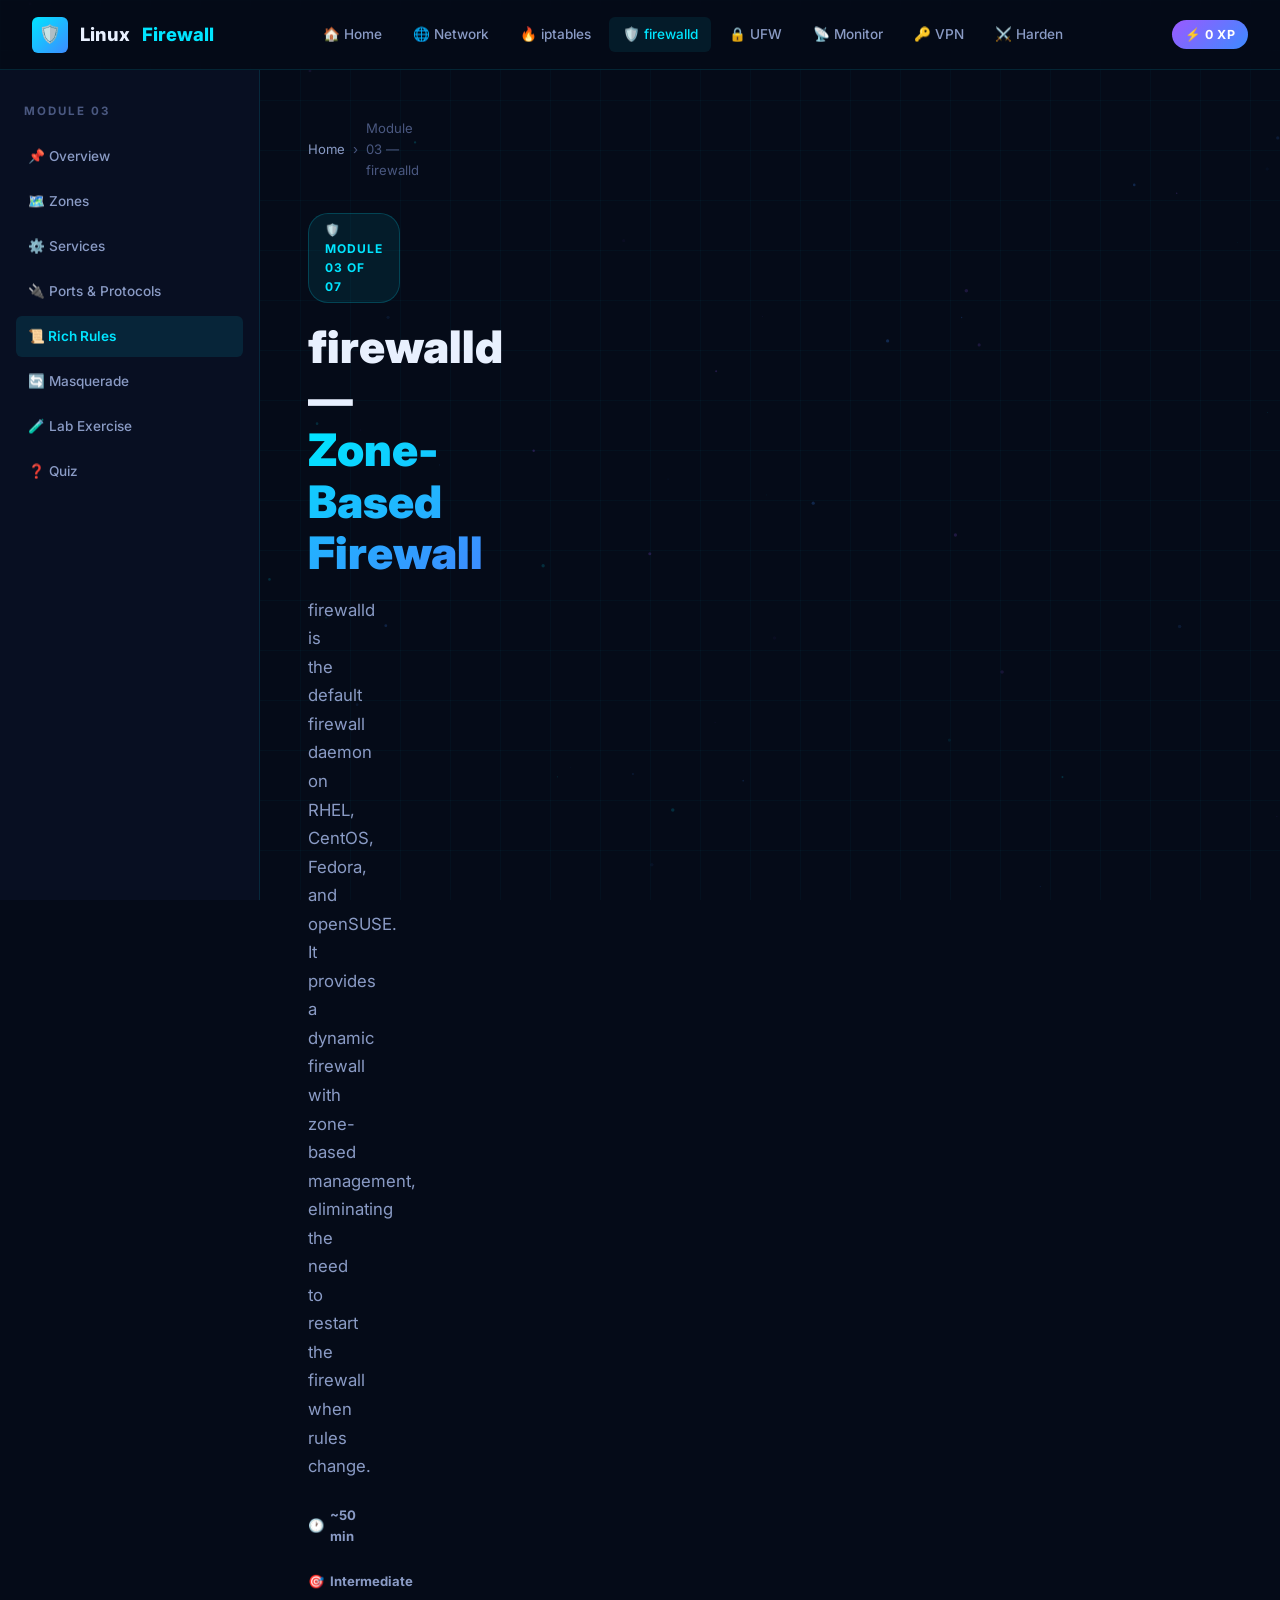
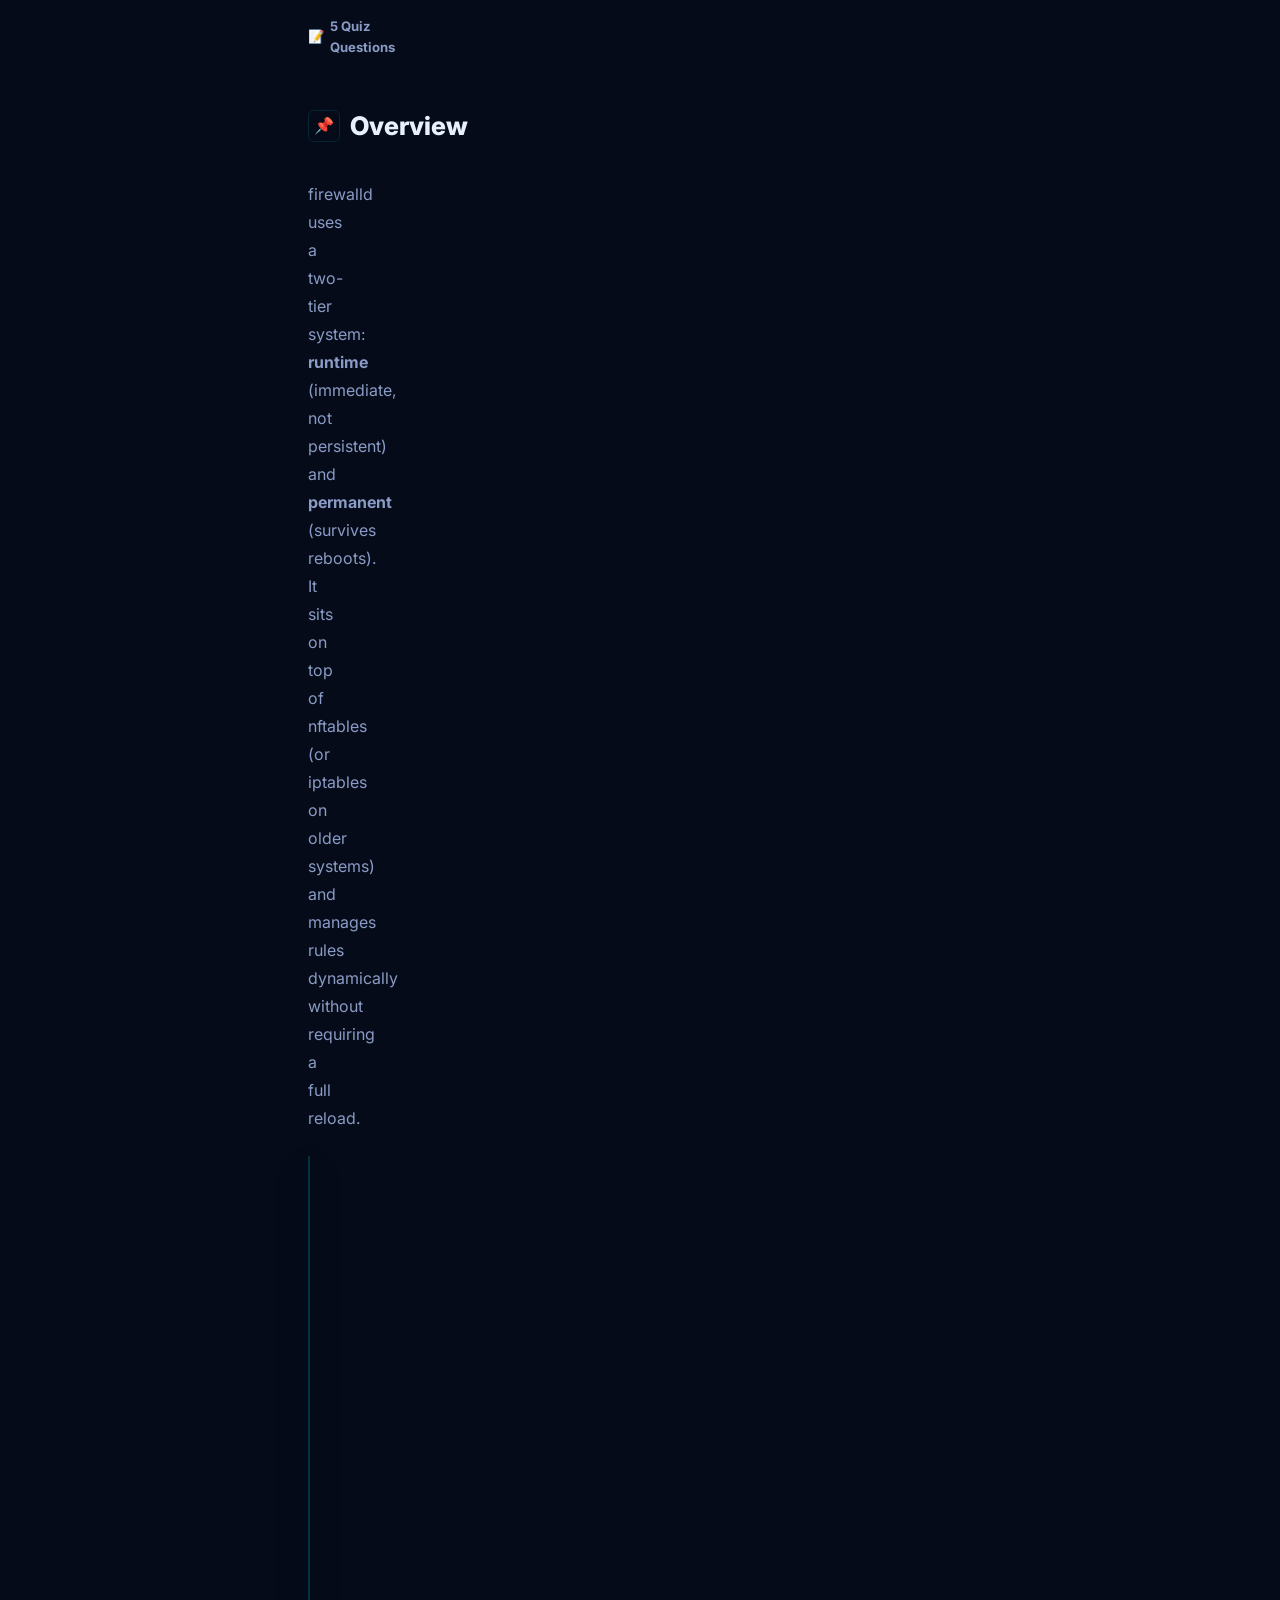
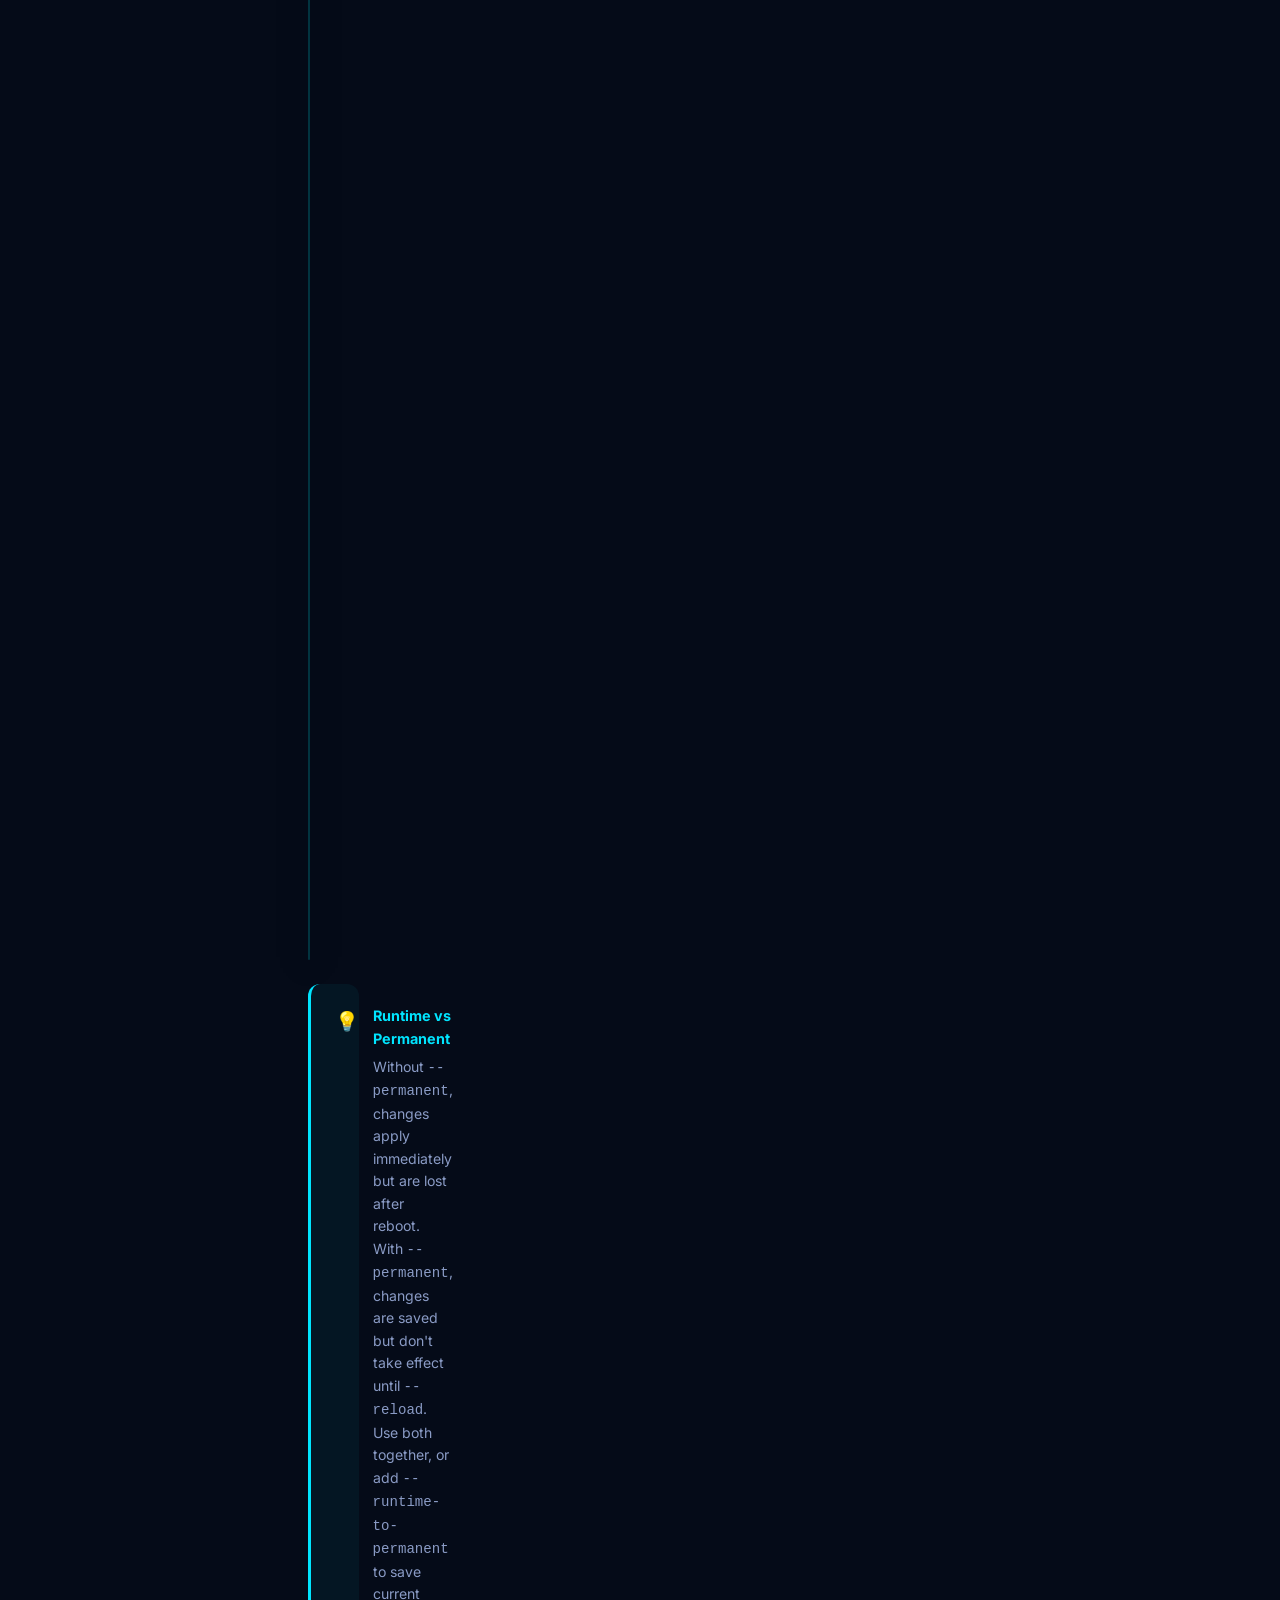
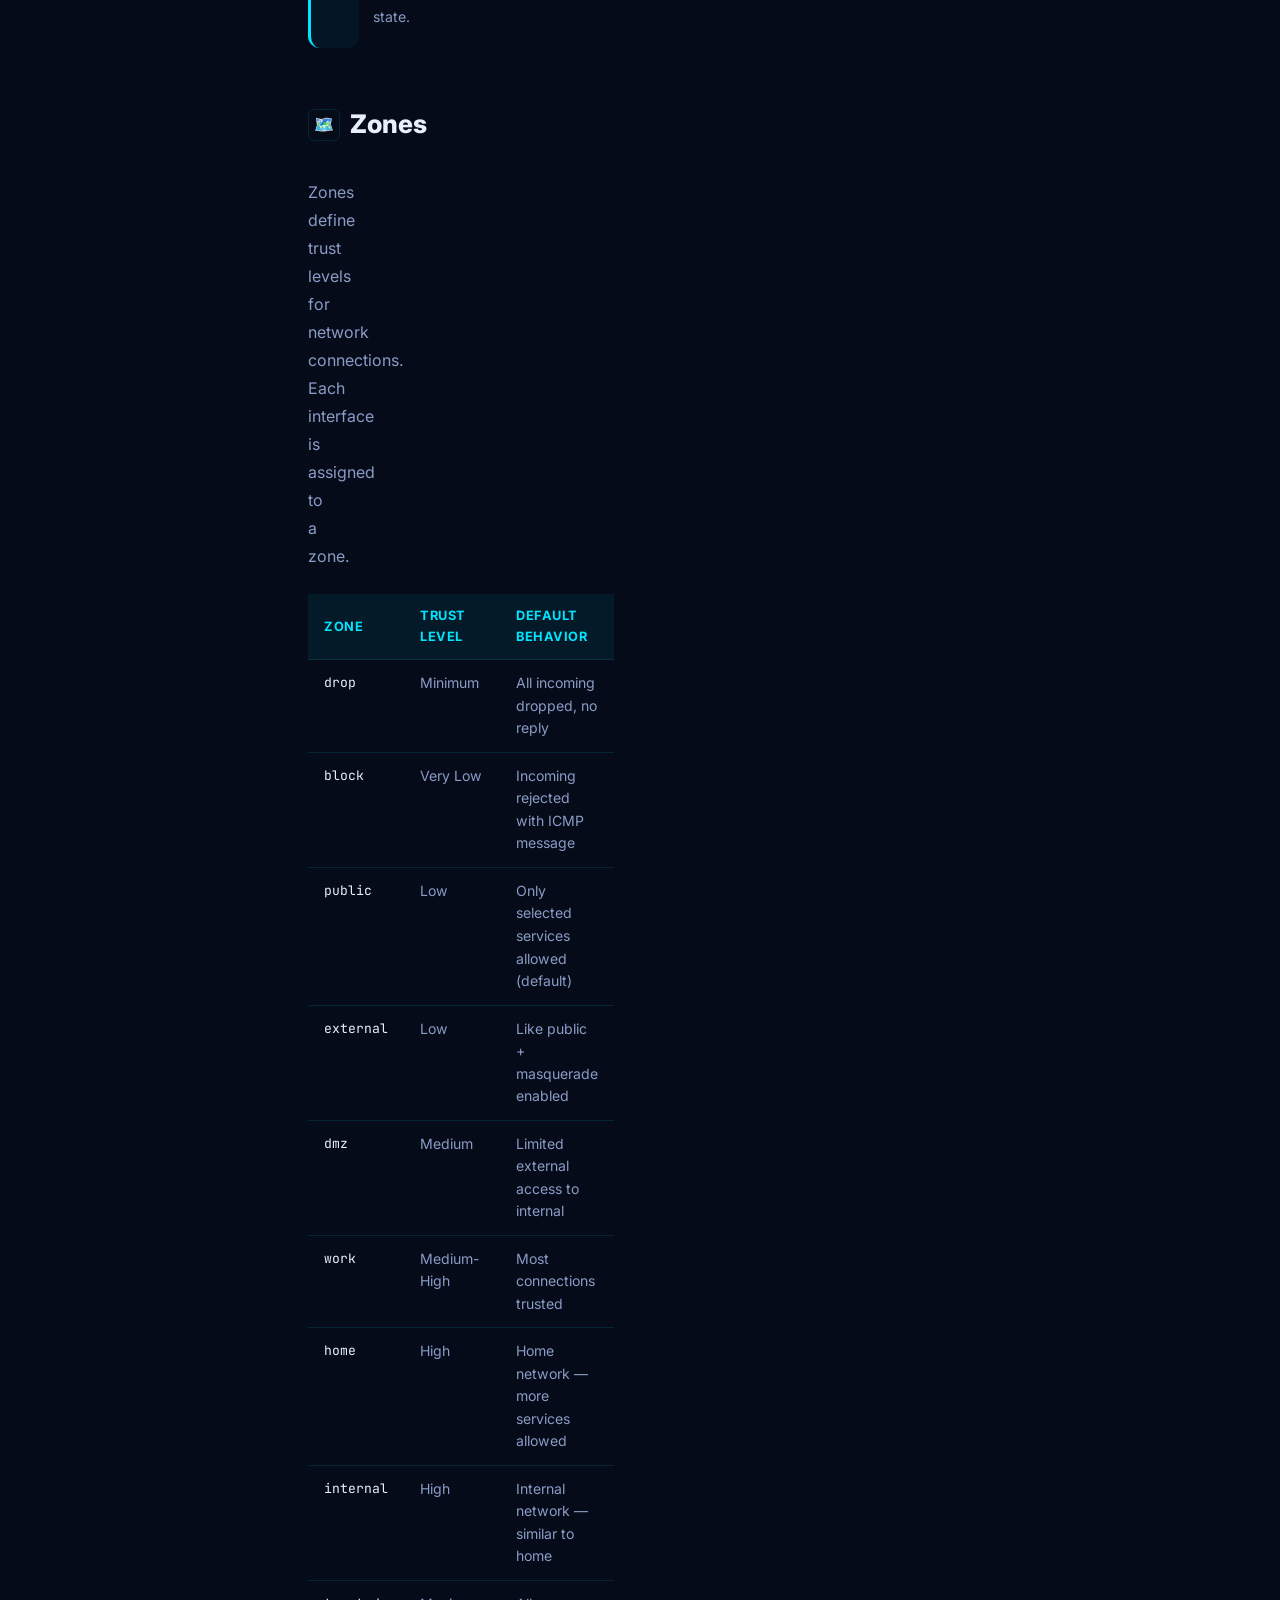
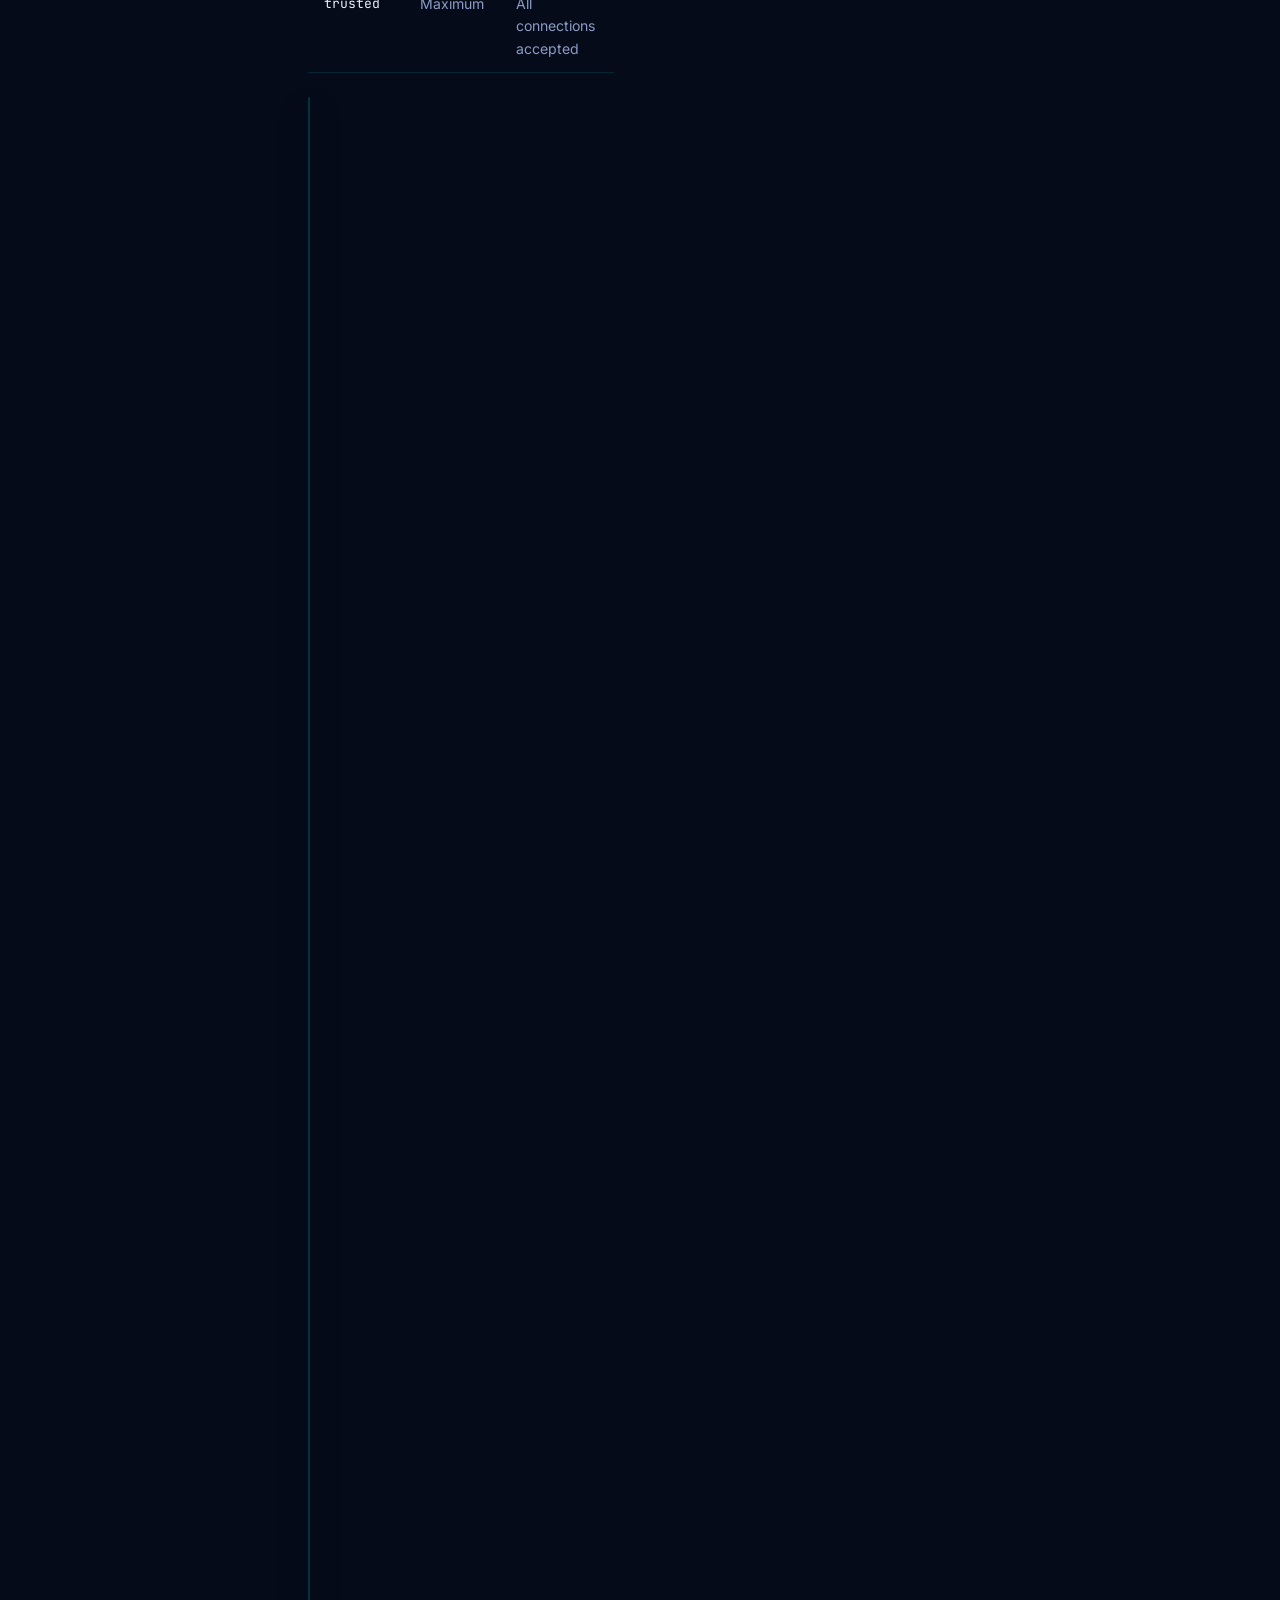
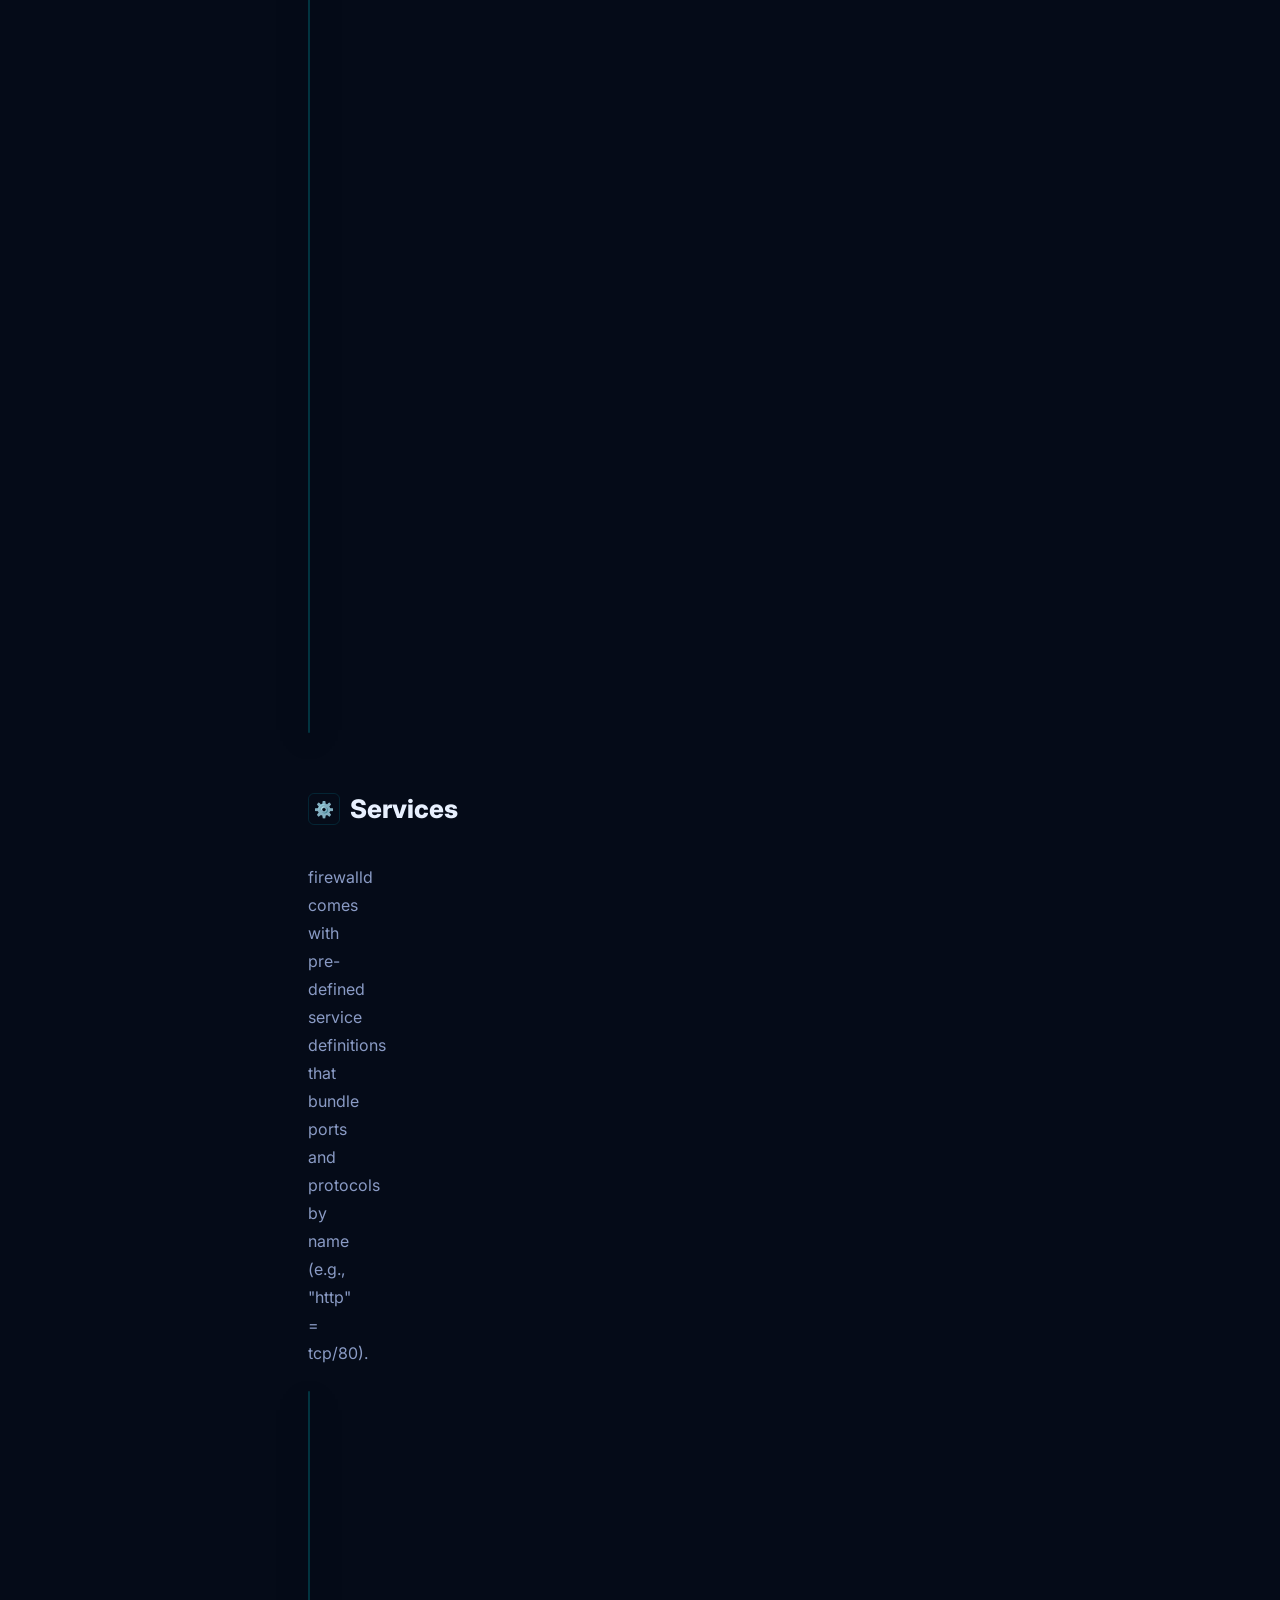
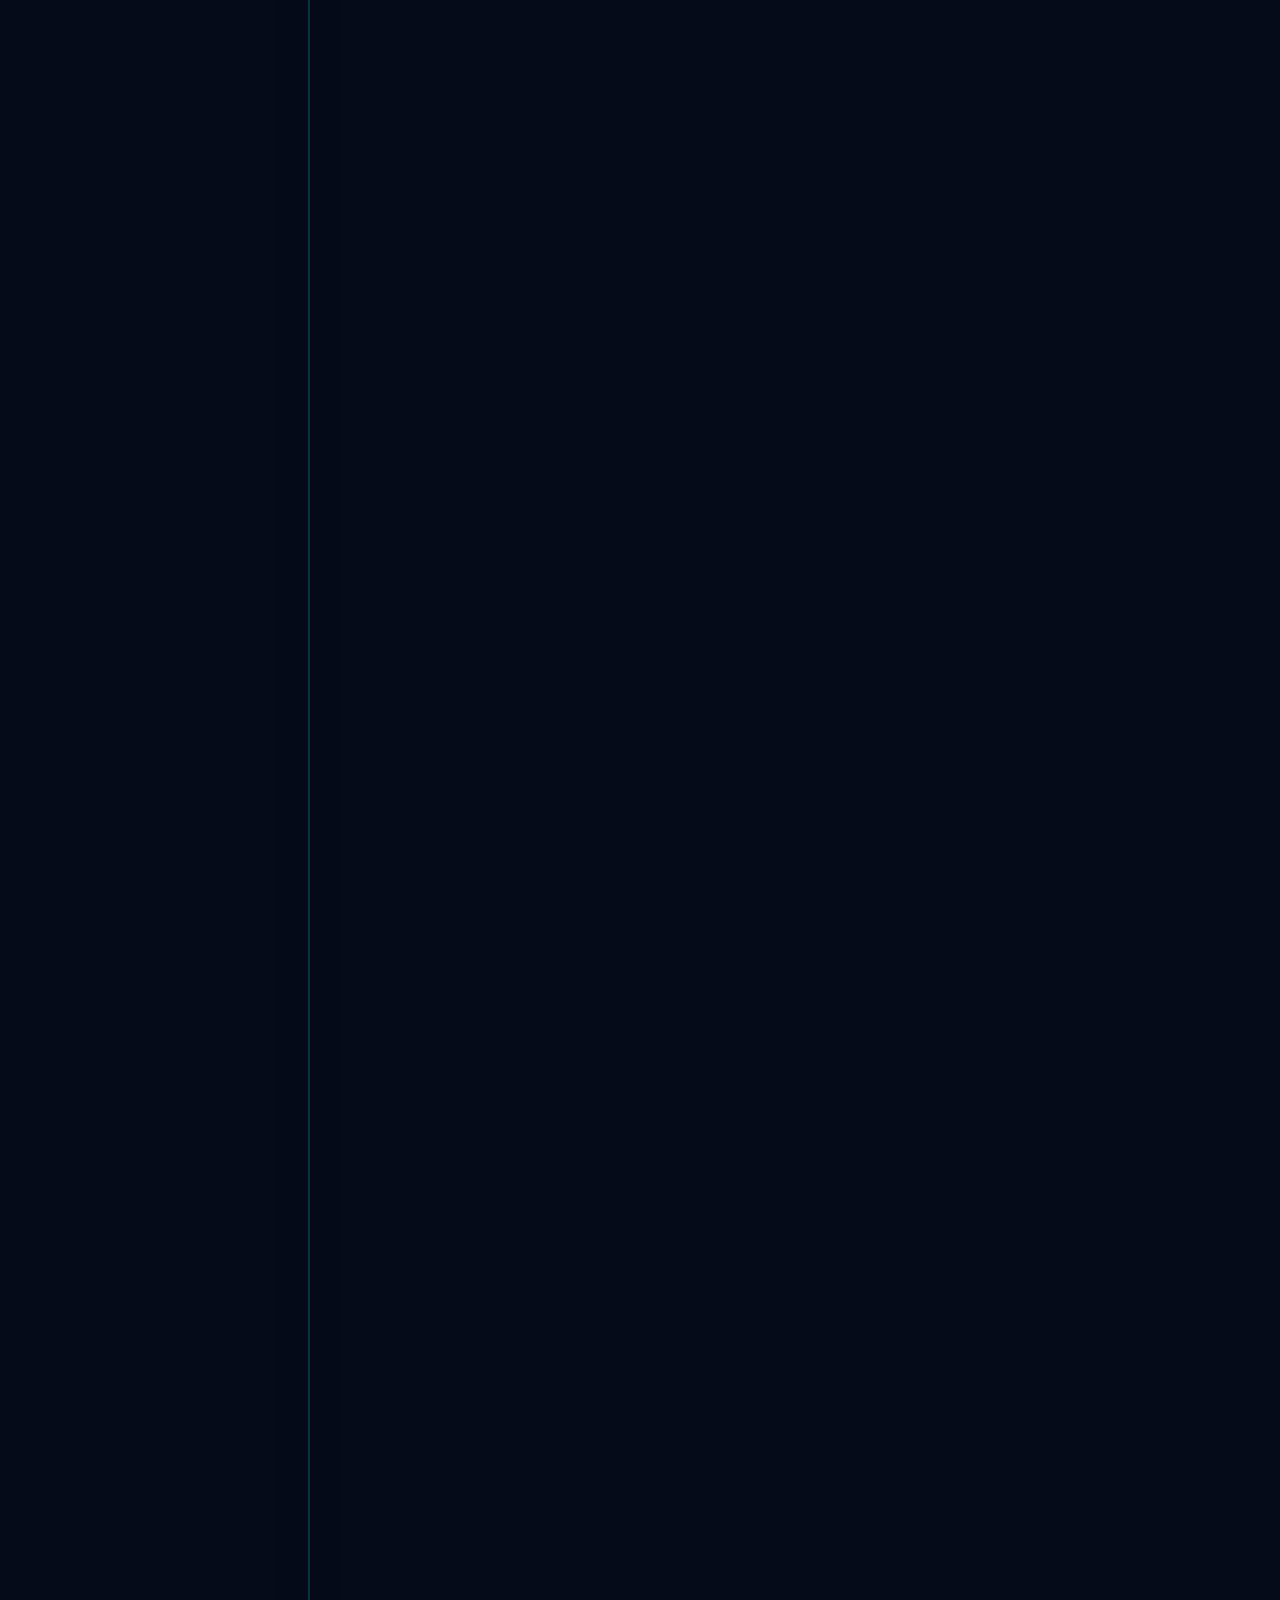
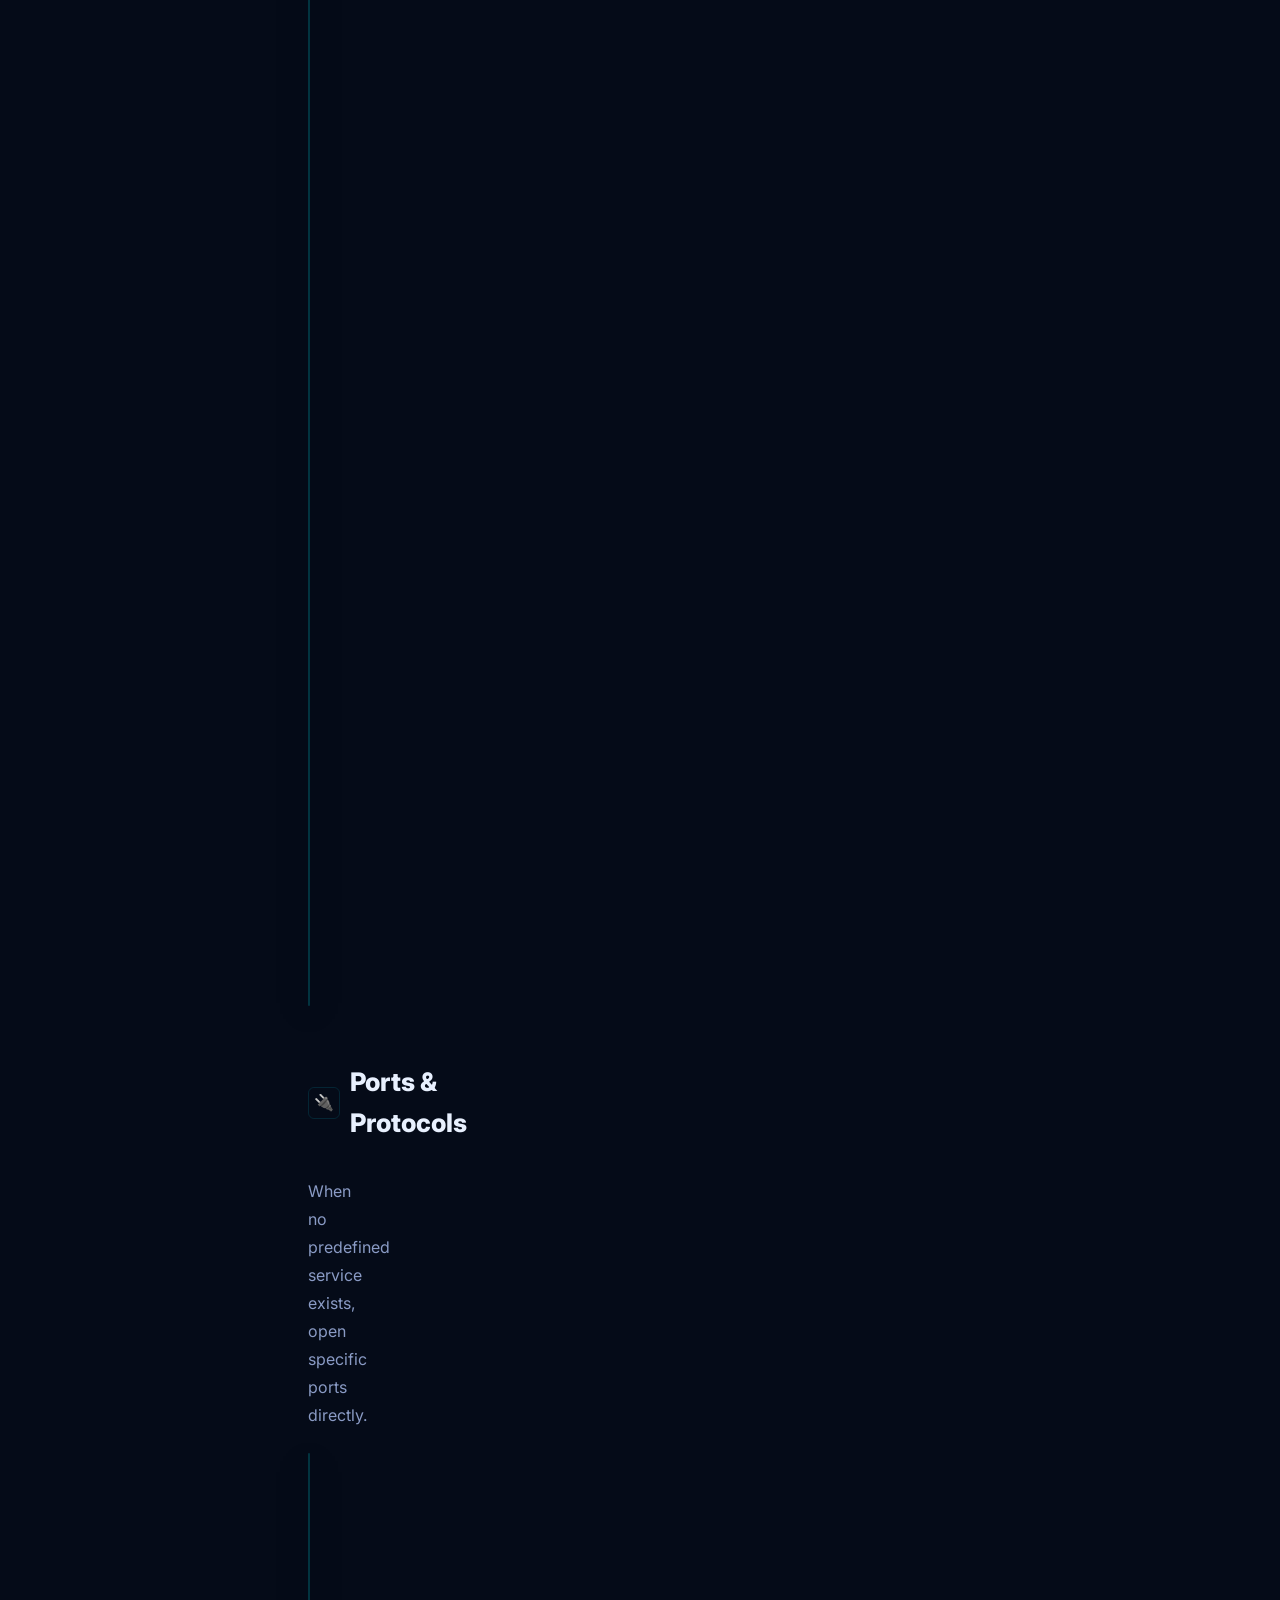
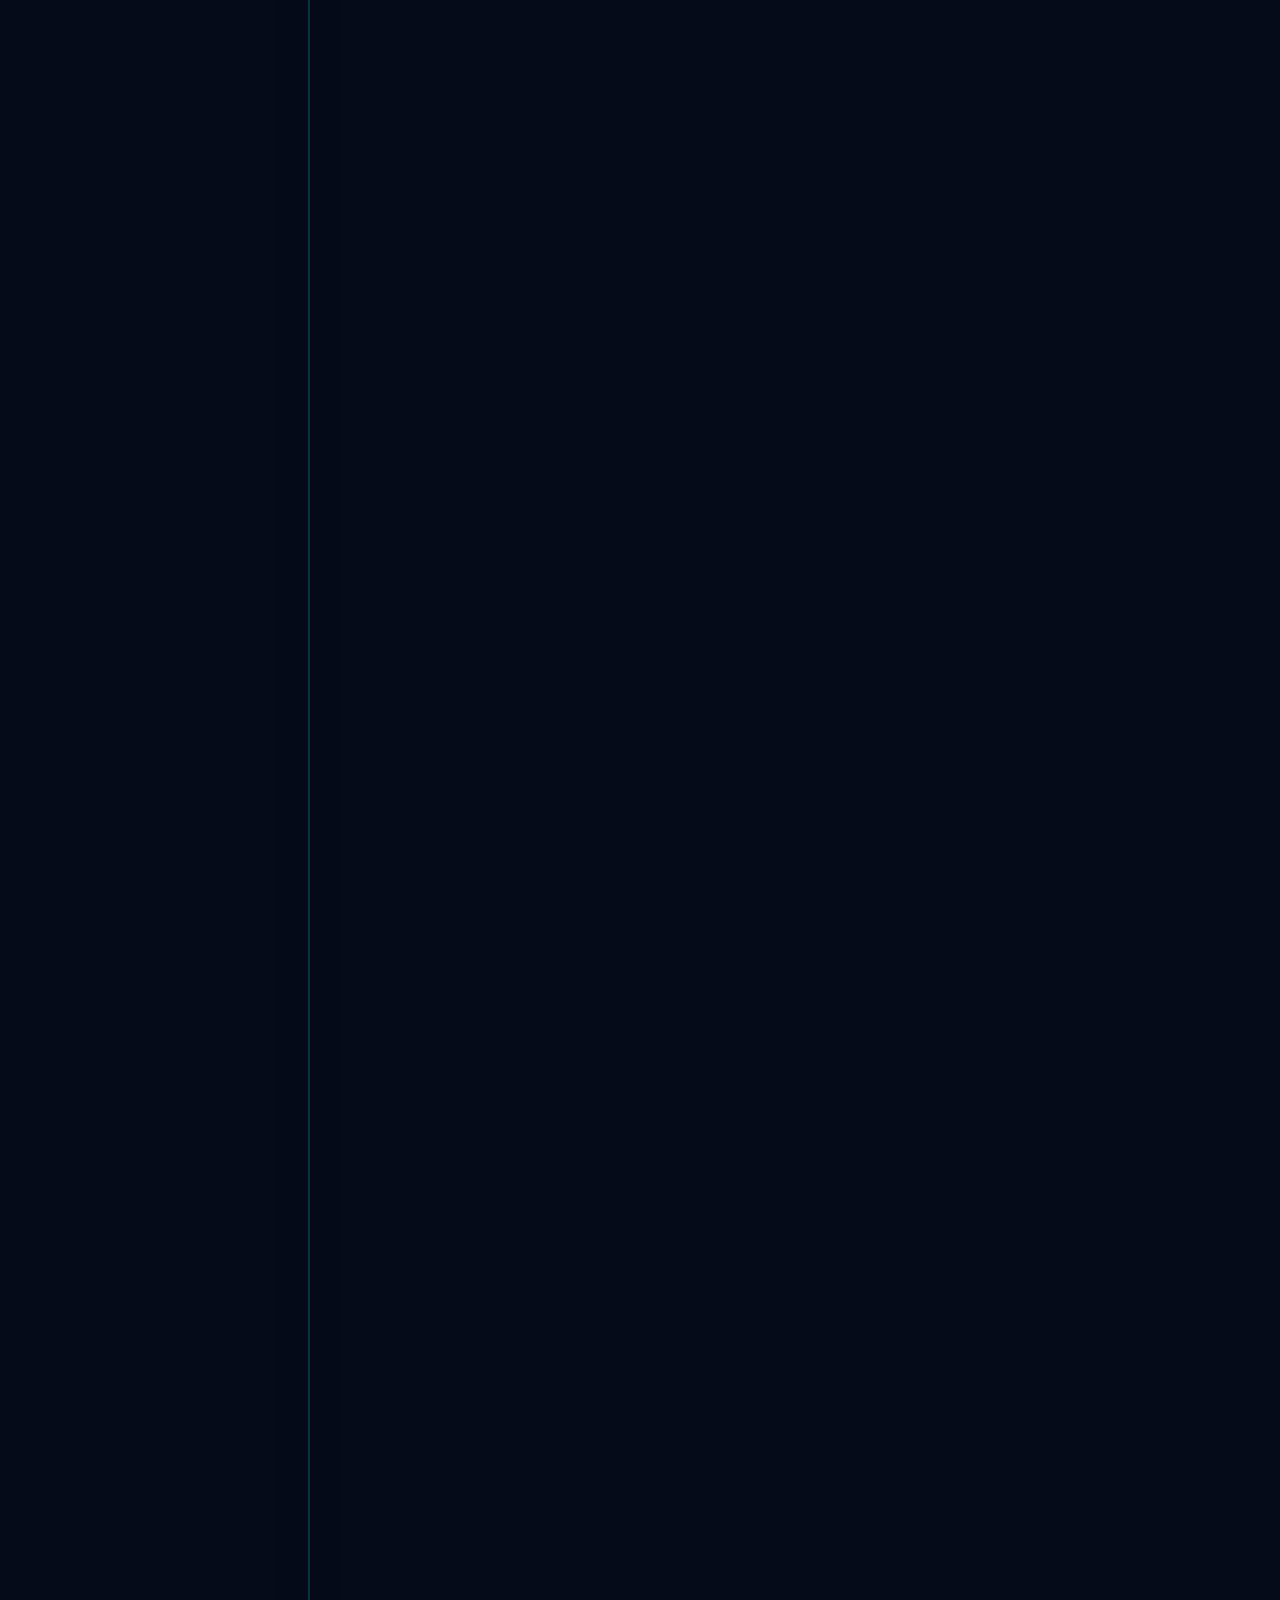
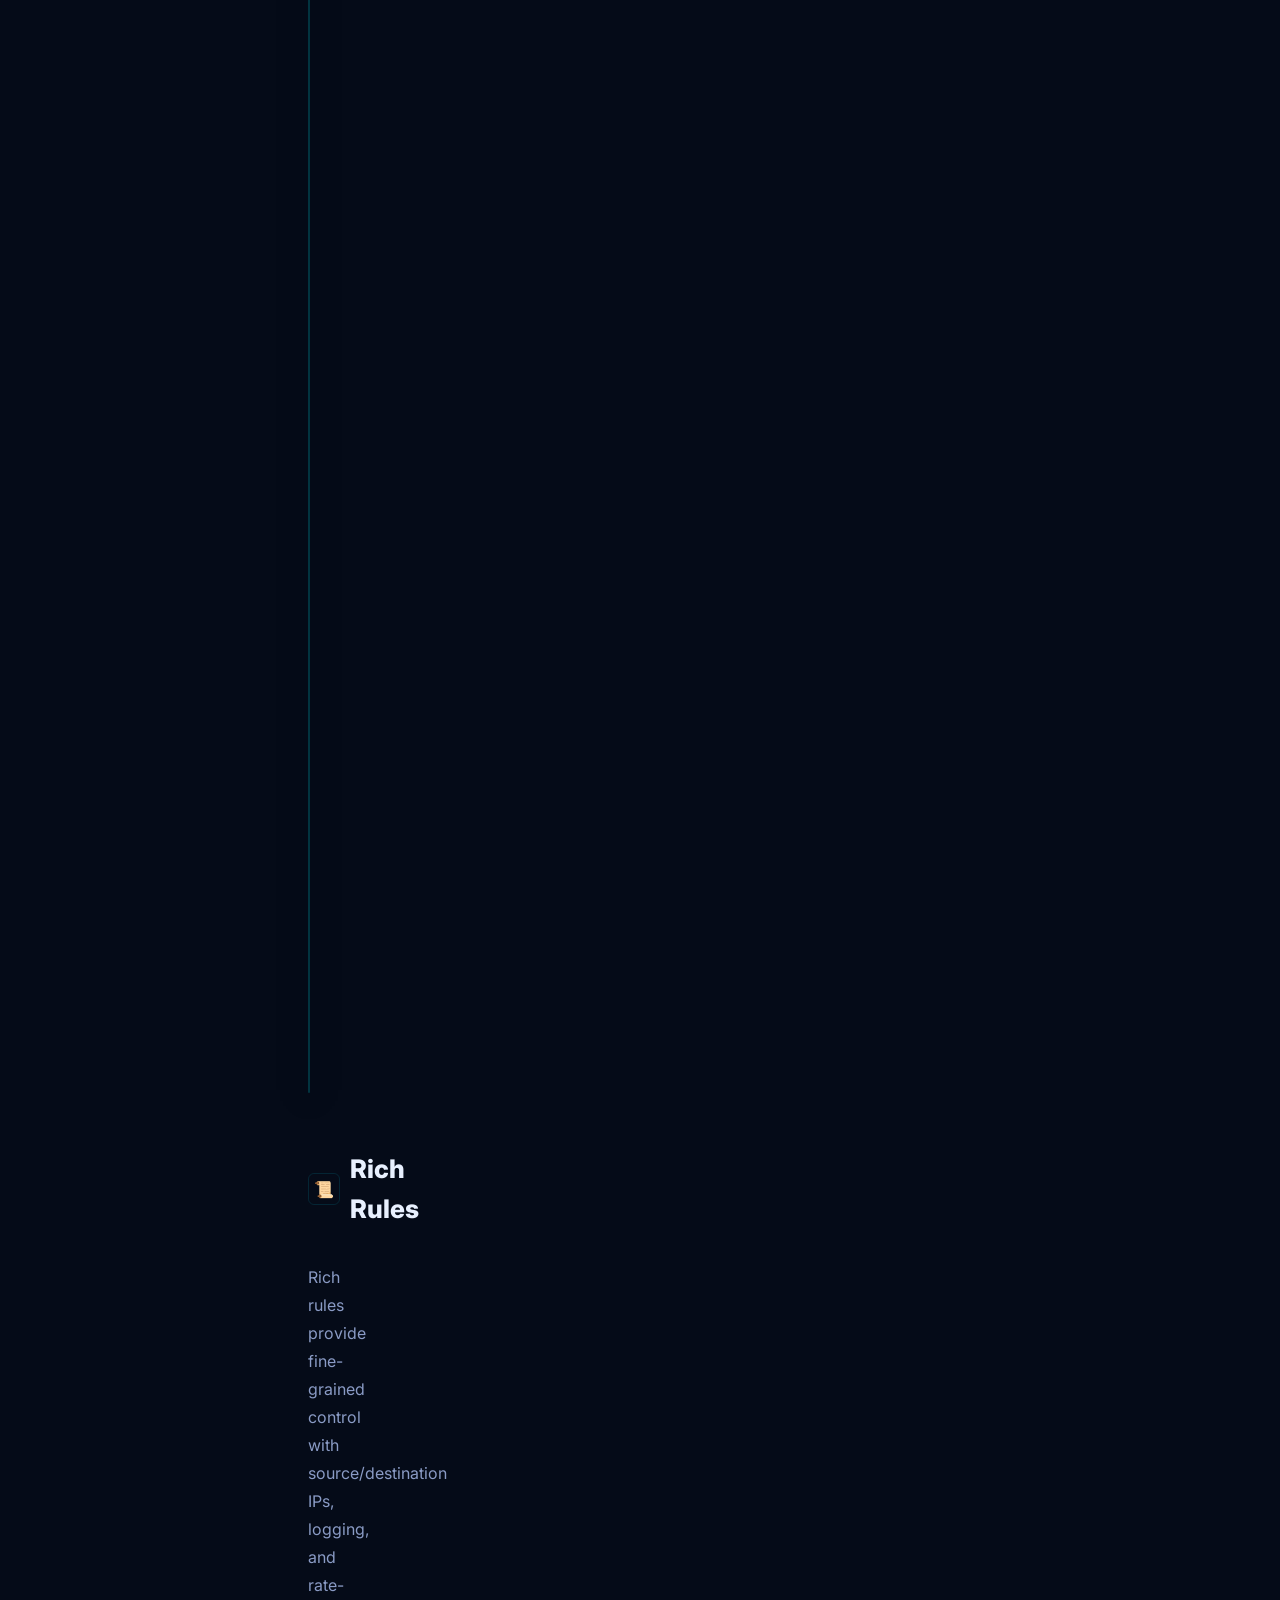
==== pages/firewalld.html @ 272c515b "Add files via upload" ====
<!DOCTYPE html>
<html lang="en">
<head>
  <meta charset="UTF-8" />
  <meta name="viewport" content="width=device-width, initial-scale=1.0" />
  <title>firewalld — LinuxFirewall</title>
  <meta name="description" content="Learn firewalld: zone-based firewall management on RHEL, CentOS, and Fedora with firewall-cmd." />
  <link rel="stylesheet" href="../styles/main.css" />
</head>
<body>
<canvas id="particle-canvas"></canvas>
<div class="wrapper">

  <nav>
    <a href="../index.html" class="nav-logo"><div class="nav-logo-icon">🛡️</div>Linux<span>Firewall</span></a>
    <ul class="nav-links">
      <li><a href="../index.html">🏠 Home</a></li>
      <li><a href="network-config.html">🌐 Network</a></li>
      <li><a href="iptables.html">🔥 iptables</a></li>
      <li><a href="firewalld.html" class="active">🛡️ firewalld</a></li>
      <li><a href="ufw.html">🔒 UFW</a></li>
      <li><a href="monitoring.html">📡 Monitor</a></li>
      <li><a href="vpn.html">🔑 VPN</a></li>
      <li><a href="hardening.html">⚔️ Harden</a></li>
    </ul>
    <div class="nav-progress"><span class="xp-badge">⚡ 0 XP</span></div>
    <div class="hamburger"><span></span><span></span><span></span></div>
  </nav>

  <div class="lesson-layout">
    <aside class="lesson-sidebar">
      <div class="sidebar-title">Module 03</div>
      <ul class="sidebar-nav">
        <li><a href="#overview" class="active">📌 Overview</a></li>
        <li><a href="#zones">🗺️ Zones</a></li>
        <li><a href="#services">⚙️ Services</a></li>
        <li><a href="#ports">🔌 Ports & Protocols</a></li>
        <li><a href="#rich-rules">📜 Rich Rules</a></li>
        <li><a href="#masquerade">🔄 Masquerade</a></li>
        <li><a href="#lab">🧪 Lab Exercise</a></li>
        <li><a href="#quiz">❓ Quiz</a></li>
      </ul>
    </aside>

    <main class="lesson-main">
      <div class="lesson-breadcrumb">
        <a href="../index.html">Home</a><span class="sep">›</span><span>Module 03 — firewalld</span>
      </div>

      <header class="lesson-header">
        <div class="lesson-module-badge">🛡️ Module 03 of 07</div>
        <h1 class="lesson-title">firewalld — <span>Zone-Based Firewall</span></h1>
        <p class="lesson-intro">firewalld is the default firewall daemon on RHEL, CentOS, Fedora, and openSUSE. It provides a dynamic firewall with zone-based management, eliminating the need to restart the firewall when rules change.</p>
        <div class="lesson-meta-row">
          <span class="meta-item">🕐 <strong>~50 min</strong></span>
          <span class="meta-item">🎯 <strong>Intermediate</strong></span>
          <span class="meta-item">📝 <strong>5 Quiz Questions</strong></span>
        </div>
      </header>

      <!-- OVERVIEW -->
      <section class="content-section" data-section="overview" id="overview">
        <h2 class="sect-title"><span class="sect-icon">📌</span> Overview</h2>
        <p class="body-text">firewalld uses a two-tier system: <strong>runtime</strong> (immediate, not persistent) and <strong>permanent</strong> (survives reboots). It sits on top of nftables (or iptables on older systems) and manages rules dynamically without requiring a full reload.</p>

        <div class="terminal">
          <div class="terminal-bar">
            <div class="terminal-dots"><span class="dot-r"></span><span class="dot-y"></span><span class="dot-g"></span></div>
            <span class="terminal-label">bash — firewalld management</span>
            <button class="terminal-copy">copy</button>
          </div>
          <div class="terminal-body">
<span class="comment"># Start and enable firewalld</span>
<span class="prompt">$ </span><span class="cmd">sudo systemctl</span> start firewalld
<span class="prompt">$ </span><span class="cmd">sudo systemctl</span> enable firewalld
<br>
<span class="comment"># Check status</span>
<span class="prompt">$ </span><span class="cmd">sudo firewall-cmd</span> --state
<span class="success-out">running</span>
<br>
<span class="comment"># Reload after permanent changes</span>
<span class="prompt">$ </span><span class="cmd">sudo firewall-cmd</span> --reload
<br>
<span class="comment"># Get all information</span>
<span class="prompt">$ </span><span class="cmd">sudo firewall-cmd</span> --list-all
          </div>
        </div>

        <div class="info-box tip">
          <div class="info-box-icon">💡</div>
          <div class="info-box-body">
            <div class="info-box-title">Runtime vs Permanent</div>
            <div class="info-box-text">Without <code>--permanent</code>, changes apply immediately but are lost after reboot. With <code>--permanent</code>, changes are saved but don't take effect until <code>--reload</code>. Use both together, or add <code>--runtime-to-permanent</code> to save current state.</div>
          </div>
        </div>
      </section>

      <!-- ZONES -->
      <section class="content-section" data-section="zones" id="zones">
        <h2 class="sect-title"><span class="sect-icon">🗺️</span> Zones</h2>
        <p class="body-text">Zones define trust levels for network connections. Each interface is assigned to a zone.</p>

        <table class="data-table">
          <thead><tr><th>Zone</th><th>Trust Level</th><th>Default Behavior</th></tr></thead>
          <tbody>
            <tr><td>drop</td><td>Minimum</td><td>All incoming dropped, no reply</td></tr>
            <tr><td>block</td><td>Very Low</td><td>Incoming rejected with ICMP message</td></tr>
            <tr><td>public</td><td>Low</td><td>Only selected services allowed (default)</td></tr>
            <tr><td>external</td><td>Low</td><td>Like public + masquerade enabled</td></tr>
            <tr><td>dmz</td><td>Medium</td><td>Limited external access to internal</td></tr>
            <tr><td>work</td><td>Medium-High</td><td>Most connections trusted</td></tr>
            <tr><td>home</td><td>High</td><td>Home network — more services allowed</td></tr>
            <tr><td>internal</td><td>High</td><td>Internal network — similar to home</td></tr>
            <tr><td>trusted</td><td>Maximum</td><td>All connections accepted</td></tr>
          </tbody>
        </table>

        <div class="terminal">
          <div class="terminal-bar">
            <div class="terminal-dots"><span class="dot-r"></span><span class="dot-y"></span><span class="dot-g"></span></div>
            <span class="terminal-label">bash — zone management</span>
            <button class="terminal-copy">copy</button>
          </div>
          <div class="terminal-body">
<span class="comment"># List all zones</span>
<span class="prompt">$ </span><span class="cmd">sudo firewall-cmd</span> --get-zones
<span class="output">block dmz drop external home internal public trusted work</span>
<br>
<span class="comment"># Get default zone</span>
<span class="prompt">$ </span><span class="cmd">sudo firewall-cmd</span> --get-default-zone
<span class="output">public</span>
<br>
<span class="comment"># Set default zone</span>
<span class="prompt">$ </span><span class="cmd">sudo firewall-cmd</span> --set-default-zone=home
<br>
<span class="comment"># Assign interface to zone</span>
<span class="prompt">$ </span><span class="cmd">sudo firewall-cmd</span> --zone=public --add-interface=ens3 --permanent
<br>
<span class="comment"># List zone details</span>
<span class="prompt">$ </span><span class="cmd">sudo firewall-cmd</span> --zone=public --list-all
          </div>
        </div>
      </section>

      <!-- SERVICES -->
      <section class="content-section" data-section="services" id="services">
        <h2 class="sect-title"><span class="sect-icon">⚙️</span> Services</h2>
        <p class="body-text">firewalld comes with pre-defined service definitions that bundle ports and protocols by name (e.g., "http" = tcp/80).</p>

        <div class="terminal">
          <div class="terminal-bar">
            <div class="terminal-dots"><span class="dot-r"></span><span class="dot-y"></span><span class="dot-g"></span></div>
            <span class="terminal-label">bash — service management</span>
            <button class="terminal-copy">copy</button>
          </div>
          <div class="terminal-body">
<span class="comment"># List available services</span>
<span class="prompt">$ </span><span class="cmd">sudo firewall-cmd</span> --get-services
<br>
<span class="comment"># List services in current zone</span>
<span class="prompt">$ </span><span class="cmd">sudo firewall-cmd</span> --list-services
<span class="output">dhcpv6-client ssh</span>
<br>
<span class="comment"># Allow HTTP and HTTPS (permanent)</span>
<span class="prompt">$ </span><span class="cmd">sudo firewall-cmd</span> --zone=public --add-service=http --permanent
<span class="prompt">$ </span><span class="cmd">sudo firewall-cmd</span> --zone=public --add-service=https --permanent
<span class="prompt">$ </span><span class="cmd">sudo firewall-cmd</span> --reload
<br>
<span class="comment"># Remove a service</span>
<span class="prompt">$ </span><span class="cmd">sudo firewall-cmd</span> --zone=public --remove-service=ftp --permanent
<br>
<span class="comment"># Check if service is active</span>
<span class="prompt">$ </span><span class="cmd">sudo firewall-cmd</span> --zone=public --query-service=http
<span class="success-out">yes</span>
          </div>
        </div>
      </section>

      <!-- PORTS -->
      <section class="content-section" data-section="ports" id="ports">
        <h2 class="sect-title"><span class="sect-icon">🔌</span> Ports & Protocols</h2>
        <p class="body-text">When no predefined service exists, open specific ports directly.</p>

        <div class="terminal">
          <div class="terminal-bar">
            <div class="terminal-dots"><span class="dot-r"></span><span class="dot-y"></span><span class="dot-g"></span></div>
            <span class="terminal-label">bash — port management</span>
            <button class="terminal-copy">copy</button>
          </div>
          <div class="terminal-body">
<span class="comment"># Open port 8080/tcp</span>
<span class="prompt">$ </span><span class="cmd">sudo firewall-cmd</span> --zone=public --add-port=8080/tcp --permanent
<br>
<span class="comment"># Open a port range</span>
<span class="prompt">$ </span><span class="cmd">sudo firewall-cmd</span> --zone=public --add-port=6000-6100/udp --permanent
<br>
<span class="comment"># Remove a port</span>
<span class="prompt">$ </span><span class="cmd">sudo firewall-cmd</span> --zone=public --remove-port=8080/tcp --permanent
<br>
<span class="comment"># List all open ports</span>
<span class="prompt">$ </span><span class="cmd">sudo firewall-cmd</span> --zone=public --list-ports
<span class="output">8080/tcp 6000-6100/udp</span>
<br>
<span class="comment"># Allow ICMP type</span>
<span class="prompt">$ </span><span class="cmd">sudo firewall-cmd</span> --zone=public \
    --add-icmp-block-inversion
<span class="prompt">$ </span><span class="cmd">sudo firewall-cmd</span> --zone=public \
    --add-icmp-block=echo-request
          </div>
        </div>
      </section>

      <!-- RICH RULES -->
      <section class="content-section" data-section="rich-rules" id="rich-rules">
        <h2 class="sect-title"><span class="sect-icon">📜</span> Rich Rules</h2>
        <p class="body-text">Rich rules provide fine-grained control with source/destination IPs, logging, and rate-limiting — beyond simple service/port rules.</p>

        <div class="terminal">
          <div class="terminal-bar">
            <div class="terminal-dots"><span class="dot-r"></span><span class="dot-y"></span><span class="dot-g"></span></div>
            <span class="terminal-label">bash — rich rules</span>
            <button class="terminal-copy">copy</button>
          </div>
          <div class="terminal-body">
<span class="comment"># Allow SSH only from specific IP</span>
<span class="prompt">$ </span><span class="cmd">sudo firewall-cmd</span> --zone=public \
    --add-rich-rule='rule family=ipv4 source address="203.0.113.10" service name="ssh" accept' \
    --permanent
<br>
<span class="comment"># Block a specific IP address</span>
<span class="prompt">$ </span><span class="cmd">sudo firewall-cmd</span> --zone=public \
    --add-rich-rule='rule family=ipv4 source address="198.51.100.0/24" reject' \
    --permanent
<br>
<span class="comment"># Rate-limit SSH connections with logging</span>
<span class="prompt">$ </span><span class="cmd">sudo firewall-cmd</span> --zone=public \
    --add-rich-rule='rule service name="ssh" log prefix="SSH_ATTEMPT " level="info" limit value="3/m" accept' \
    --permanent
<br>
<span class="comment"># Port forwarding: 8080 → 80</span>
<span class="prompt">$ </span><span class="cmd">sudo firewall-cmd</span> --zone=public \
    --add-rich-rule='rule family="ipv4" forward-port port="8080" protocol="tcp" to-port="80"' \
    --permanent
<br>
<span class="comment"># List rich rules</span>
<span class="prompt">$ </span><span class="cmd">sudo firewall-cmd</span> --zone=public --list-rich-rules
          </div>
        </div>
      </section>

      <!-- MASQUERADE -->
      <section class="content-section" data-section="masquerade" id="masquerade">
        <h2 class="sect-title"><span class="sect-icon">🔄</span> Masquerade & Port Forwarding</h2>

        <div class="terminal">
          <div class="terminal-bar">
            <div class="terminal-dots"><span class="dot-r"></span><span class="dot-y"></span><span class="dot-g"></span></div>
            <span class="terminal-label">bash — NAT & forwarding</span>
            <button class="terminal-copy">copy</button>
          </div>
          <div class="terminal-body">
<span class="comment"># Enable masquerading (NAT) on external zone</span>
<span class="prompt">$ </span><span class="cmd">sudo firewall-cmd</span> --zone=external --add-masquerade --permanent
<span class="prompt">$ </span><span class="cmd">sudo firewall-cmd</span> --zone=external --query-masquerade
<span class="success-out">yes</span>
<br>
<span class="comment"># Port forwarding: redirect port 80 to 192.168.1.10:80</span>
<span class="prompt">$ </span><span class="cmd">sudo firewall-cmd</span> --zone=public \
    --add-forward-port=port=80:proto=tcp:toaddr=192.168.1.10 \
    --permanent
<br>
<span class="comment"># Enable IP masquerade for internal → external</span>
<span class="prompt">$ </span><span class="cmd">sudo firewall-cmd</span> --permanent --direct \
    --add-rule ipv4 nat POSTROUTING 0 \
    -o ens3 -j MASQUERADE
          </div>
        </div>
      </section>

      <!-- LAB -->
      <section class="content-section" data-section="lab" id="lab">
        <h2 class="sect-title"><span class="sect-icon">🧪</span> Lab Exercise</h2>
        <div class="lab-box">
          <div class="lab-header">
            <div class="lab-icon">🧪</div>
            <div>
              <div class="lab-title">Lab 03 — Configure firewalld for a Web Server</div>
              <div class="lab-subtitle">Estimated time: 15 minutes · RHEL/CentOS/Fedora</div>
            </div>
          </div>
          <div class="lab-steps">
            <div class="lab-step"><div class="lab-step-num">1</div><div class="lab-step-body"><div class="lab-step-title">Start and verify firewalld</div><div class="lab-step-text">Run <code>systemctl start firewalld</code> and <code>firewall-cmd --state</code>.</div></div></div>
            <div class="lab-step"><div class="lab-step-num">2</div><div class="lab-step-body"><div class="lab-step-title">Set default zone to public</div><div class="lab-step-text">Use <code>firewall-cmd --set-default-zone=public</code>.</div></div></div>
            <div class="lab-step"><div class="lab-step-num">3</div><div class="lab-step-body"><div class="lab-step-title">Allow HTTP, HTTPS, and SSH</div><div class="lab-step-text">Add http, https, and ssh services to the public zone permanently.</div></div></div>
            <div class="lab-step"><div class="lab-step-num">4</div><div class="lab-step-body"><div class="lab-step-title">Block a test IP with a rich rule</div><div class="lab-step-text">Add a rich rule to reject connections from <code>192.168.100.0/24</code>.</div></div></div>
            <div class="lab-step"><div class="lab-step-num">5</div><div class="lab-step-body"><div class="lab-step-title">Reload and verify</div><div class="lab-step-text">Run <code>firewall-cmd --reload</code> and <code>firewall-cmd --list-all</code> to confirm all rules.</div></div></div>
          </div>
        </div>
      </section>

      <!-- QUIZ -->
      <section class="content-section" data-section="quiz" id="quiz">
        <h2 class="sect-title"><span class="sect-icon">❓</span> Knowledge Check</h2>
        <div class="completion-banner">
          <div class="completion-banner-icon">🎉</div>
          <div class="completion-banner-text"><strong>Module Complete!</strong> You scored 80%+ and earned +150 XP!</div>
        </div>
        <div class="quiz-box">
          <div class="quiz-header">
            <div class="quiz-icon">🧠</div>
            <div><div class="quiz-title">firewalld Quiz</div><div class="quiz-subtitle">5 questions · +20 XP per correct answer</div></div>
          </div>
          <div class="quiz-progress-wrap">
            <span>Question <span class="q-current">1</span> of <span class="q-total">5</span></span>
            <span class="q-score">Score: 0</span>
          </div>
          <div class="quiz-progress-bar"><div class="quiz-progress-fill" style="width:0%"></div></div>
          <div class="quiz-question-wrap">
            <p class="question-text"></p>
            <ul class="options-list"></ul>
            <div class="quiz-explanation"></div>
            <div class="quiz-actions"><button class="btn btn-ghost" id="quiz-next" disabled>Next →</button></div>
          </div>
          <div class="quiz-result">
            <div class="quiz-score-circle" style="--pct:0%"><div class="quiz-score-text">0%</div></div>
            <div class="quiz-result-title"></div>
            <div class="quiz-result-sub"></div>
            <button class="btn btn-secondary" id="quiz-restart">🔄 Try Again</button>
          </div>
        </div>
      </section>

      <div class="lesson-nav">
        <a href="iptables.html" class="lesson-nav-btn"><span class="nav-icon">←</span><div><span class="nav-dir">Previous</span><span class="nav-label">iptables & nftables</span></div></a>
        <a href="ufw.html" class="lesson-nav-btn next"><span class="nav-icon">→</span><div><span class="nav-dir">Next Module</span><span class="nav-label">UFW</span></div></a>
      </div>
    </main>
  </div>

  <footer><div class="footer-logo">🛡️ Linux<span>Firewall</span></div><p class="footer-text">Linux System Administration · PBL Project · 2026</p></footer>
</div>
<script>
const quizModuleId = 'firewalld';
const quizData = [
  {
    question: "What is the default zone in firewalld?",
    options: ["home", "trusted", "public", "work"],
    correct: 2,
    explanation: "The default zone in firewalld is 'public'. This is the zone assigned to interfaces that don't have a specific zone configured."
  },
  {
    question: "What does 'firewall-cmd --permanent' do?",
    options: [
      "Applies the rule immediately and makes it permanent",
      "Saves the rule to persistent storage but does NOT apply it immediately",
      "Permanently deletes all rules",
      "Disables the firewall permanently"
    ],
    correct: 1,
    explanation: "--permanent saves the rule to disk (survives reboots) but the change only takes effect after 'firewall-cmd --reload'. Without --permanent, changes are runtime-only."
  },
  {
    question: "Which firewalld zone drops ALL incoming connections without any ICMP reply?",
    options: ["block", "drop", "external", "dmz"],
    correct: 1,
    explanation: "The 'drop' zone silently drops all incoming connections without any response. The 'block' zone is similar but sends an ICMP rejection message back."
  },
  {
    question: "How do you allow port 3306/tcp (MySQL) in the public zone permanently?",
    options: [
      "firewall-cmd --zone=public --open=3306/tcp --permanent",
      "firewall-cmd --zone=public --add-port=3306/tcp --permanent",
      "firewall-cmd --allow=3306/tcp --permanent",
      "iptables -A INPUT -p tcp --dport 3306 -j ACCEPT"
    ],
    correct: 1,
    explanation: "The correct syntax is '--add-port=3306/tcp'. Combined with --permanent and a subsequent --reload, this opens port 3306 persistently."
  },
  {
    question: "Rich rules in firewalld allow you to:",
    options: [
      "Only open and close services",
      "Only manage zones",
      "Apply rules based on source/destination IP, with logging and rate limiting",
      "Configure VPN tunnels"
    ],
    correct: 2,
    explanation: "Rich rules extend firewalld's capabilities with fine-grained matching: specific source/destination IPs, logging with prefixes, rate limiting, and port forwarding beyond what simple service rules provide."
  }
];
</script>
<script src="../scripts/app.js"></script>
</body>
</html>
---- styles/main.css ----
/* ============================================================
   LINUX NETWORKING & FIREWALL STUDY PORTAL — DESIGN SYSTEM
   ============================================================ */

@import url('https://fonts.googleapis.com/css2?family=Inter:wght@300;400;500;600;700;800;900&family=JetBrains+Mono:wght@400;500;600&display=swap');

/* ── CSS Variables ── */
:root {
  --bg-primary:    #050b18;
  --bg-secondary:  #080f22;
  --bg-card:       rgba(255,255,255,0.04);
  --bg-card-hover: rgba(255,255,255,0.08);
  --glass:         rgba(10,20,50,0.6);

  --cyan:   #00e5ff;
  --blue:   #3d8bff;
  --purple: #9b59ff;
  --green:  #00ffa3;
  --orange: #ff9f43;
  --red:    #ff5757;
  --yellow: #ffd32a;

  --text-primary:   #e8f0fe;
  --text-secondary: #8a9bc5;
  --text-muted:     #4a5880;

  --border:        rgba(0,229,255,0.12);
  --border-hover:  rgba(0,229,255,0.35);
  --glow-cyan:     0 0 20px rgba(0,229,255,0.25), 0 0 60px rgba(0,229,255,0.1);
  --glow-blue:     0 0 20px rgba(61,139,255,0.3);
  --glow-purple:   0 0 20px rgba(155,89,255,0.3);

  --radius-sm:  6px;
  --radius-md:  12px;
  --radius-lg:  20px;
  --radius-xl:  32px;

  --transition: all 0.3s cubic-bezier(0.4, 0, 0.2, 1);
  --font-main:  'Inter', sans-serif;
  --font-mono:  'JetBrains Mono', monospace;
}

/* ── Reset ── */
*, *::before, *::after { box-sizing: border-box; margin: 0; padding: 0; }

html { scroll-behavior: smooth; }

body {
  font-family: var(--font-main);
  background: var(--bg-primary);
  color: var(--text-primary);
  min-height: 100vh;
  overflow-x: hidden;
  line-height: 1.6;
}

/* ── Scrollbar ── */
::-webkit-scrollbar { width: 6px; }
::-webkit-scrollbar-track { background: var(--bg-secondary); }
::-webkit-scrollbar-thumb { background: var(--cyan); border-radius: 3px; }

/* ── Particle Canvas ── */
#particle-canvas {
  position: fixed;
  top: 0; left: 0;
  width: 100%; height: 100%;
  pointer-events: none;
  z-index: 0;
  opacity: 0.4;
}

/* ── Grid BG ── */
body::before {
  content: '';
  position: fixed;
  inset: 0;
  background-image:
    linear-gradient(rgba(0,229,255,0.03) 1px, transparent 1px),
    linear-gradient(90deg, rgba(0,229,255,0.03) 1px, transparent 1px);
  background-size: 50px 50px;
  pointer-events: none;
  z-index: 0;
}

/* ── Wrapper ── */
.wrapper { position: relative; z-index: 1; }

/* ============================================================
   NAVIGATION
   ============================================================ */
nav {
  position: fixed;
  top: 0; left: 0; right: 0;
  z-index: 1000;
  padding: 0 2rem;
  height: 70px;
  display: flex;
  align-items: center;
  justify-content: space-between;
  background: rgba(5,11,24,0.85);
  backdrop-filter: blur(20px);
  -webkit-backdrop-filter: blur(20px);
  border-bottom: 1px solid var(--border);
  transition: var(--transition);
}

nav.scrolled { box-shadow: 0 4px 30px rgba(0,0,0,0.5); }

.nav-logo {
  display: flex;
  align-items: center;
  gap: 0.75rem;
  text-decoration: none;
  font-weight: 800;
  font-size: 1.15rem;
  color: var(--text-primary);
}

.nav-logo-icon {
  width: 36px; height: 36px;
  background: linear-gradient(135deg, var(--cyan), var(--blue));
  border-radius: var(--radius-sm);
  display: flex;
  align-items: center;
  justify-content: center;
  font-size: 1.1rem;
}

.nav-logo span { color: var(--cyan); }

.nav-links {
  display: flex;
  align-items: center;
  gap: 0.25rem;
  list-style: none;
}

.nav-links a {
  display: flex;
  align-items: center;
  gap: 0.4rem;
  padding: 0.4rem 0.85rem;
  border-radius: var(--radius-sm);
  text-decoration: none;
  color: var(--text-secondary);
  font-size: 0.85rem;
  font-weight: 500;
  transition: var(--transition);
}

.nav-links a:hover,
.nav-links a.active {
  color: var(--cyan);
  background: rgba(0,229,255,0.08);
}

.nav-progress {
  display: flex;
  align-items: center;
  gap: 0.75rem;
  font-size: 0.82rem;
  color: var(--text-secondary);
}

.xp-badge {
  background: linear-gradient(135deg, var(--purple), var(--blue));
  color: white;
  padding: 0.3rem 0.8rem;
  border-radius: 20px;
  font-weight: 700;
  font-size: 0.78rem;
  letter-spacing: 0.5px;
}

.hamburger {
  display: none;
  flex-direction: column;
  gap: 5px;
  cursor: pointer;
  padding: 5px;
}

.hamburger span {
  display: block;
  width: 25px;
  height: 2px;
  background: var(--text-primary);
  border-radius: 2px;
  transition: var(--transition);
}

/* ============================================================
   HERO SECTION
   ============================================================ */
.hero {
  min-height: 100vh;
  display: flex;
  flex-direction: column;
  align-items: center;
  justify-content: center;
  text-align: center;
  padding: 6rem 2rem 4rem;
  position: relative;
}

.hero-badge {
  display: inline-flex;
  align-items: center;
  gap: 0.5rem;
  background: rgba(0,229,255,0.1);
  border: 1px solid rgba(0,229,255,0.3);
  border-radius: 30px;
  padding: 0.4rem 1.2rem;
  font-size: 0.8rem;
  font-weight: 600;
  color: var(--cyan);
  letter-spacing: 1px;
  text-transform: uppercase;
  margin-bottom: 2rem;
  animation: fadeInDown 0.8s ease;
}

.hero-badge::before {
  content: '';
  width: 6px; height: 6px;
  background: var(--cyan);
  border-radius: 50%;
  animation: pulse 2s ease infinite;
}

.hero-title {
  font-size: clamp(2.5rem, 6vw, 5rem);
  font-weight: 900;
  line-height: 1.1;
  margin-bottom: 1.5rem;
  animation: fadeInUp 0.8s ease 0.2s both;
}

.hero-title .line1 { display: block; color: var(--text-primary); }
.hero-title .line2 {
  display: block;
  background: linear-gradient(135deg, var(--cyan), var(--blue), var(--purple));
  -webkit-background-clip: text;
  -webkit-text-fill-color: transparent;
  background-clip: text;
}

.hero-subtitle {
  max-width: 640px;
  font-size: 1.1rem;
  color: var(--text-secondary);
  margin-bottom: 3rem;
  animation: fadeInUp 0.8s ease 0.35s both;
}

.hero-stats {
  display: flex;
  gap: 3rem;
  justify-content: center;
  margin-bottom: 3.5rem;
  animation: fadeInUp 0.8s ease 0.5s both;
}

.stat {
  text-align: center;
}

.stat-num {
  font-size: 2.5rem;
  font-weight: 800;
  background: linear-gradient(135deg, var(--cyan), var(--blue));
  -webkit-background-clip: text;
  -webkit-text-fill-color: transparent;
  background-clip: text;
  line-height: 1;
}

.stat-label {
  font-size: 0.8rem;
  color: var(--text-muted);
  text-transform: uppercase;
  letter-spacing: 1px;
  margin-top: 0.3rem;
}

.hero-cta {
  display: flex;
  gap: 1rem;
  justify-content: center;
  flex-wrap: wrap;
  animation: fadeInUp 0.8s ease 0.65s both;
}

/* ============================================================
   BUTTONS
   ============================================================ */
.btn {
  display: inline-flex;
  align-items: center;
  gap: 0.5rem;
  padding: 0.85rem 2rem;
  border-radius: var(--radius-md);
  font-family: var(--font-main);
  font-size: 0.95rem;
  font-weight: 600;
  cursor: pointer;
  transition: var(--transition);
  text-decoration: none;
  border: none;
  outline: none;
}

.btn-primary {
  background: linear-gradient(135deg, var(--cyan), var(--blue));
  color: var(--bg-primary);
  box-shadow: var(--glow-cyan);
}

.btn-primary:hover {
  transform: translateY(-2px);
  box-shadow: 0 0 30px rgba(0,229,255,0.4), 0 8px 25px rgba(0,0,0,0.3);
}

.btn-secondary {
  background: transparent;
  color: var(--text-primary);
  border: 1px solid var(--border-hover);
}

.btn-secondary:hover {
  background: var(--bg-card-hover);
  border-color: var(--cyan);
  color: var(--cyan);
  transform: translateY(-2px);
}

.btn-ghost {
  background: rgba(255,255,255,0.05);
  color: var(--text-secondary);
  border: 1px solid var(--border);
  font-size: 0.85rem;
  padding: 0.6rem 1.2rem;
}

.btn-ghost:hover {
  background: rgba(0,229,255,0.08);
  color: var(--cyan);
  border-color: var(--border-hover);
}

/* ============================================================
   MODULES GRID (HOME)
   ============================================================ */
.section {
  padding: 5rem 2rem;
  max-width: 1200px;
  margin: 0 auto;
}

.section-header {
  text-align: center;
  margin-bottom: 3.5rem;
}

.section-tag {
  display: inline-block;
  font-size: 0.75rem;
  font-weight: 700;
  letter-spacing: 2px;
  text-transform: uppercase;
  color: var(--cyan);
  margin-bottom: 0.75rem;
}

.section-title {
  font-size: clamp(1.8rem, 4vw, 2.8rem);
  font-weight: 800;
  margin-bottom: 1rem;
}

.section-subtitle {
  color: var(--text-secondary);
  font-size: 1rem;
  max-width: 560px;
  margin: 0 auto;
}

.modules-grid {
  display: grid;
  grid-template-columns: repeat(auto-fill, minmax(320px, 1fr));
  gap: 1.5rem;
}

.module-card {
  background: var(--bg-card);
  border: 1px solid var(--border);
  border-radius: var(--radius-lg);
  padding: 2rem;
  text-decoration: none;
  color: inherit;
  transition: var(--transition);
  position: relative;
  overflow: hidden;
  display: flex;
  flex-direction: column;
  gap: 1rem;
}

.module-card::before {
  content: '';
  position: absolute;
  top: 0; left: 0; right: 0;
  height: 2px;
  background: linear-gradient(90deg, transparent, var(--card-color, var(--cyan)), transparent);
  opacity: 0;
  transition: var(--transition);
}

.module-card:hover {
  background: var(--bg-card-hover);
  border-color: var(--border-hover);
  transform: translateY(-4px);
  box-shadow: 0 20px 60px rgba(0,0,0,0.4), var(--glow-cyan);
}

.module-card:hover::before { opacity: 1; }

.module-icon-wrap {
  width: 56px; height: 56px;
  border-radius: var(--radius-md);
  display: flex;
  align-items: center;
  justify-content: center;
  font-size: 1.6rem;
  background: rgba(255,255,255,0.05);
  border: 1px solid var(--border);
  flex-shrink: 0;
}

.module-meta {
  display: flex;
  align-items: center;
  gap: 0.5rem;
}

.module-number {
  font-size: 0.72rem;
  font-weight: 700;
  color: var(--text-muted);
  text-transform: uppercase;
  letter-spacing: 1px;
}

.module-difficulty {
  font-size: 0.7rem;
  font-weight: 600;
  padding: 0.2rem 0.6rem;
  border-radius: 20px;
  margin-left: auto;
}

.diff-beginner  { background: rgba(0,255,163,0.12); color: var(--green); }
.diff-inter     { background: rgba(255,159,67,0.12);  color: var(--orange); }
.diff-advanced  { background: rgba(255,87,87,0.12);   color: var(--red); }

.module-title {
  font-size: 1.2rem;
  font-weight: 700;
  line-height: 1.3;
}

.module-desc {
  font-size: 0.88rem;
  color: var(--text-secondary);
  line-height: 1.6;
  flex: 1;
}

.module-footer {
  display: flex;
  align-items: center;
  justify-content: space-between;
  padding-top: 1rem;
  border-top: 1px solid var(--border);
}

.module-topics {
  display: flex;
  gap: 0.4rem;
  flex-wrap: wrap;
}

.topic-tag {
  font-size: 0.68rem;
  font-weight: 600;
  padding: 0.2rem 0.55rem;
  background: rgba(61,139,255,0.1);
  color: var(--blue);
  border-radius: 4px;
  letter-spacing: 0.3px;
}

.module-arrow {
  color: var(--text-muted);
  font-size: 1.1rem;
  transition: var(--transition);
}

.module-card:hover .module-arrow {
  color: var(--cyan);
  transform: translateX(4px);
}

.module-progress-bar {
  height: 3px;
  background: var(--border);
  border-radius: 2px;
  overflow: hidden;
}

.module-progress-fill {
  height: 100%;
  background: linear-gradient(90deg, var(--cyan), var(--blue));
  border-radius: 2px;
  transition: width 0.8s ease;
}

/* ============================================================
   LESSON PAGE LAYOUT
   ============================================================ */
.lesson-layout {
  display: grid;
  grid-template-columns: 260px 1fr;
  gap: 0;
  min-height: 100vh;
  padding-top: 70px;
}

/* Sidebar */
.lesson-sidebar {
  position: fixed;
  top: 70px;
  left: 0;
  width: 260px;
  height: calc(100vh - 70px);
  overflow-y: auto;
  background: var(--bg-secondary);
  border-right: 1px solid var(--border);
  padding: 2rem 1rem;
  z-index: 100;
}

.sidebar-title {
  font-size: 0.72rem;
  font-weight: 700;
  letter-spacing: 2px;
  text-transform: uppercase;
  color: var(--text-muted);
  margin-bottom: 1rem;
  padding: 0 0.5rem;
}

.sidebar-nav { list-style: none; }

.sidebar-nav li { margin-bottom: 0.25rem; }

.sidebar-nav a {
  display: flex;
  align-items: center;
  gap: 0.6rem;
  padding: 0.6rem 0.75rem;
  border-radius: var(--radius-sm);
  text-decoration: none;
  color: var(--text-secondary);
  font-size: 0.85rem;
  font-weight: 500;
  transition: var(--transition);
}

.sidebar-nav a:hover { color: var(--cyan); background: rgba(0,229,255,0.06); }
.sidebar-nav a.active { color: var(--cyan); background: rgba(0,229,255,0.1); font-weight: 600; }

.sidebar-section-label {
  font-size: 0.68rem;
  font-weight: 700;
  letter-spacing: 1.5px;
  text-transform: uppercase;
  color: var(--text-muted);
  padding: 1rem 0.75rem 0.4rem;
}

/* Main lesson content */
.lesson-main {
  margin-left: 260px;
  padding: 3rem 3rem 6rem;
  max-width: 900px;
}

.lesson-breadcrumb {
  display: flex;
  align-items: center;
  gap: 0.5rem;
  font-size: 0.82rem;
  color: var(--text-muted);
  margin-bottom: 2rem;
}

.lesson-breadcrumb a { color: var(--text-secondary); text-decoration: none; }
.lesson-breadcrumb a:hover { color: var(--cyan); }
.lesson-breadcrumb .sep { color: var(--text-muted); }

.lesson-header {
  margin-bottom: 3rem;
}

.lesson-module-badge {
  display: inline-flex;
  align-items: center;
  gap: 0.5rem;
  font-size: 0.75rem;
  font-weight: 700;
  letter-spacing: 1px;
  text-transform: uppercase;
  color: var(--cyan);
  background: rgba(0,229,255,0.08);
  border: 1px solid rgba(0,229,255,0.2);
  border-radius: 20px;
  padding: 0.35rem 1rem;
  margin-bottom: 1.2rem;
}

.lesson-title {
  font-size: clamp(1.8rem, 4vw, 2.8rem);
  font-weight: 900;
  line-height: 1.15;
  margin-bottom: 1rem;
}

.lesson-title span {
  background: linear-gradient(135deg, var(--cyan), var(--blue));
  -webkit-background-clip: text;
  -webkit-text-fill-color: transparent;
  background-clip: text;
}

.lesson-intro {
  font-size: 1.05rem;
  color: var(--text-secondary);
  line-height: 1.7;
  max-width: 720px;
}

.lesson-meta-row {
  display: flex;
  gap: 1.5rem;
  margin-top: 1.5rem;
  flex-wrap: wrap;
}

.meta-item {
  display: flex;
  align-items: center;
  gap: 0.4rem;
  font-size: 0.82rem;
  color: var(--text-muted);
}

.meta-item strong { color: var(--text-secondary); }

/* ── Section Headings ── */
.content-section { margin-bottom: 3.5rem; }

h2.sect-title {
  font-size: 1.6rem;
  font-weight: 800;
  margin-bottom: 1.25rem;
  padding-bottom: 0.75rem;
  border-bottom: 1px solid var(--border);
  display: flex;
  align-items: center;
  gap: 0.6rem;
}

h2.sect-title .sect-icon {
  width: 32px; height: 32px;
  background: linear-gradient(135deg, var(--cyan)22, var(--blue)22);
  border: 1px solid var(--border);
  border-radius: var(--radius-sm);
  display: flex;
  align-items: center;
  justify-content: center;
  font-size: 1rem;
  flex-shrink: 0;
}

h3.sub-title {
  font-size: 1.15rem;
  font-weight: 700;
  margin: 2rem 0 1rem;
  color: var(--text-primary);
}

p.body-text {
  color: var(--text-secondary);
  margin-bottom: 1rem;
  line-height: 1.75;
}

ul.body-list {
  color: var(--text-secondary);
  padding-left: 1.5rem;
  margin-bottom: 1rem;
}

ul.body-list li { margin-bottom: 0.4rem; line-height: 1.65; }
ul.body-list li strong { color: var(--text-primary); }

/* ── Info Boxes ── */
.info-box {
  border-radius: var(--radius-md);
  padding: 1.25rem 1.5rem;
  margin: 1.5rem 0;
  border-left: 3px solid;
  display: flex;
  gap: 0.85rem;
}

.info-box-icon { font-size: 1.2rem; flex-shrink: 0; margin-top: 0.1rem; }
.info-box-body { flex: 1; }
.info-box-title { font-weight: 700; font-size: 0.9rem; margin-bottom: 0.35rem; }
.info-box-text  { font-size: 0.88rem; color: var(--text-secondary); line-height: 1.6; }

.info-box.tip    { background: rgba(0,229,255,0.05); border-color: var(--cyan);   }
.info-box.tip    .info-box-title { color: var(--cyan);   }
.info-box.warn   { background: rgba(255,159,67,0.05); border-color: var(--orange); }
.info-box.warn   .info-box-title { color: var(--orange); }
.info-box.danger { background: rgba(255,87,87,0.05);  border-color: var(--red);    }
.info-box.danger .info-box-title { color: var(--red);    }
.info-box.success{ background: rgba(0,255,163,0.05);  border-color: var(--green);  }
.info-box.success .info-box-title { color: var(--green);  }

/* ── Terminal / Code Blocks ── */
.terminal {
  background: #020810;
  border: 1px solid rgba(0,229,255,0.2);
  border-radius: var(--radius-md);
  overflow: hidden;
  margin: 1.5rem 0;
  box-shadow: 0 8px 32px rgba(0,0,0,0.4);
}

.terminal-bar {
  background: rgba(255,255,255,0.04);
  padding: 0.6rem 1rem;
  display: flex;
  align-items: center;
  gap: 0.5rem;
  border-bottom: 1px solid rgba(0,229,255,0.1);
}

.terminal-dots { display: flex; gap: 6px; }
.terminal-dots span {
  width: 10px; height: 10px;
  border-radius: 50%;
}
.terminal-dots .dot-r { background: #ff5f57; }
.terminal-dots .dot-y { background: #febc2e; }
.terminal-dots .dot-g { background: #28c840; }

.terminal-label {
  font-family: var(--font-mono);
  font-size: 0.75rem;
  color: var(--text-muted);
  margin-left: auto;
}

.terminal-copy {
  background: none;
  border: 1px solid var(--border);
  color: var(--text-muted);
  font-size: 0.72rem;
  padding: 0.2rem 0.6rem;
  border-radius: 4px;
  cursor: pointer;
  font-family: var(--font-mono);
  transition: var(--transition);
}

.terminal-copy:hover { border-color: var(--cyan); color: var(--cyan); }
.terminal-copy.copied { border-color: var(--green); color: var(--green); }

.terminal-body {
  padding: 1.25rem 1.5rem;
  font-family: var(--font-mono);
  font-size: 0.875rem;
  line-height: 1.8;
  overflow-x: auto;
}

.terminal-body .prompt { color: var(--green); user-select: none; }
.terminal-body .cmd    { color: var(--cyan); }
.terminal-body .flag   { color: var(--orange); }
.terminal-body .arg    { color: var(--text-primary); }
.terminal-body .comment{ color: var(--text-muted); font-style: italic; }
.terminal-body .output { color: var(--text-secondary); display: block; padding-left: 1ch; }
.terminal-body .success-out { color: var(--green); display: block; padding-left: 1ch; }
.terminal-body .error-out   { color: var(--red);   display: block; padding-left: 1ch; }

/* ── Command Reference Cards ── */
.cmd-grid {
  display: grid;
  grid-template-columns: repeat(auto-fill, minmax(280px, 1fr));
  gap: 1rem;
  margin: 1.5rem 0;
}

.cmd-card {
  background: var(--bg-card);
  border: 1px solid var(--border);
  border-radius: var(--radius-md);
  padding: 1.25rem;
  transition: var(--transition);
}

.cmd-card:hover {
  border-color: var(--border-hover);
  background: var(--bg-card-hover);
}

.cmd-card-title {
  font-family: var(--font-mono);
  font-size: 0.85rem;
  color: var(--cyan);
  font-weight: 600;
  margin-bottom: 0.5rem;
}

.cmd-card-desc {
  font-size: 0.82rem;
  color: var(--text-secondary);
  line-height: 1.5;
  margin-bottom: 0.75rem;
}

.cmd-card-syntax {
  font-family: var(--font-mono);
  font-size: 0.78rem;
  background: rgba(0,0,0,0.3);
  border: 1px solid var(--border);
  border-radius: var(--radius-sm);
  padding: 0.5rem 0.75rem;
  color: var(--text-secondary);
  word-break: break-all;
}

/* ── Lab Steps ── */
.lab-box {
  background: rgba(0,255,163,0.03);
  border: 1px solid rgba(0,255,163,0.15);
  border-radius: var(--radius-lg);
  padding: 2rem;
  margin: 2rem 0;
}

.lab-header {
  display: flex;
  align-items: center;
  gap: 1rem;
  margin-bottom: 1.5rem;
}

.lab-icon {
  width: 44px; height: 44px;
  background: rgba(0,255,163,0.1);
  border: 1px solid rgba(0,255,163,0.25);
  border-radius: var(--radius-md);
  display: flex;
  align-items: center;
  justify-content: center;
  font-size: 1.3rem;
  flex-shrink: 0;
}

.lab-title  { font-size: 1.1rem; font-weight: 700; margin-bottom: 0.2rem; }
.lab-subtitle { font-size: 0.83rem; color: var(--text-muted); }

.lab-steps  { counter-reset: lab-step; }

.lab-step {
  display: flex;
  gap: 1rem;
  margin-bottom: 1.25rem;
  counter-increment: lab-step;
}

.lab-step-num {
  width: 28px; height: 28px;
  background: rgba(0,255,163,0.1);
  border: 1px solid rgba(0,255,163,0.3);
  border-radius: 50%;
  display: flex;
  align-items: center;
  justify-content: center;
  font-size: 0.78rem;
  font-weight: 700;
  color: var(--green);
  flex-shrink: 0;
  margin-top: 0.1rem;
}

.lab-step-body { flex: 1; }
.lab-step-title { font-size: 0.92rem; font-weight: 600; margin-bottom: 0.35rem; }
.lab-step-text  { font-size: 0.85rem; color: var(--text-secondary); line-height: 1.6; }

/* ── Table ── */
.data-table {
  width: 100%;
  border-collapse: collapse;
  margin: 1.5rem 0;
  font-size: 0.88rem;
}

.data-table th {
  background: rgba(0,229,255,0.07);
  color: var(--cyan);
  font-weight: 700;
  text-align: left;
  padding: 0.75rem 1rem;
  border-bottom: 1px solid var(--border);
  font-size: 0.8rem;
  letter-spacing: 0.5px;
  text-transform: uppercase;
}

.data-table td {
  padding: 0.75rem 1rem;
  border-bottom: 1px solid var(--border);
  color: var(--text-secondary);
  vertical-align: top;
}

.data-table td:first-child { font-family: var(--font-mono); color: var(--text-primary); font-size: 0.82rem; }
.data-table tr:hover td   { background: rgba(255,255,255,0.02); }

/* ── Quiz ── */
.quiz-box {
  background: rgba(155,89,255,0.04);
  border: 1px solid rgba(155,89,255,0.2);
  border-radius: var(--radius-lg);
  padding: 2.5rem;
  margin: 3rem 0;
}

.quiz-header {
  display: flex;
  align-items: center;
  gap: 1rem;
  margin-bottom: 2rem;
}

.quiz-icon {
  width: 48px; height: 48px;
  background: linear-gradient(135deg, rgba(155,89,255,0.2), rgba(61,139,255,0.2));
  border: 1px solid rgba(155,89,255,0.3);
  border-radius: var(--radius-md);
  display: flex; align-items: center; justify-content: center;
  font-size: 1.4rem; flex-shrink: 0;
}

.quiz-title    { font-size: 1.15rem; font-weight: 800; }
.quiz-subtitle { font-size: 0.82rem; color: var(--text-muted); margin-top: 0.2rem; }

.quiz-progress-wrap {
  display: flex;
  align-items: center;
  justify-content: space-between;
  margin-bottom: 0.5rem;
  font-size: 0.8rem;
  color: var(--text-muted);
}

.quiz-progress-bar {
  height: 4px;
  background: var(--border);
  border-radius: 2px;
  margin-bottom: 2rem;
  overflow: hidden;
}

.quiz-progress-fill {
  height: 100%;
  background: linear-gradient(90deg, var(--purple), var(--blue));
  border-radius: 2px;
  transition: width 0.5s ease;
}

.question-text {
  font-size: 1rem;
  font-weight: 600;
  margin-bottom: 1.25rem;
  line-height: 1.5;
}

.options-list { list-style: none; display: flex; flex-direction: column; gap: 0.65rem; }

.option-btn {
  width: 100%;
  text-align: left;
  padding: 0.9rem 1.25rem;
  background: var(--bg-card);
  border: 1px solid var(--border);
  border-radius: var(--radius-md);
  color: var(--text-secondary);
  font-family: var(--font-main);
  font-size: 0.9rem;
  cursor: pointer;
  transition: var(--transition);
  display: flex;
  align-items: center;
  gap: 0.75rem;
}

.option-btn:hover:not(:disabled) {
  background: var(--bg-card-hover);
  border-color: var(--border-hover);
  color: var(--text-primary);
}

.option-btn .opt-letter {
  width: 24px; height: 24px;
  border: 1px solid var(--border);
  border-radius: 50%;
  display: flex; align-items: center; justify-content: center;
  font-size: 0.72rem;
  font-weight: 700;
  flex-shrink: 0;
  transition: var(--transition);
}

.option-btn.correct {
  background: rgba(0,255,163,0.08);
  border-color: var(--green);
  color: var(--green);
}

.option-btn.correct .opt-letter { background: var(--green); color: #000; border-color: var(--green); }

.option-btn.wrong {
  background: rgba(255,87,87,0.08);
  border-color: var(--red);
  color: var(--red);
}

.option-btn.wrong .opt-letter { background: var(--red); color: #fff; border-color: var(--red); }

.quiz-explanation {
  margin-top: 1rem;
  padding: 1rem 1.25rem;
  background: rgba(0,229,255,0.05);
  border-left: 3px solid var(--cyan);
  border-radius: 0 var(--radius-sm) var(--radius-sm) 0;
  font-size: 0.87rem;
  color: var(--text-secondary);
  line-height: 1.6;
  display: none;
}

.quiz-actions {
  display: flex;
  gap: 1rem;
  margin-top: 1.5rem;
  justify-content: flex-end;
}

.quiz-result {
  text-align: center;
  padding: 2rem;
  display: none;
}

.quiz-score-circle {
  width: 100px; height: 100px;
  border-radius: 50%;
  background: conic-gradient(var(--cyan) 0%, var(--blue) var(--pct), var(--border) var(--pct));
  display: flex; align-items: center; justify-content: center;
  margin: 0 auto 1.5rem;
  position: relative;
}

.quiz-score-circle::before {
  content: '';
  position: absolute;
  inset: 8px;
  background: var(--bg-secondary);
  border-radius: 50%;
}

.quiz-score-text {
  position: relative;
  font-size: 1.4rem;
  font-weight: 800;
  color: var(--cyan);
}

.quiz-result-title { font-size: 1.4rem; font-weight: 800; margin-bottom: 0.5rem; }
.quiz-result-sub   { color: var(--text-secondary); font-size: 0.9rem; margin-bottom: 1.5rem; }

/* ── Lesson Nav (prev/next) ── */
.lesson-nav {
  display: flex;
  gap: 1rem;
  justify-content: space-between;
  padding-top: 3rem;
  border-top: 1px solid var(--border);
  margin-top: 3rem;
}

.lesson-nav-btn {
  display: flex;
  align-items: center;
  gap: 0.75rem;
  padding: 1rem 1.5rem;
  background: var(--bg-card);
  border: 1px solid var(--border);
  border-radius: var(--radius-md);
  text-decoration: none;
  color: inherit;
  transition: var(--transition);
  flex: 1;
  max-width: 280px;
}

.lesson-nav-btn:hover {
  background: var(--bg-card-hover);
  border-color: var(--border-hover);
}

.lesson-nav-btn.next { margin-left: auto; flex-direction: row-reverse; text-align: right; }
.lesson-nav-btn .nav-dir { font-size: 0.72rem; color: var(--text-muted); text-transform: uppercase; letter-spacing: 1px; display: block; margin-bottom: 0.2rem; }
.lesson-nav-btn .nav-label { font-weight: 700; font-size: 0.9rem; }
.lesson-nav-btn .nav-icon  { font-size: 1.2rem; color: var(--cyan); flex-shrink: 0; }

/* ============================================================
   PROGRESS DASHBOARD (Home)
   ============================================================ */
.progress-section {
  padding: 5rem 2rem;
  background: linear-gradient(180deg, transparent, rgba(0,229,255,0.02), transparent);
}

.progress-grid {
  max-width: 1200px;
  margin: 0 auto;
  display: grid;
  grid-template-columns: 1fr 340px;
  gap: 2rem;
  align-items: start;
}

.progress-card {
  background: var(--bg-card);
  border: 1px solid var(--border);
  border-radius: var(--radius-lg);
  padding: 2rem;
}

.progress-modules-list { display: flex; flex-direction: column; gap: 1rem; }

.pm-item {
  display: flex;
  align-items: center;
  gap: 1rem;
}

.pm-emoji { font-size: 1.2rem; width: 28px; text-align: center; }
.pm-name  { font-size: 0.88rem; font-weight: 600; flex: 1; min-width: 0; white-space: nowrap; overflow: hidden; text-overflow: ellipsis; }
.pm-pct   { font-size: 0.78rem; color: var(--text-muted); white-space: nowrap; width: 35px; text-align: right; }

.pm-bar {
  width: 120px;
  height: 4px;
  background: var(--border);
  border-radius: 2px;
  overflow: hidden;
  flex-shrink: 0;
}

.pm-fill {
  height: 100%;
  background: linear-gradient(90deg, var(--cyan), var(--blue));
  border-radius: 2px;
  transition: width 1s ease;
}

.xp-card {
  display: flex;
  flex-direction: column;
  gap: 1.5rem;
}

.xp-big {
  text-align: center;
  padding: 1.5rem;
  background: linear-gradient(135deg, rgba(0,229,255,0.05), rgba(61,139,255,0.05));
  border-radius: var(--radius-md);
  border: 1px solid var(--border);
}

.xp-number {
  font-size: 3rem;
  font-weight: 900;
  background: linear-gradient(135deg, var(--cyan), var(--blue));
  -webkit-background-clip: text;
  -webkit-text-fill-color: transparent;
  background-clip: text;
  line-height: 1;
}

.xp-label { font-size: 0.78rem; color: var(--text-muted); letter-spacing: 1px; text-transform: uppercase; margin-top: 0.25rem; }

.badge-grid { display: grid; grid-template-columns: repeat(4, 1fr); gap: 0.5rem; }

.badge-item {
  aspect-ratio: 1;
  background: var(--bg-card);
  border: 1px solid var(--border);
  border-radius: var(--radius-sm);
  display: flex;
  flex-direction: column;
  align-items: center;
  justify-content: center;
  gap: 0.25rem;
  padding: 0.5rem;
  font-size: 1.3rem;
  transition: var(--transition);
}

.badge-item.earned {
  background: rgba(0,229,255,0.05);
  border-color: rgba(0,229,255,0.25);
  box-shadow: var(--glow-cyan);
}

.badge-item:not(.earned) { opacity: 0.35; filter: grayscale(1); }
.badge-name { font-size: 0.58rem; color: var(--text-muted); text-align: center; line-height: 1.2; }

/* ============================================================
   ANIMATIONS
   ============================================================ */
@keyframes fadeInDown {
  from { opacity: 0; transform: translateY(-20px); }
  to   { opacity: 1; transform: translateY(0); }
}

@keyframes fadeInUp {
  from { opacity: 0; transform: translateY(30px); }
  to   { opacity: 1; transform: translateY(0); }
}

@keyframes fadeIn {
  from { opacity: 0; }
  to   { opacity: 1; }
}

@keyframes pulse {
  0%, 100% { opacity: 1; transform: scale(1); }
  50%       { opacity: 0.6; transform: scale(1.4); }
}

@keyframes glow {
  0%, 100% { box-shadow: 0 0 10px rgba(0,229,255,0.2); }
  50%       { box-shadow: 0 0 30px rgba(0,229,255,0.5); }
}

@keyframes slideInLeft {
  from { opacity: 0; transform: translateX(-20px); }
  to   { opacity: 1; transform: translateX(0); }
}

@keyframes float {
  0%, 100% { transform: translateY(0); }
  50%       { transform: translateY(-8px); }
}

.animate-in { animation: fadeInUp 0.6s ease both; }

/* ============================================================
   FOOTER
   ============================================================ */
footer {
  background: var(--bg-secondary);
  border-top: 1px solid var(--border);
  padding: 3rem 2rem;
  text-align: center;
}

.footer-logo {
  display: inline-flex;
  align-items: center;
  gap: 0.5rem;
  font-weight: 800;
  font-size: 1.1rem;
  margin-bottom: 1rem;
}

.footer-logo span { color: var(--cyan); }

.footer-text { font-size: 0.85rem; color: var(--text-muted); max-width: 480px; margin: 0 auto 1.5rem; }
.footer-links { display: flex; gap: 1.5rem; justify-content: center; flex-wrap: wrap; }
.footer-links a { font-size: 0.82rem; color: var(--text-muted); text-decoration: none; transition: var(--transition); }
.footer-links a:hover { color: var(--cyan); }

/* ============================================================
   RESPONSIVE
   ============================================================ */
@media (max-width: 900px) {
  .lesson-layout { grid-template-columns: 1fr; }
  .lesson-sidebar { transform: translateX(-100%); transition: var(--transition); }
  .lesson-sidebar.open { transform: translateX(0); }
  .lesson-main { margin-left: 0; padding: 2rem 1.5rem 5rem; }
  .progress-grid { grid-template-columns: 1fr; }
}

@media (max-width: 768px) {
  nav { padding: 0 1rem; }
  .nav-links { display: none; }
  .hamburger { display: flex; }
  .hero-stats { gap: 1.5rem; flex-wrap: wrap; }
  .modules-grid { grid-template-columns: 1fr; }
  .cmd-grid { grid-template-columns: 1fr; }
  .lesson-nav { flex-direction: column; }
  .lesson-nav-btn { max-width: 100%; }
}

/* ── Chip tags ── */
.chip {
  display: inline-block;
  font-size: 0.72rem;
  font-weight: 600;
  padding: 0.2rem 0.6rem;
  border-radius: 4px;
  background: rgba(0,229,255,0.08);
  color: var(--cyan);
  border: 1px solid rgba(0,229,255,0.2);
  font-family: var(--font-mono);
}

/* ── Diagram SVG wrapper ── */
.diagram-wrap {
  background: rgba(0,0,0,0.3);
  border: 1px solid var(--border);
  border-radius: var(--radius-md);
  padding: 2rem;
  margin: 1.5rem 0;
  text-align: center;
  overflow-x: auto;
}

/* ── Completion banner ── */
.completion-banner {
  display: none;
  background: linear-gradient(135deg, rgba(0,255,163,0.1), rgba(0,229,255,0.1));
  border: 1px solid rgba(0,255,163,0.3);
  border-radius: var(--radius-md);
  padding: 1.25rem 1.5rem;
  margin: 2rem 0;
  align-items: center;
  gap: 1rem;
}

.completion-banner.show { display: flex; animation: fadeInUp 0.5s ease; }
.completion-banner-icon { font-size: 1.8rem; }
.completion-banner-text strong { color: var(--green); }
.completion-banner-text { font-size: 0.9rem; color: var(--text-secondary); }
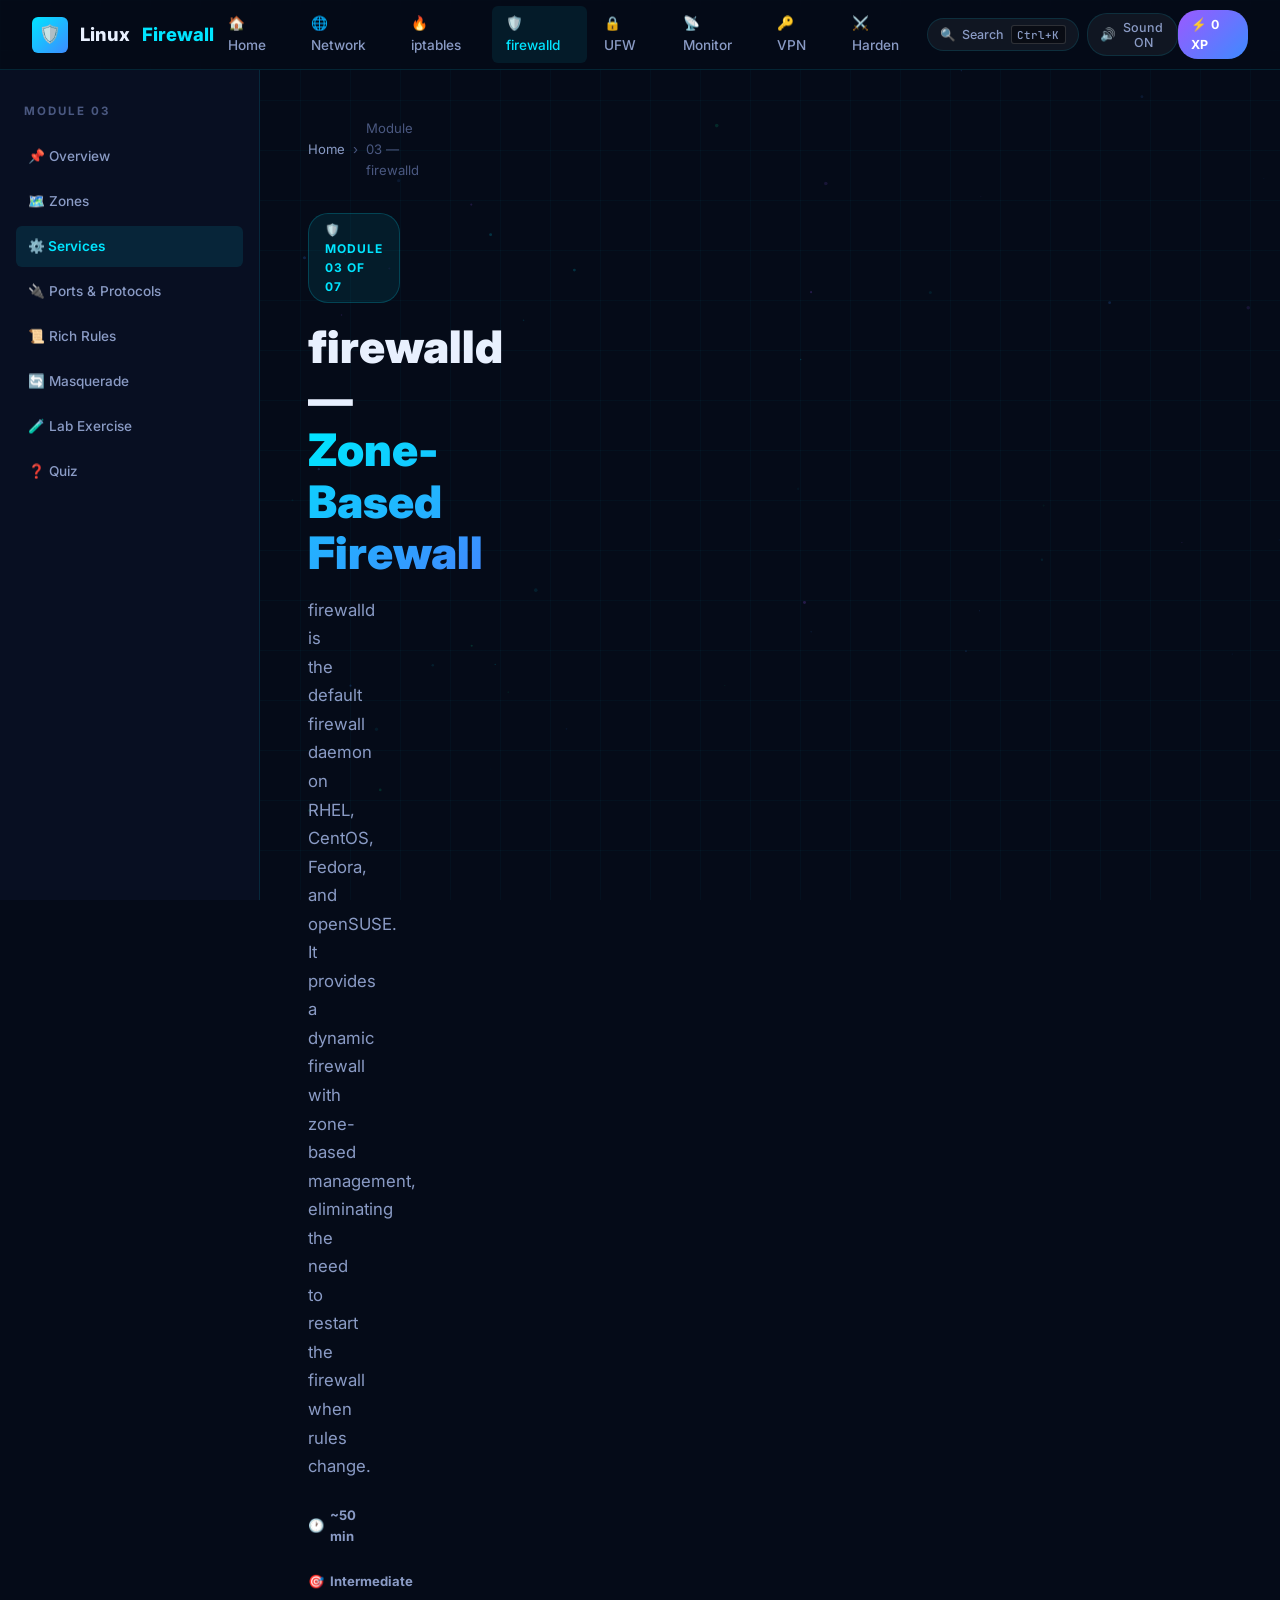
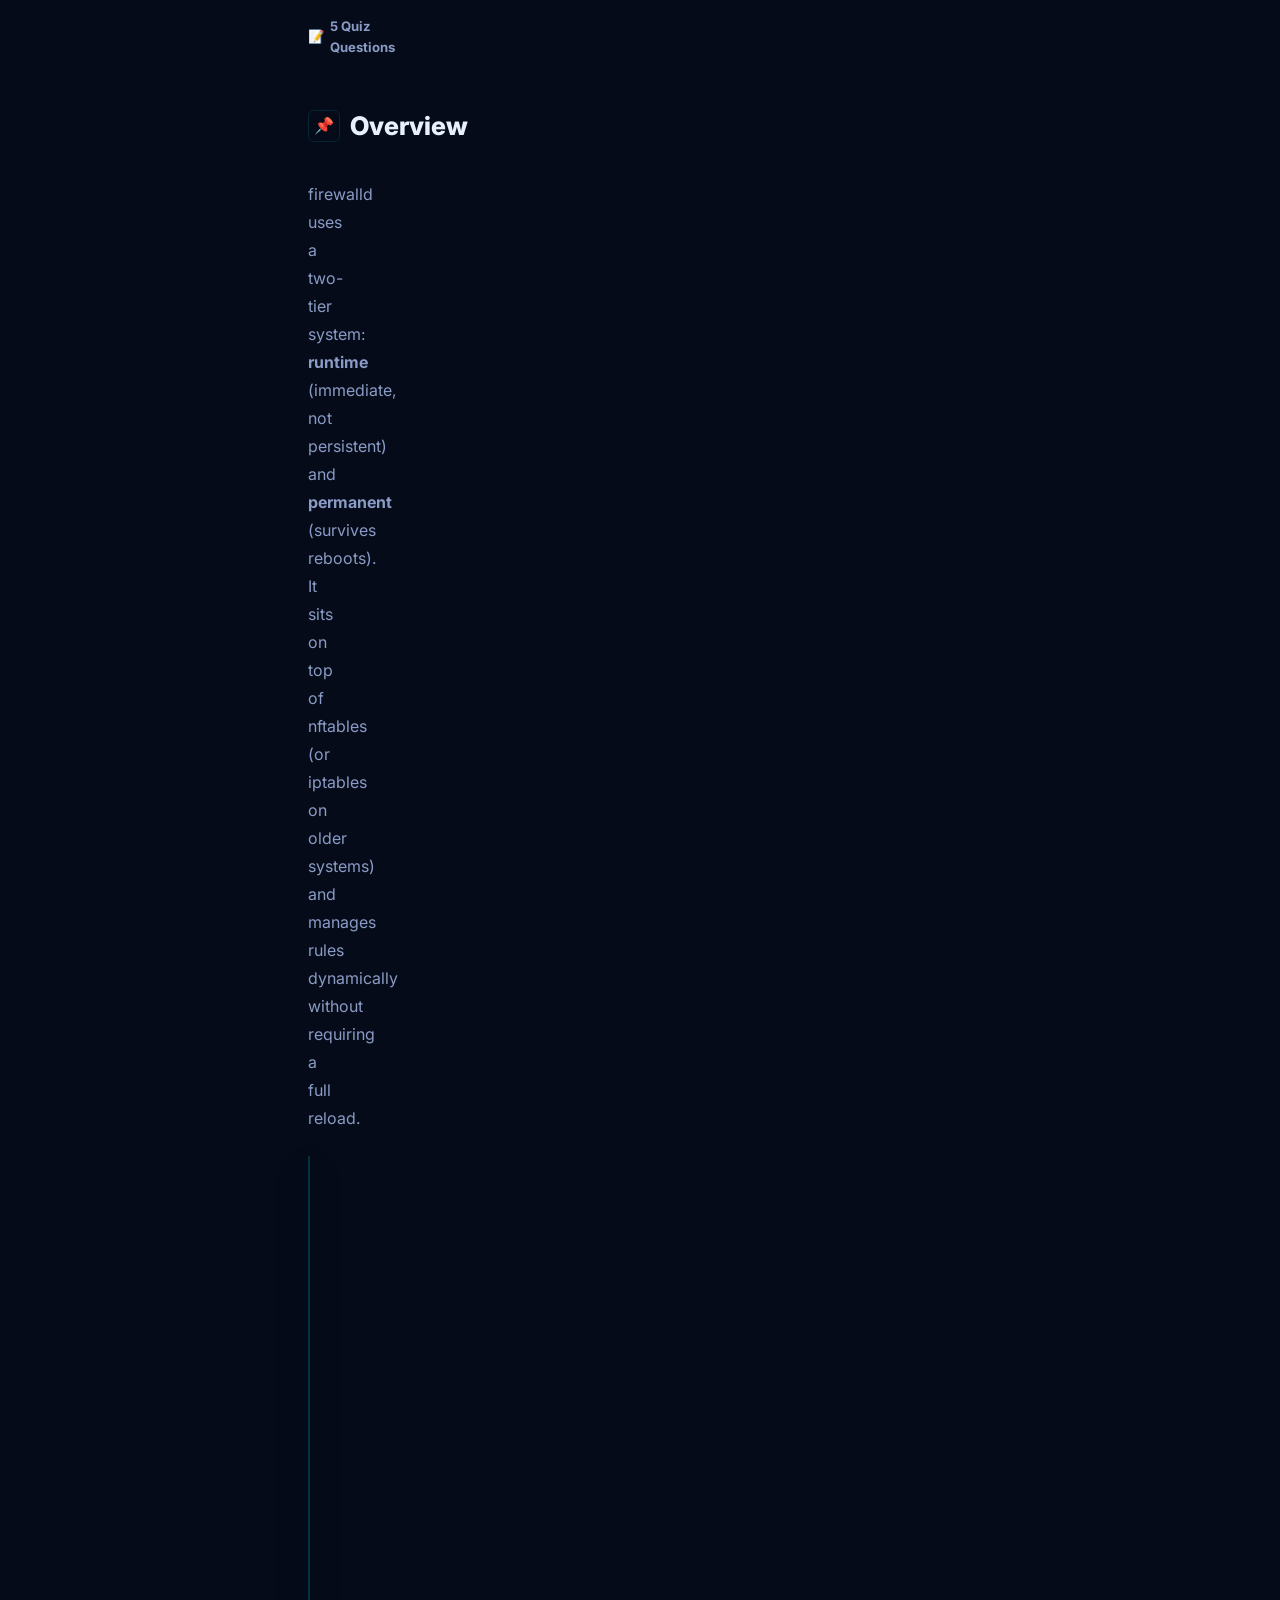
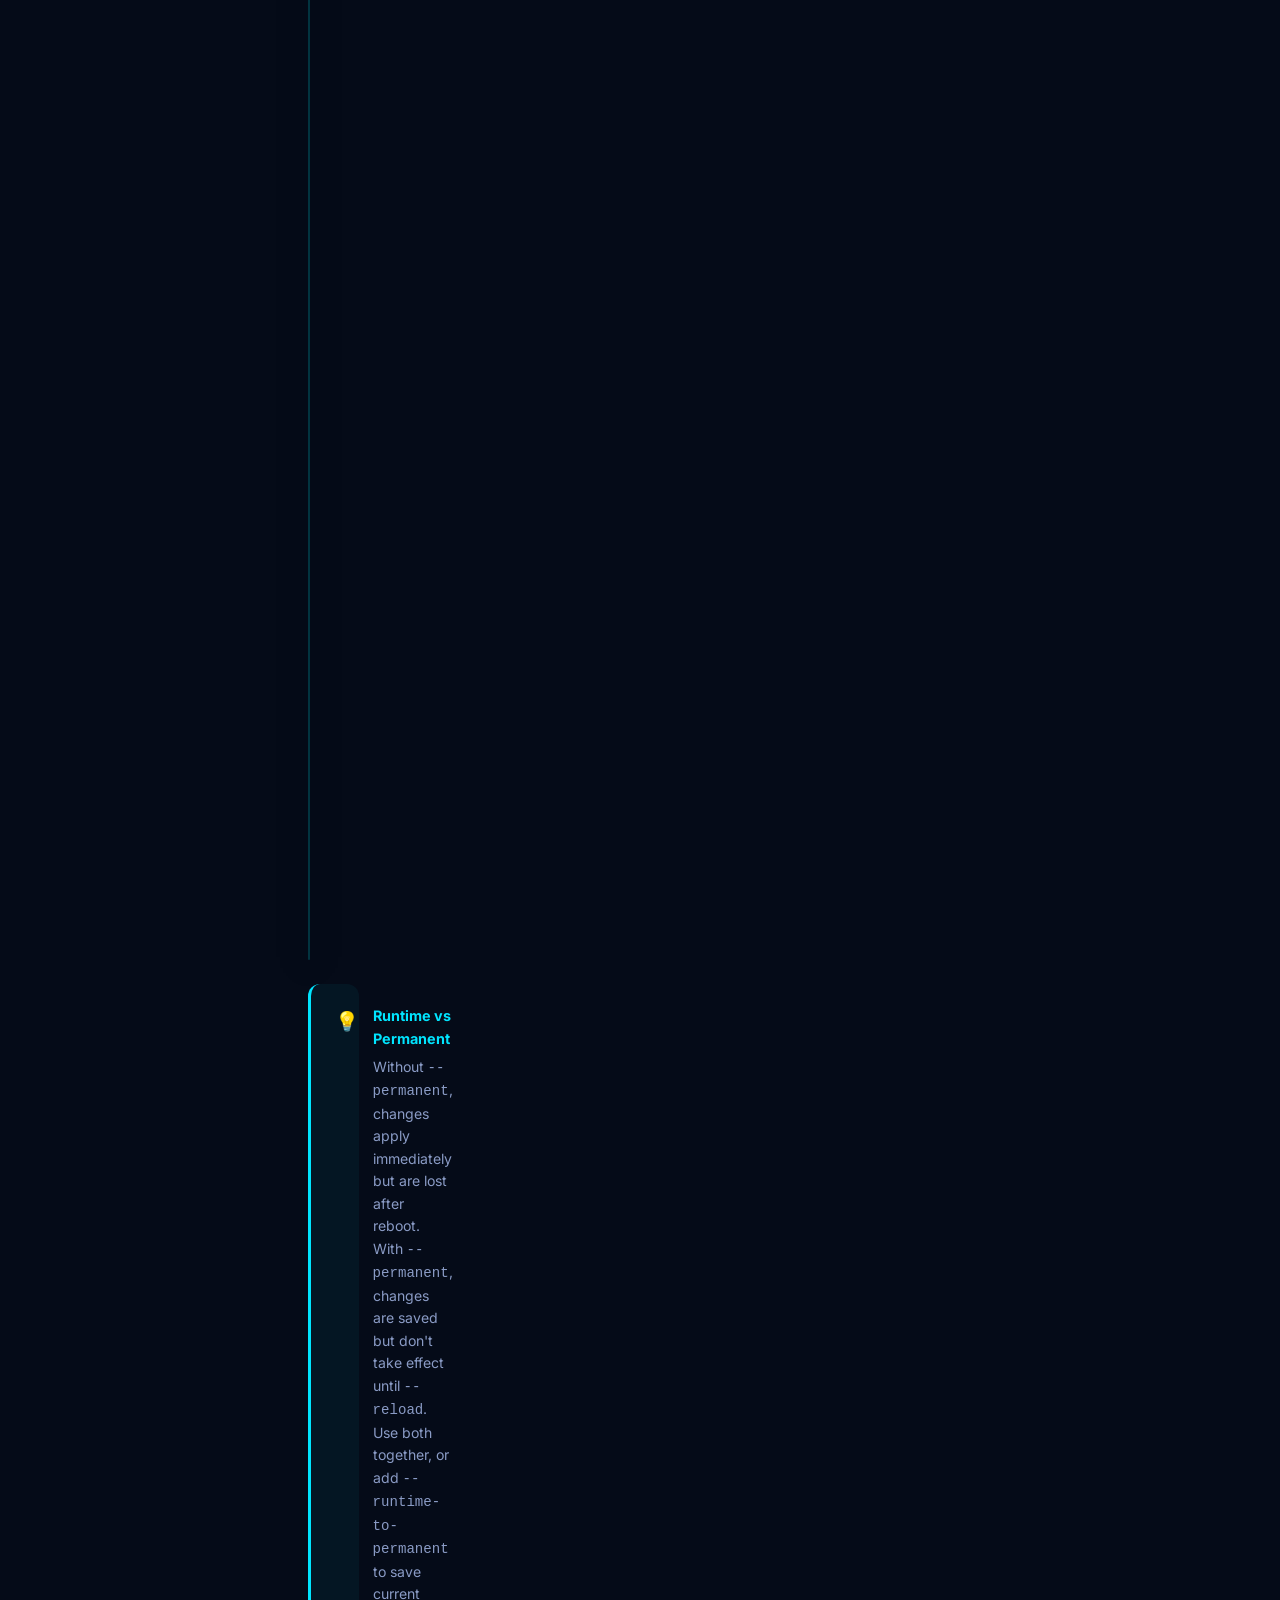
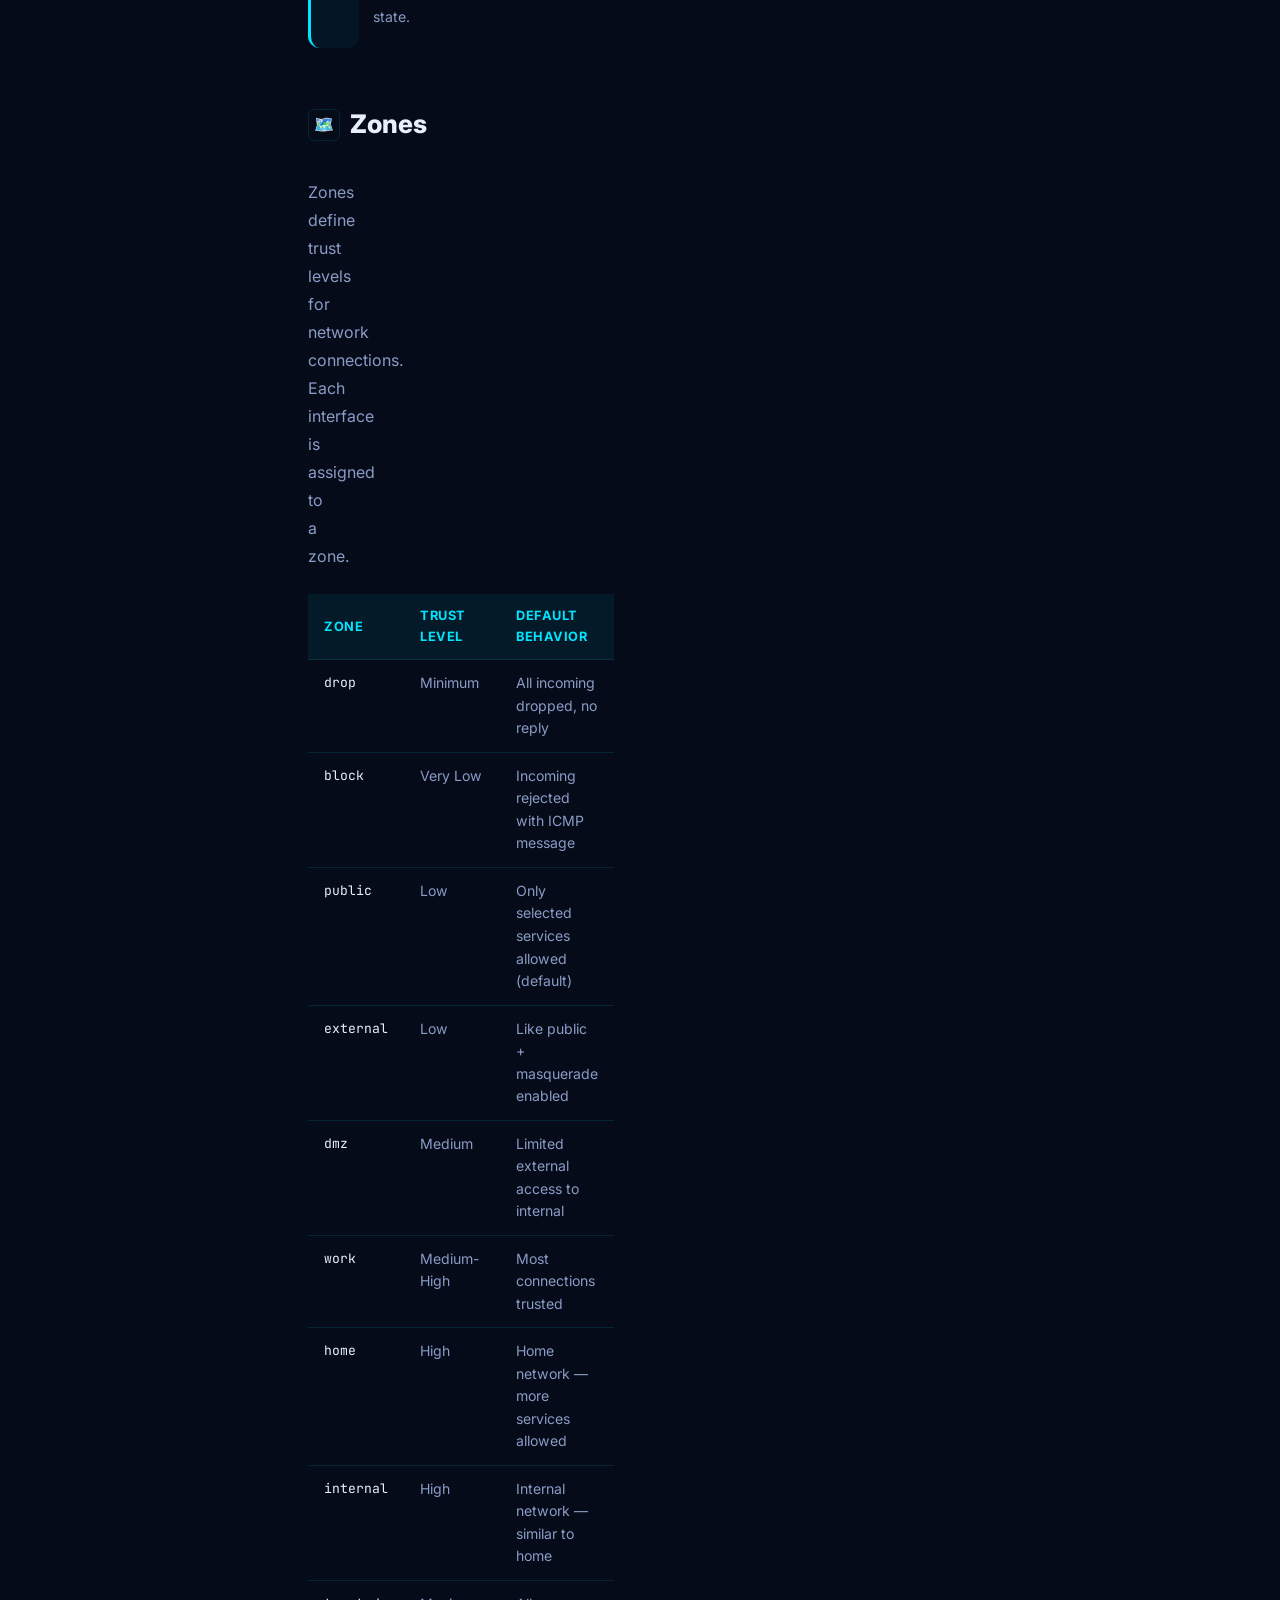
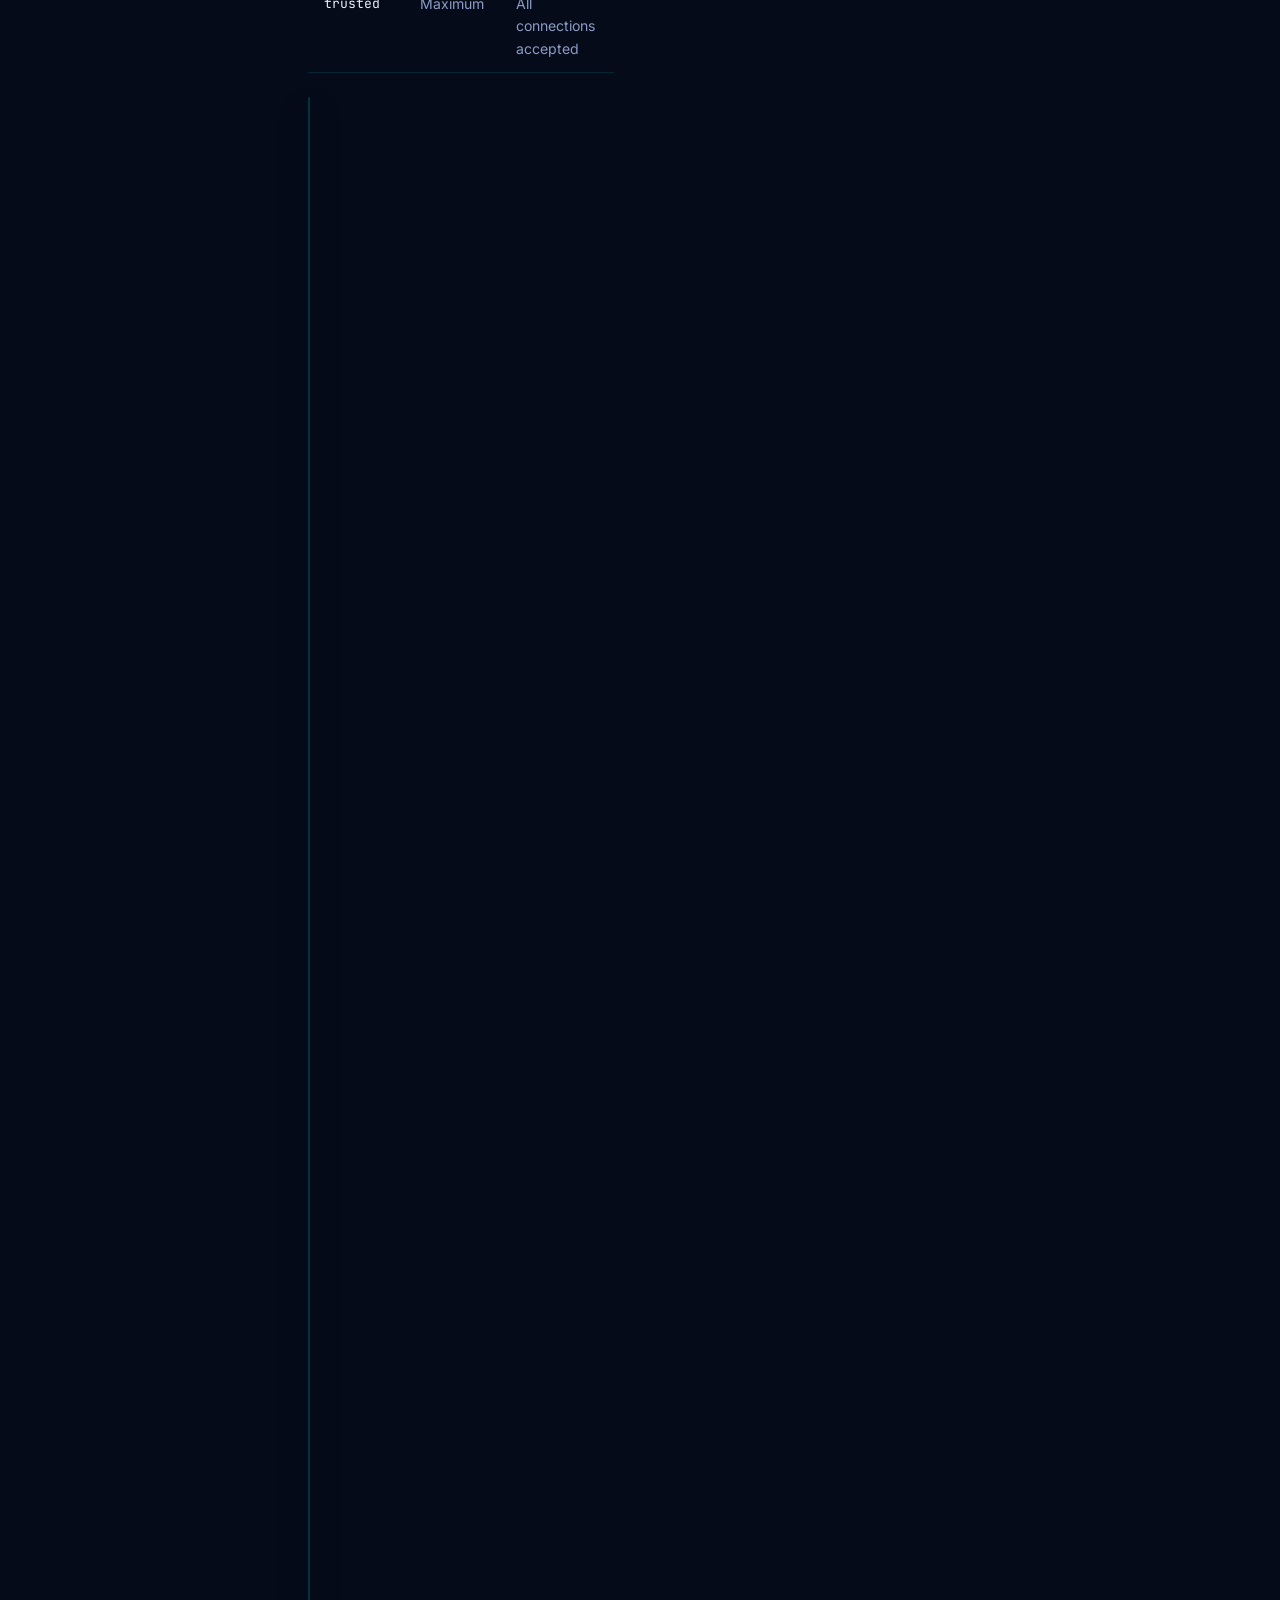
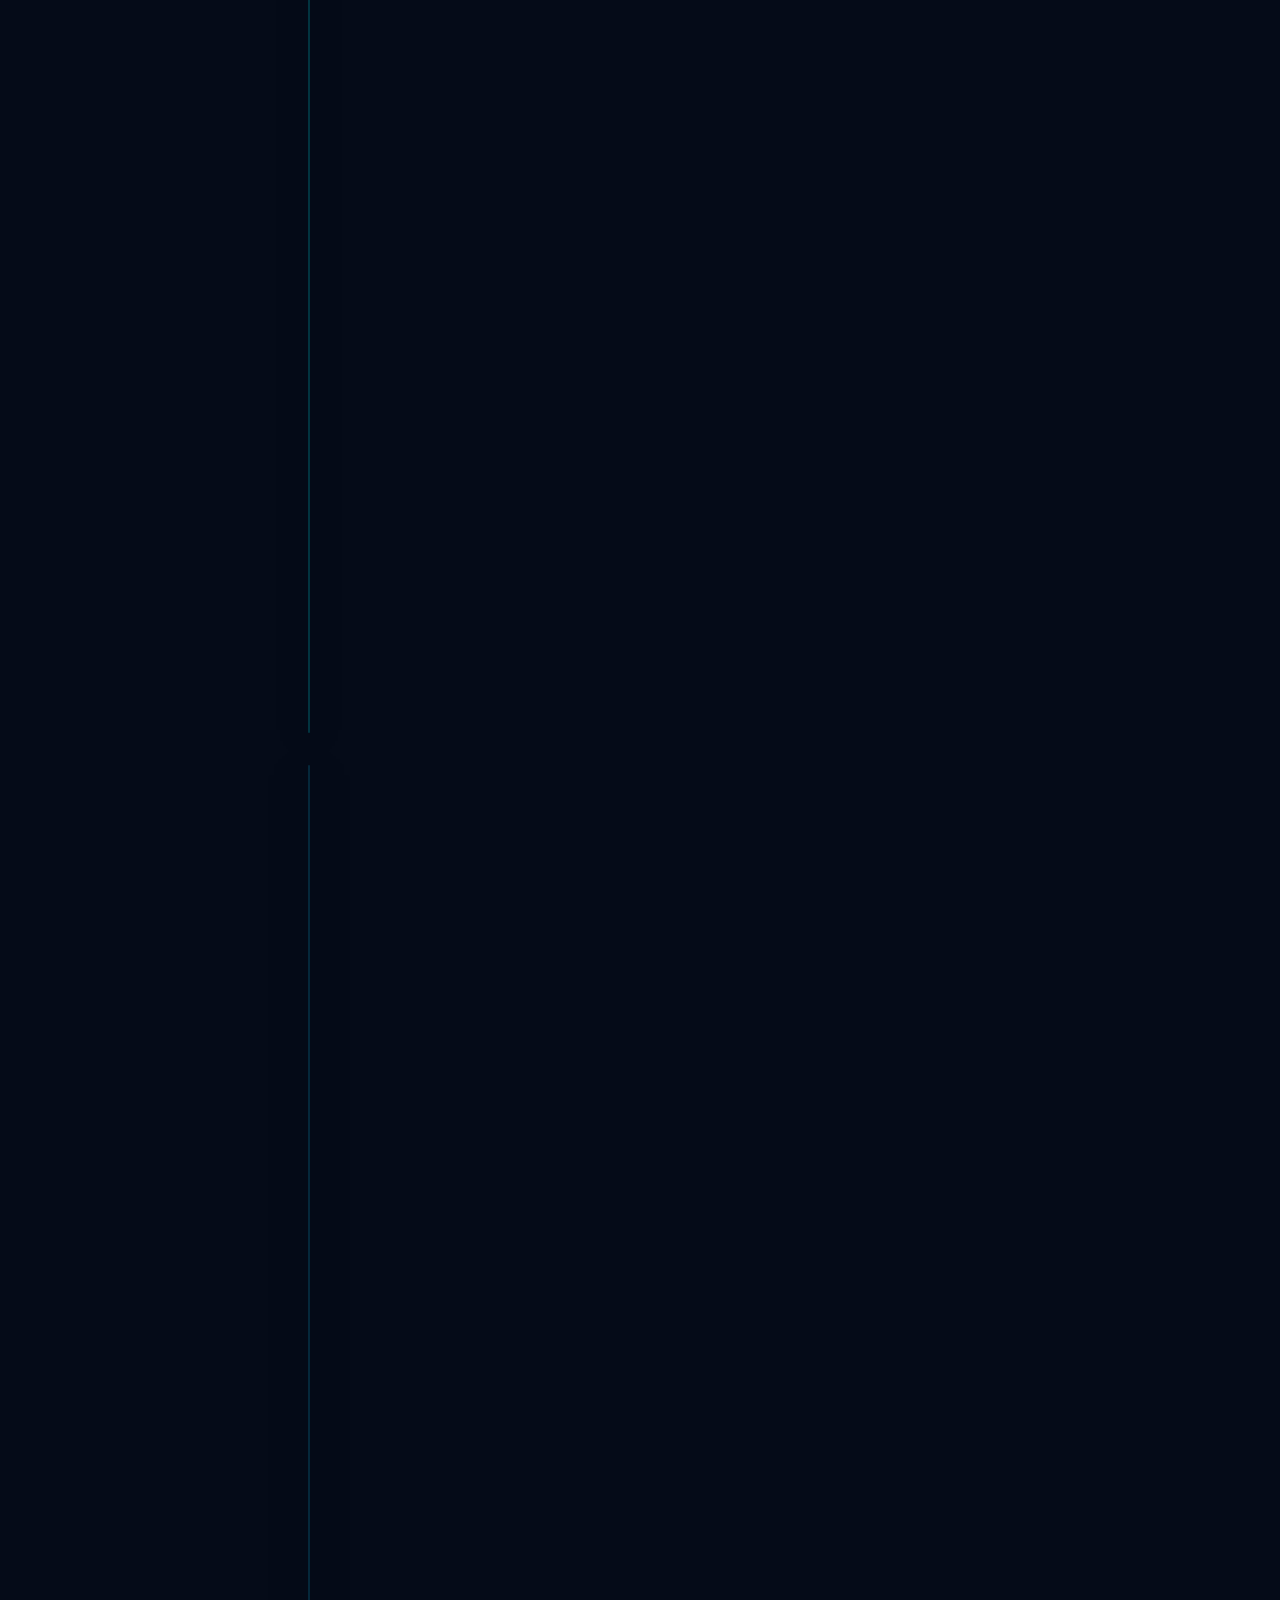
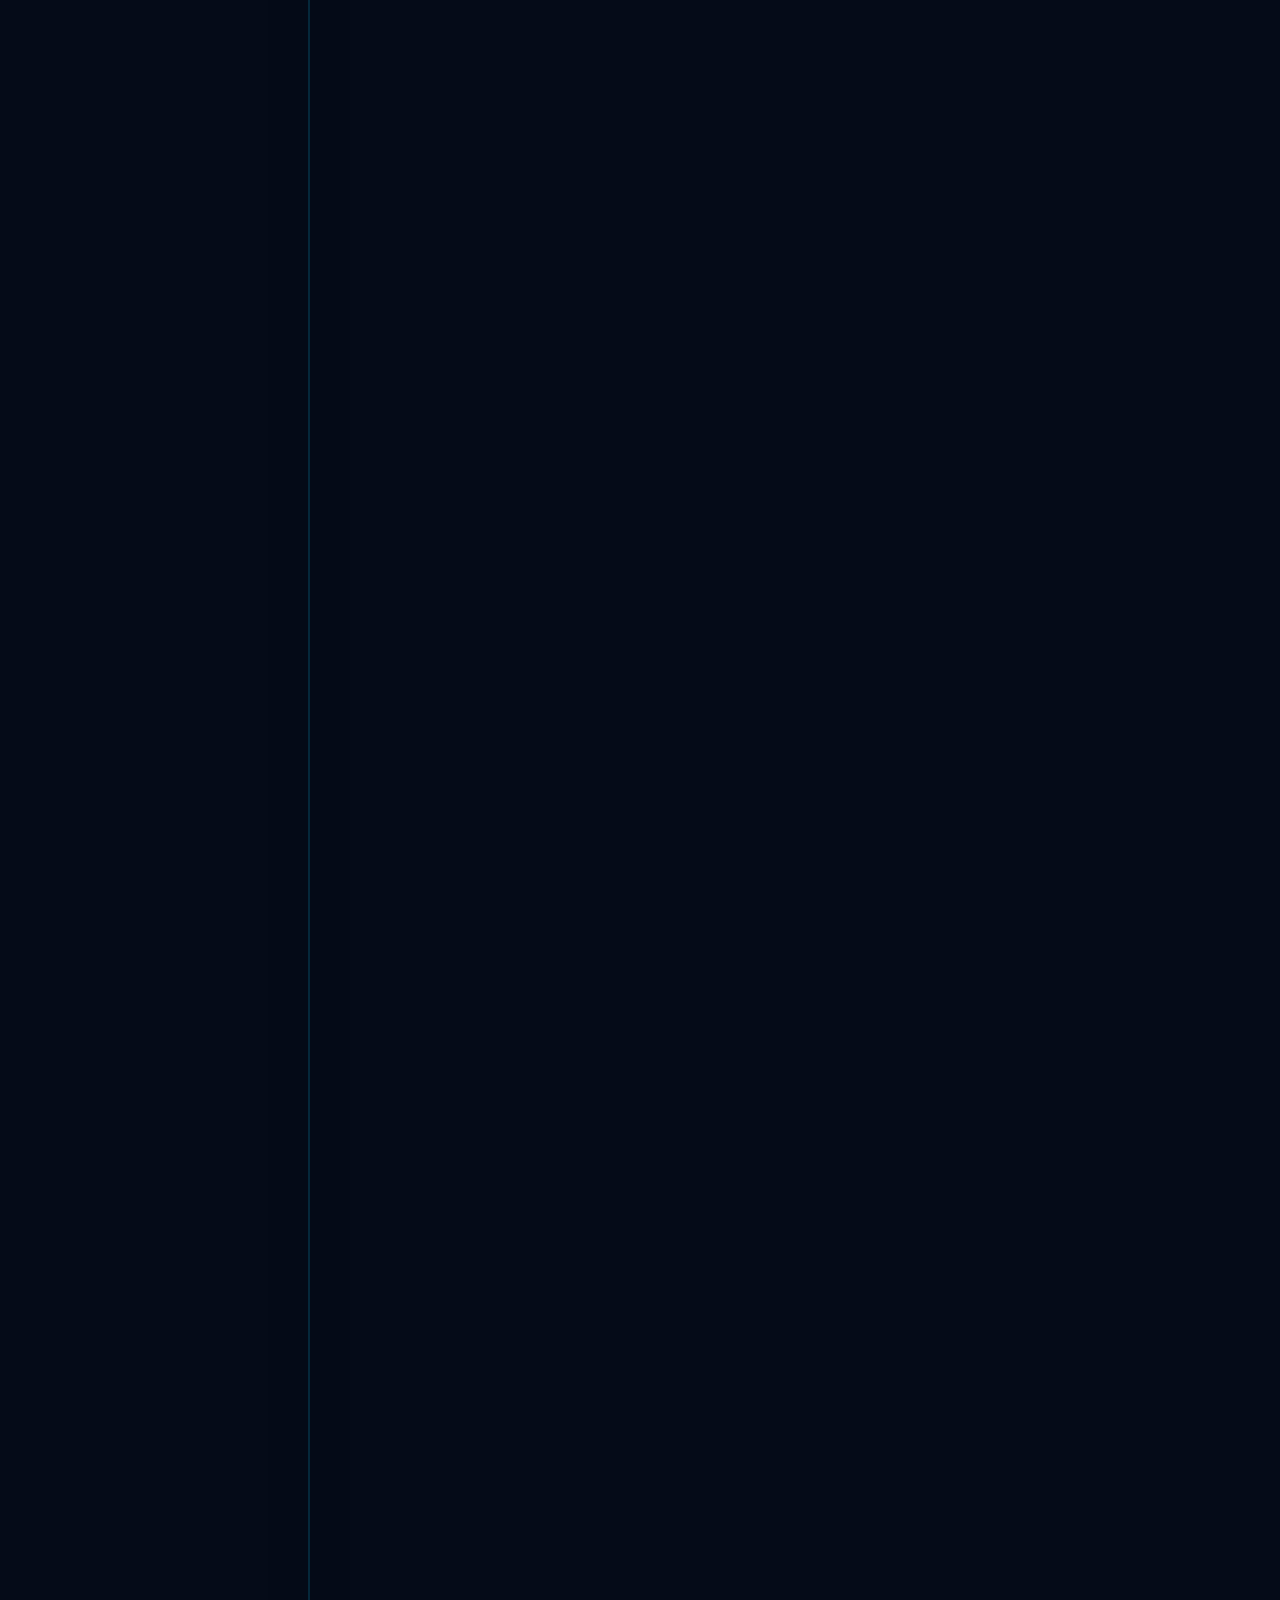
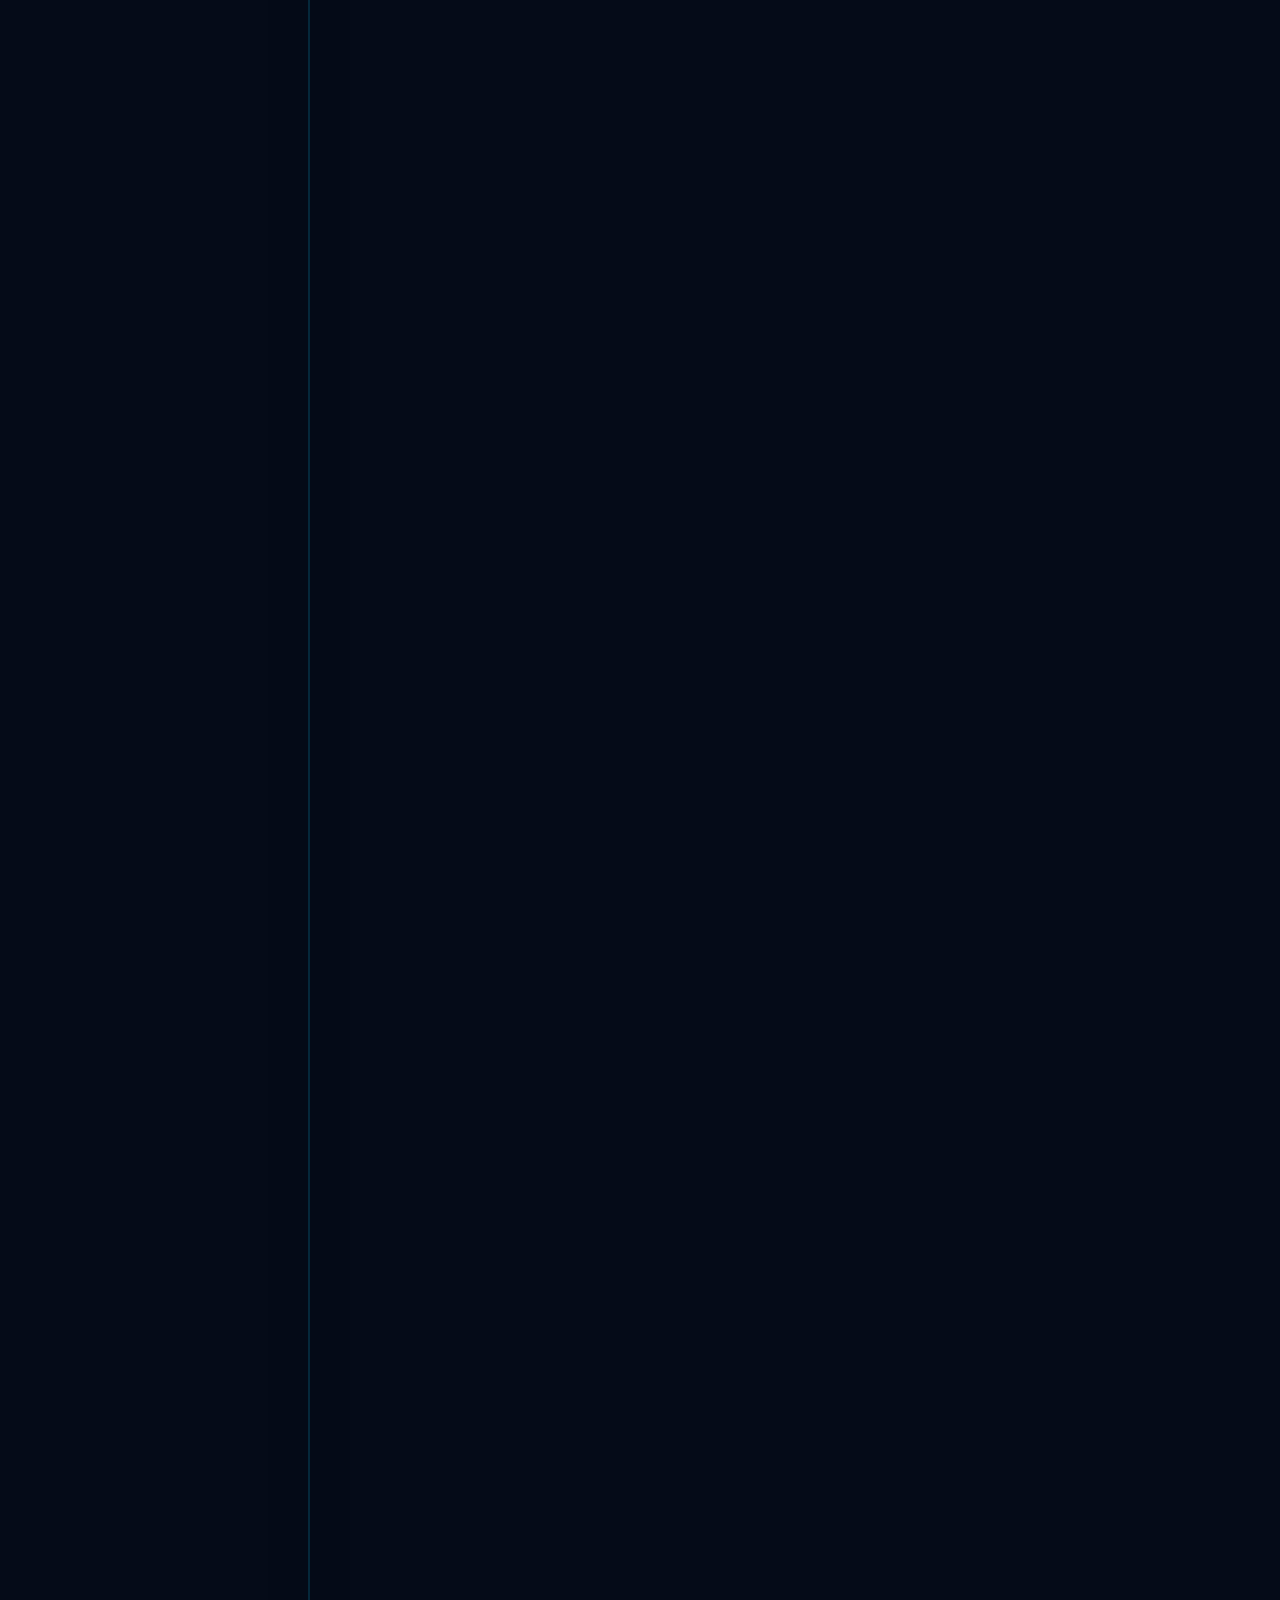
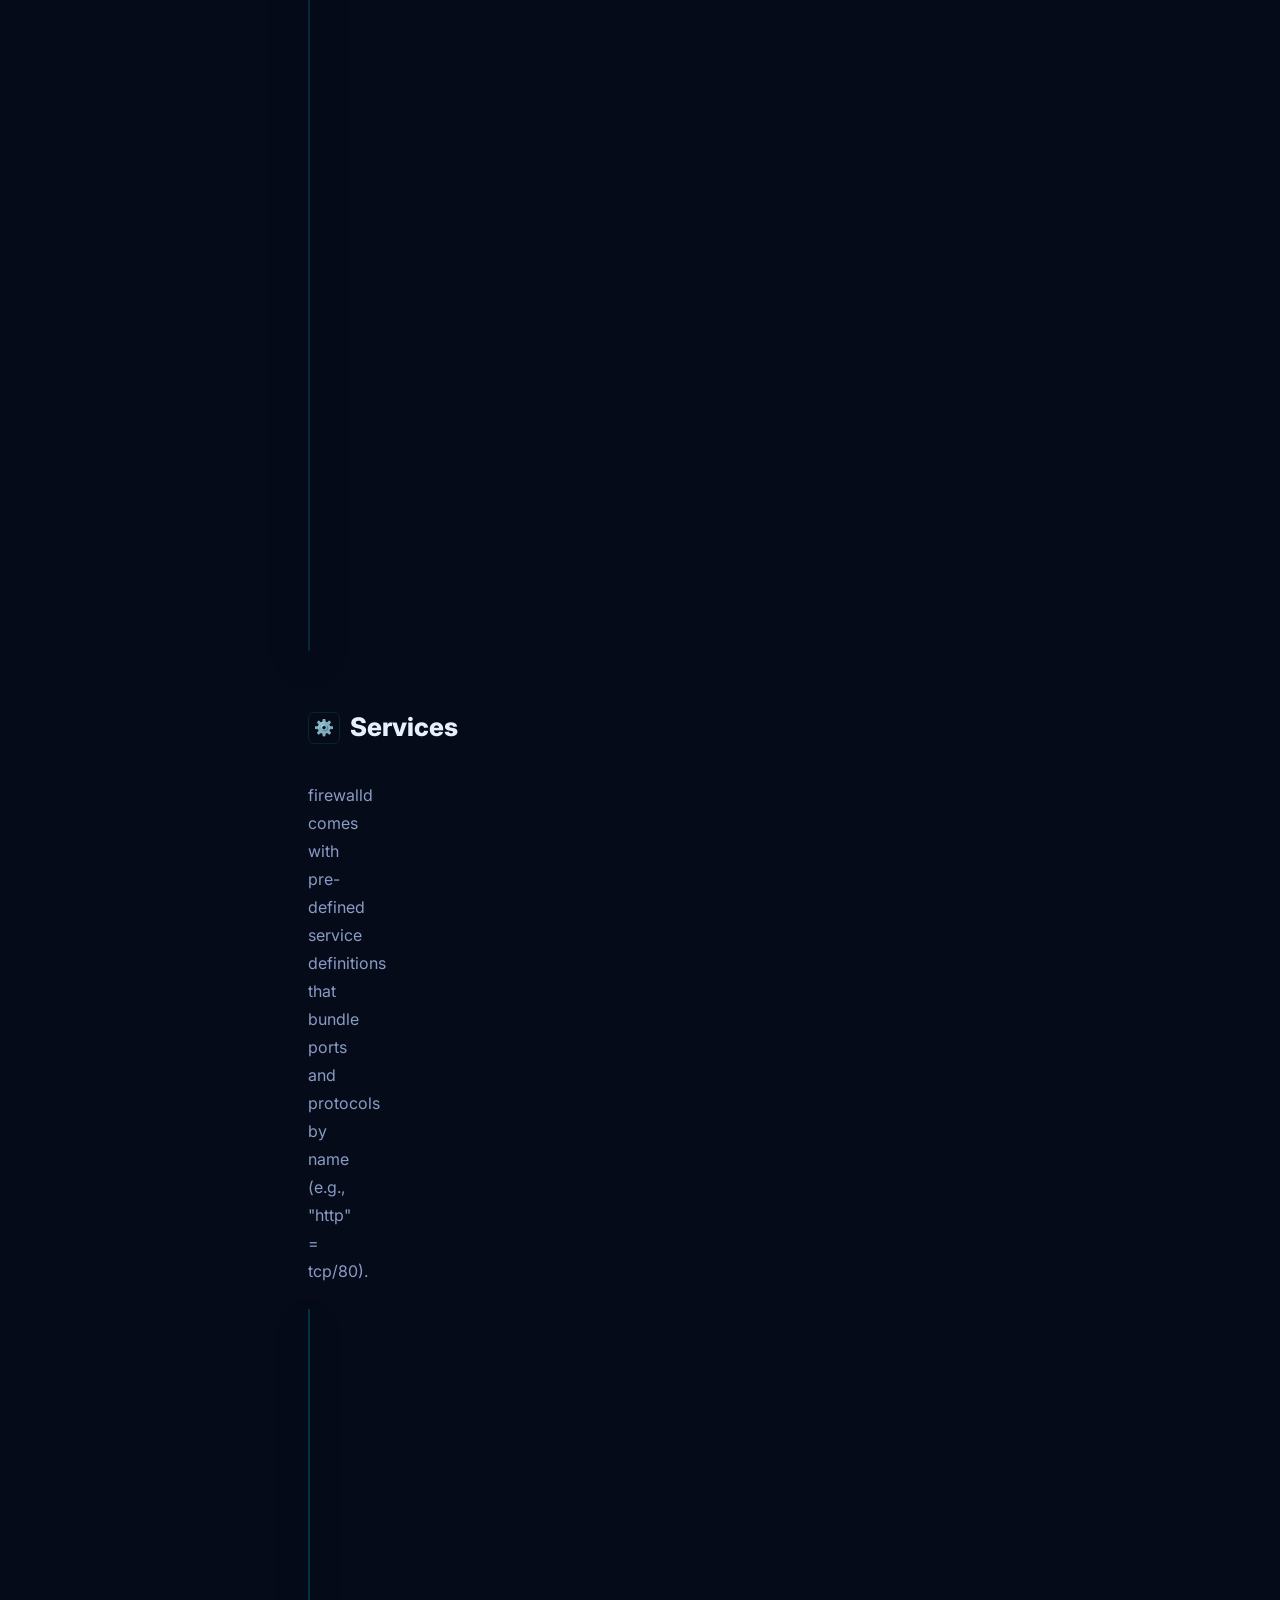
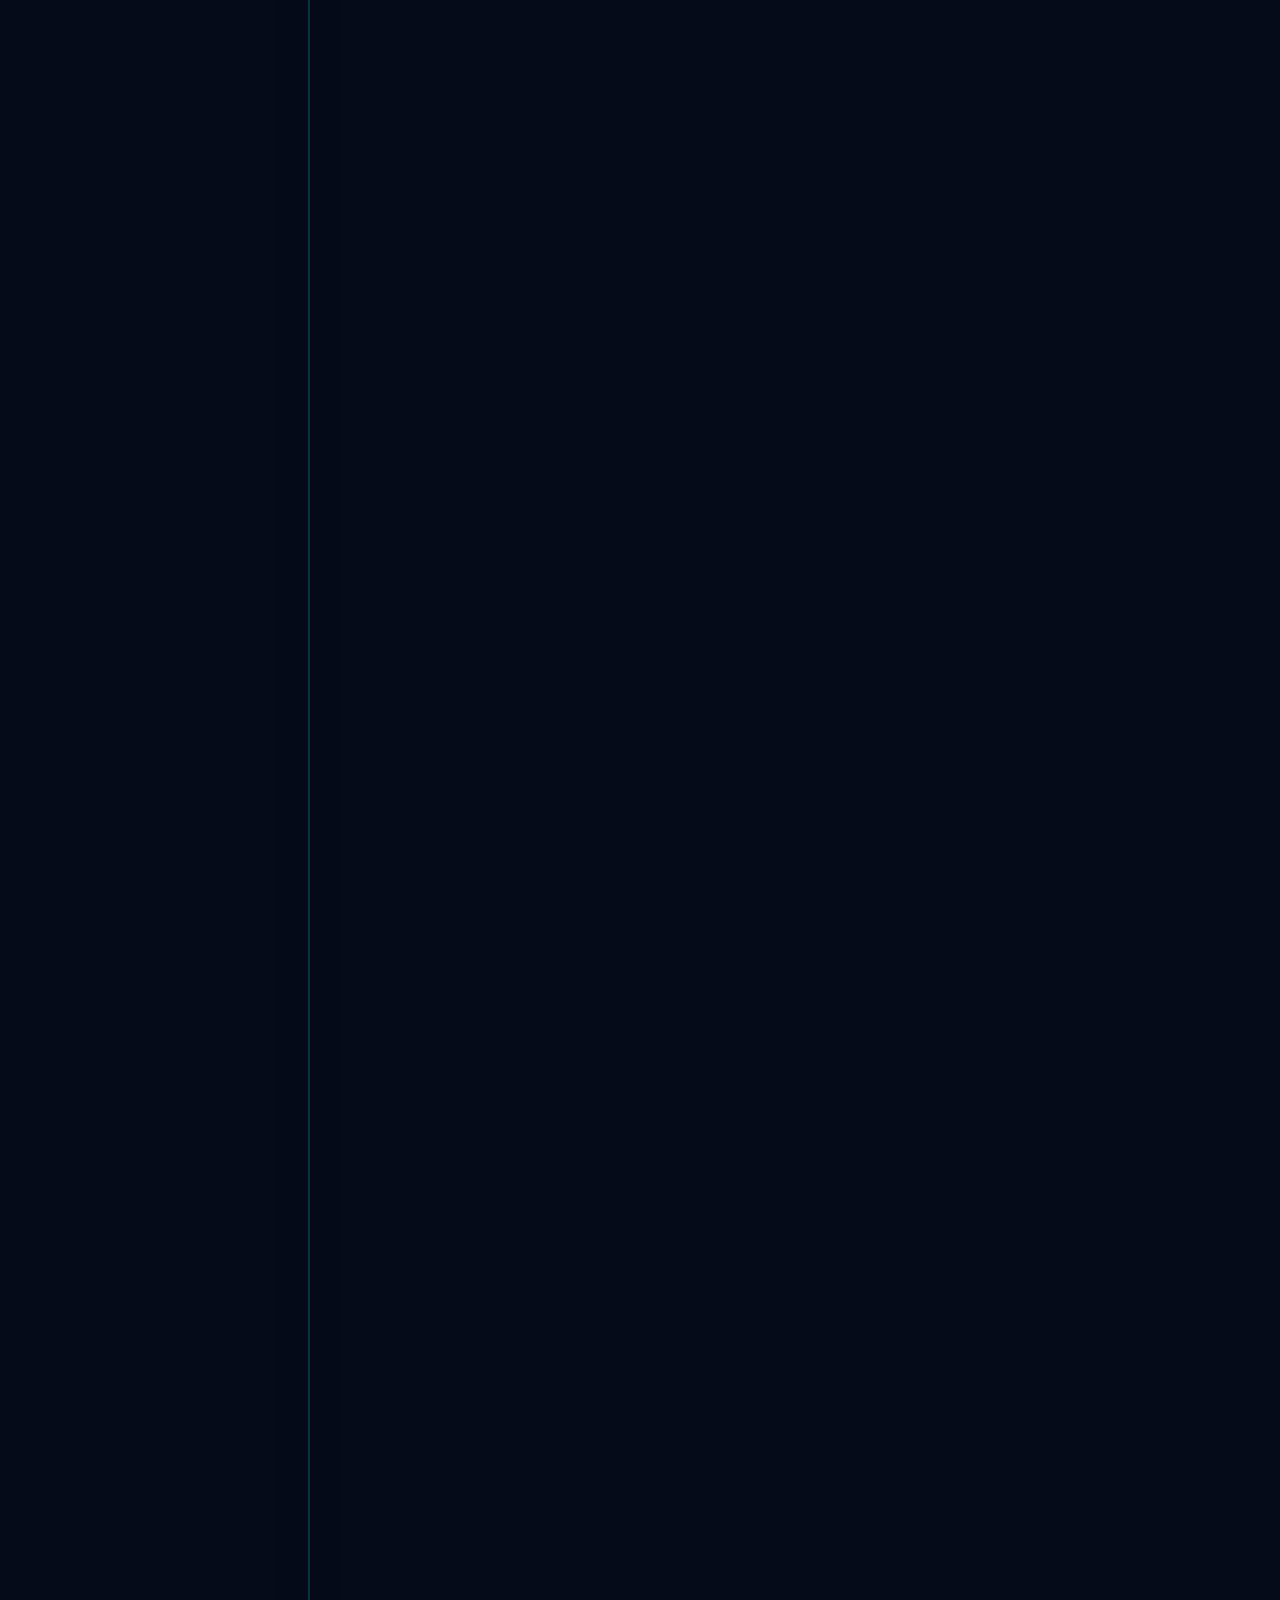
==== commit 6af5a661: "Updated" ====
--- a/pages/firewalld.html
+++ b/pages/firewalld.html
@@ -140,6 +140,38 @@
 <span class="prompt">$ </span><span class="cmd">sudo firewall-cmd</span> --zone=public --list-all
           </div>
         </div>
+
+        <!-- ZONE EXPLORER STUDIO -->
+        <div class="widget-studio">
+          <div class="widget-studio-header">
+            <div class="widget-studio-title">
+              <span>🗺️ Interactive firewalld Zone Inspector</span>
+              <span class="live-badge"><span class="live-dot"></span> DYNAMIC ZONES</span>
+            </div>
+            <span class="chip">Trust Hierarchies</span>
+          </div>
+          <div class="widget-studio-body">
+            <p style="color:var(--text-secondary);font-size:0.88rem;margin-bottom:1.25rem;">Switch between firewalld predefined security zones to inspect trust level ratings, default targets, and pre-packaged services.</p>
+
+            <div style="display:flex;gap:0.75rem;flex-wrap:wrap;align-items:center;margin-bottom:1.25rem;">
+              <label class="studio-label" for="fwd-zone-select" style="margin-bottom:0;">Select Security Zone:</label>
+              <select id="fwd-zone-select" class="studio-select" style="max-width:280px;">
+                <option value="drop">drop (Zero Trust / Drop All)</option>
+                <option value="block">block (Reject All with ICMP)</option>
+                <option value="public" selected>public (Default / Restricted)</option>
+                <option value="external">external (WAN Router / Masquerade)</option>
+                <option value="dmz">dmz (Demilitarized Public Zone)</option>
+                <option value="internal">internal (Trusted Local Network)</option>
+                <option value="trusted">trusted (Maximum Trust / Accept All)</option>
+              </select>
+            </div>
+
+            <div id="fwd-zone-display"></div>
+
+            <div style="font-size:0.8rem;font-weight:700;color:var(--cyan);margin-bottom:0.4rem;">Generated Admin Commands:</div>
+            <div class="studio-code-box" id="fwd-zone-cmd"></div>
+          </div>
+        </div>
       </section>
 
       <!-- SERVICES -->
@@ -244,6 +276,49 @@
 <br>
 <span class="comment"># List rich rules</span>
 <span class="prompt">$ </span><span class="cmd">sudo firewall-cmd</span> --zone=public --list-rich-rules
+          </div>
+        </div>
+
+        <!-- RICH RULE STUDIO -->
+        <div class="widget-studio">
+          <div class="widget-studio-header">
+            <div class="widget-studio-title">
+              <span>📜 Interactive firewalld Rich Rule Studio</span>
+              <span class="live-badge"><span class="live-dot"></span> REALTIME SYNTAX</span>
+            </div>
+            <span class="chip">Granular Access Control</span>
+          </div>
+          <div class="widget-studio-body">
+            <p style="color:var(--text-secondary);font-size:0.88rem;margin-bottom:1.25rem;">Construct complex granular rich rules with specific source networks, service bindings, and action targets.</p>
+
+            <div style="display:grid;grid-template-columns:repeat(auto-fit,minmax(180px,1fr));gap:0.75rem;margin-bottom:1.25rem;">
+              <div>
+                <label class="studio-label" for="fwd-rr-subnet">Source Subnet / IP</label>
+                <input type="text" id="fwd-rr-subnet" class="studio-input" value="192.168.1.0/24" placeholder="e.g. 192.168.1.0/24" />
+              </div>
+              <div>
+                <label class="studio-label" for="fwd-rr-service">Service Name</label>
+                <select id="fwd-rr-service" class="studio-select">
+                  <option value="ssh">ssh (Port 22)</option>
+                  <option value="http">http (Port 80)</option>
+                  <option value="https">https (Port 443)</option>
+                  <option value="mysql">mysql (Port 3306)</option>
+                  <option value="postgresql">postgresql (Port 5432)</option>
+                  <option value="wireguard">wireguard (Port 51820)</option>
+                </select>
+              </div>
+              <div>
+                <label class="studio-label" for="fwd-rr-action">Action Target</label>
+                <select id="fwd-rr-action" class="studio-select">
+                  <option value="accept">accept (Allow Connection)</option>
+                  <option value="reject">reject (Send ICMP Error)</option>
+                  <option value="drop">drop (Silent Blackhole)</option>
+                </select>
+              </div>
+            </div>
+
+            <div style="font-size:0.8rem;font-weight:700;color:var(--cyan);margin-bottom:0.4rem;">Generated Command:</div>
+            <div class="studio-code-box" id="fwd-rr-output"></div>
           </div>
         </div>
       </section>
--- a/styles/main.css
+++ b/styles/main.css
@@ -1311,26 +1311,786 @@
 .footer-links a:hover { color: var(--cyan); }
 
 /* ============================================================
-   RESPONSIVE
+   RESPONSIVE & MOBILE NAVIGATION
    ============================================================ */
 @media (max-width: 900px) {
   .lesson-layout { grid-template-columns: 1fr; }
-  .lesson-sidebar { transform: translateX(-100%); transition: var(--transition); }
+  .lesson-sidebar {
+    position: fixed;
+    top: 70px;
+    left: 0;
+    bottom: 0;
+    width: 290px;
+    background: rgba(8, 15, 34, 0.98);
+    backdrop-filter: blur(25px);
+    -webkit-backdrop-filter: blur(25px);
+    z-index: 990;
+    box-shadow: 10px 0 35px rgba(0,0,0,0.8);
+    transform: translateX(-100%);
+    transition: transform 0.3s cubic-bezier(0.4, 0, 0.2, 1);
+  }
   .lesson-sidebar.open { transform: translateX(0); }
   .lesson-main { margin-left: 0; padding: 2rem 1.5rem 5rem; }
   .progress-grid { grid-template-columns: 1fr; }
 }
 
 @media (max-width: 768px) {
-  nav { padding: 0 1rem; }
-  .nav-links { display: none; }
-  .hamburger { display: flex; }
+  nav { padding: 0 1.25rem; }
+  .nav-links {
+    display: none;
+    position: fixed;
+    top: 70px;
+    left: 0;
+    right: 0;
+    background: rgba(5, 11, 24, 0.98);
+    backdrop-filter: blur(30px);
+    -webkit-backdrop-filter: blur(30px);
+    flex-direction: column;
+    align-items: stretch;
+    padding: 1.25rem 1.5rem 2rem;
+    gap: 0.5rem;
+    border-bottom: 1px solid var(--border-hover);
+    box-shadow: 0 20px 40px rgba(0,0,0,0.8);
+    max-height: calc(100vh - 70px);
+    overflow-y: auto;
+  }
+  .nav-links.open { display: flex; animation: fadeInDown 0.25s ease; }
+  .nav-links a {
+    padding: 0.75rem 1rem;
+    font-size: 0.95rem;
+    border-radius: var(--radius-sm);
+  }
+  .hamburger { display: flex; z-index: 1001; }
+  .hamburger.open span:nth-child(1) { transform: translateY(7px) rotate(45deg); }
+  .hamburger.open span:nth-child(2) { opacity: 0; }
+  .hamburger.open span:nth-child(3) { transform: translateY(-7px) rotate(-45deg); }
   .hero-stats { gap: 1.5rem; flex-wrap: wrap; }
   .modules-grid { grid-template-columns: 1fr; }
   .cmd-grid { grid-template-columns: 1fr; }
   .lesson-nav { flex-direction: column; }
   .lesson-nav-btn { max-width: 100%; }
 }
+
+/* Sidebar Backdrop (Mobile) */
+.sidebar-backdrop {
+  position: fixed;
+  inset: 0;
+  background: rgba(2, 6, 15, 0.75);
+  backdrop-filter: blur(4px);
+  -webkit-backdrop-filter: blur(4px);
+  z-index: 980;
+  display: none;
+  opacity: 0;
+  transition: opacity 0.3s ease;
+}
+.sidebar-backdrop.show { display: block; opacity: 1; }
+
+.sidebar-toggle-btn {
+  display: none;
+  align-items: center;
+  gap: 0.5rem;
+  padding: 0.45rem 0.9rem;
+  background: rgba(0, 229, 255, 0.1);
+  border: 1px solid var(--border-hover);
+  border-radius: var(--radius-sm);
+  color: var(--cyan);
+  font-size: 0.82rem;
+  font-weight: 600;
+  cursor: pointer;
+  margin-bottom: 1.5rem;
+  transition: var(--transition);
+}
+.sidebar-toggle-btn:hover {
+  background: rgba(0, 229, 255, 0.2);
+  box-shadow: var(--glow-cyan);
+}
+@media (max-width: 900px) {
+  .sidebar-toggle-btn { display: inline-flex; }
+}
+
+/* ── Reading Progress Bar ── */
+#reading-progress {
+  position: fixed;
+  top: 0;
+  left: 0;
+  height: 3px;
+  background: linear-gradient(90deg, var(--cyan), var(--blue), var(--green));
+  z-index: 9999;
+  width: 0%;
+  transition: width 0.1s linear;
+  box-shadow: 0 0 12px var(--cyan);
+}
+
+/* ── Scroll to Top Button ── */
+#scroll-to-top {
+  position: fixed;
+  bottom: 25px;
+  right: 25px;
+  width: 44px;
+  height: 44px;
+  border-radius: 50%;
+  background: rgba(8, 15, 34, 0.9);
+  border: 1px solid var(--border-hover);
+  color: var(--cyan);
+  display: flex;
+  align-items: center;
+  justify-content: center;
+  cursor: pointer;
+  z-index: 800;
+  opacity: 0;
+  pointer-events: none;
+  transform: translateY(12px);
+  transition: var(--transition);
+  box-shadow: 0 4px 20px rgba(0,0,0,0.5);
+  font-size: 1.1rem;
+}
+#scroll-to-top.visible {
+  opacity: 1;
+  pointer-events: auto;
+  transform: translateY(0);
+}
+#scroll-to-top:hover {
+  background: rgba(0, 229, 255, 0.15);
+  border-color: var(--cyan);
+  box-shadow: var(--glow-cyan);
+  transform: translateY(-3px);
+}
+
+/* ── Nav Search & Audio Controls ── */
+.nav-actions {
+  display: flex;
+  align-items: center;
+  gap: 0.5rem;
+}
+.nav-action-btn {
+  background: rgba(255, 255, 255, 0.05);
+  border: 1px solid var(--border);
+  color: var(--text-secondary);
+  padding: 0.35rem 0.75rem;
+  border-radius: 20px;
+  font-size: 0.78rem;
+  font-weight: 500;
+  display: inline-flex;
+  align-items: center;
+  gap: 0.4rem;
+  cursor: pointer;
+  transition: var(--transition);
+  font-family: var(--font-main);
+}
+.nav-action-btn:hover {
+  color: var(--cyan);
+  border-color: var(--cyan);
+  background: rgba(0, 229, 255, 0.08);
+}
+.kbd-hint {
+  font-family: var(--font-mono);
+  font-size: 0.68rem;
+  background: rgba(0, 0, 0, 0.4);
+  padding: 0.1rem 0.35rem;
+  border-radius: 3px;
+  border: 1px solid rgba(255, 255, 255, 0.15);
+}
+
+/* ── Hero Typewriter ── */
+.hero-typewriter-wrap {
+  display: inline-flex;
+  align-items: center;
+  gap: 0.5rem;
+  margin-top: 0.75rem;
+  margin-bottom: 2rem;
+  font-family: var(--font-mono);
+  font-size: 0.95rem;
+  color: var(--cyan);
+  background: rgba(0, 229, 255, 0.05);
+  border: 1px solid rgba(0, 229, 255, 0.2);
+  padding: 0.5rem 1.25rem;
+  border-radius: 25px;
+  box-shadow: 0 0 15px rgba(0, 229, 255, 0.08);
+}
+.typewriter {
+  border-right: 2px solid var(--cyan);
+  padding-right: 4px;
+  animation: blink 0.9s infinite;
+  white-space: nowrap;
+}
+@keyframes blink {
+  0%, 100% { border-color: var(--cyan); }
+  50% { border-color: transparent; }
+}
+
+/* ── Module Card Status Badges ── */
+.module-status-badge {
+  font-size: 0.7rem;
+  font-weight: 700;
+  letter-spacing: 0.5px;
+  text-transform: uppercase;
+  padding: 0.2rem 0.6rem;
+  border-radius: 12px;
+  display: inline-flex;
+  align-items: center;
+  gap: 0.3rem;
+}
+.status-not-started {
+  background: rgba(255, 255, 255, 0.05);
+  color: var(--text-muted);
+  border: 1px solid rgba(255, 255, 255, 0.1);
+}
+.status-in-progress {
+  background: rgba(255, 211, 42, 0.1);
+  color: var(--yellow);
+  border: 1px solid rgba(255, 211, 42, 0.3);
+}
+.status-completed {
+  background: rgba(0, 255, 163, 0.1);
+  color: var(--green);
+  border: 1px solid rgba(0, 255, 163, 0.3);
+  box-shadow: 0 0 10px rgba(0, 255, 163, 0.2);
+}
+
+/* ============================================================
+   INTERACTIVE TOOLS SECTION
+   ============================================================ */
+.interactive-suite {
+  background: linear-gradient(180deg, rgba(8, 15, 34, 0.4) 0%, rgba(5, 11, 24, 0.8) 100%);
+  border: 1px solid var(--border);
+  border-radius: var(--radius-lg);
+  padding: 2.5rem;
+  margin-top: 3rem;
+  margin-bottom: 4rem;
+  box-shadow: 0 10px 40px rgba(0,0,0,0.5);
+  position: relative;
+  overflow: hidden;
+}
+.interactive-suite::before {
+  content: '';
+  position: absolute;
+  top: 0; left: 10%; right: 10%;
+  height: 1px;
+  background: linear-gradient(90deg, transparent, var(--cyan), transparent);
+}
+
+.tool-tabs {
+  display: flex;
+  gap: 0.5rem;
+  border-bottom: 1px solid var(--border);
+  padding-bottom: 1rem;
+  margin-bottom: 2rem;
+  flex-wrap: wrap;
+}
+.tool-tab {
+  background: rgba(255, 255, 255, 0.04);
+  border: 1px solid var(--border);
+  color: var(--text-secondary);
+  padding: 0.65rem 1.25rem;
+  border-radius: var(--radius-sm);
+  font-weight: 600;
+  font-size: 0.88rem;
+  cursor: pointer;
+  transition: var(--transition);
+  display: flex;
+  align-items: center;
+  gap: 0.5rem;
+}
+.tool-tab:hover {
+  background: rgba(0, 229, 255, 0.08);
+  color: var(--cyan);
+  border-color: var(--border-hover);
+}
+.tool-tab.active {
+  background: linear-gradient(135deg, rgba(0, 229, 255, 0.15), rgba(61, 139, 255, 0.15));
+  border-color: var(--cyan);
+  color: var(--cyan);
+  box-shadow: var(--glow-cyan);
+}
+
+.tool-pane {
+  display: none;
+  animation: fadeIn 0.3s ease;
+}
+.tool-pane.active { display: block; }
+
+/* ── Interactive Terminal ── */
+.sim-terminal {
+  background: #020610;
+  border: 1px solid rgba(0, 229, 255, 0.25);
+  border-radius: var(--radius-md);
+  overflow: hidden;
+  box-shadow: 0 12px 40px rgba(0,0,0,0.6);
+}
+.sim-terminal-bar {
+  background: rgba(255, 255, 255, 0.03);
+  padding: 0.6rem 1rem;
+  display: flex;
+  align-items: center;
+  justify-content: space-between;
+  border-bottom: 1px solid rgba(0, 229, 255, 0.15);
+}
+.sim-terminal-controls {
+  display: flex;
+  gap: 0.5rem;
+}
+.sim-btn {
+  background: none;
+  border: 1px solid var(--border);
+  color: var(--text-muted);
+  font-size: 0.72rem;
+  padding: 0.2rem 0.6rem;
+  border-radius: 4px;
+  cursor: pointer;
+  font-family: var(--font-mono);
+  transition: var(--transition);
+}
+.sim-btn:hover { color: var(--cyan); border-color: var(--cyan); }
+
+.sim-screen {
+  padding: 1.25rem 1.5rem;
+  font-family: var(--font-mono);
+  font-size: 0.88rem;
+  line-height: 1.7;
+  max-height: 420px;
+  min-height: 280px;
+  overflow-y: auto;
+  color: var(--text-primary);
+}
+.sim-line { margin-bottom: 0.35rem; word-break: break-word; }
+.sim-output { color: #a4b4d8; }
+.sim-error { color: var(--red); }
+.sim-success { color: var(--green); }
+.sim-accent { color: var(--cyan); font-weight: 600; }
+.sim-prompt-line {
+  display: flex;
+  align-items: center;
+  gap: 0.5rem;
+  margin-top: 0.5rem;
+}
+.sim-prompt {
+  color: var(--green);
+  font-weight: 600;
+  white-space: nowrap;
+}
+.sim-input {
+  flex: 1;
+  background: transparent;
+  border: none;
+  outline: none;
+  color: var(--text-primary);
+  font-family: var(--font-mono);
+  font-size: 0.88rem;
+  caret-color: var(--cyan);
+}
+.sim-quick-cmds {
+  display: flex;
+  gap: 0.5rem;
+  flex-wrap: wrap;
+  padding: 0.75rem 1rem;
+  background: rgba(0, 0, 0, 0.4);
+  border-top: 1px solid rgba(0, 229, 255, 0.1);
+  font-size: 0.75rem;
+  align-items: center;
+}
+.sim-quick-tag {
+  background: rgba(0, 229, 255, 0.08);
+  border: 1px solid rgba(0, 229, 255, 0.2);
+  color: var(--cyan);
+  padding: 0.15rem 0.5rem;
+  border-radius: 4px;
+  cursor: pointer;
+  font-family: var(--font-mono);
+  transition: var(--transition);
+}
+.sim-quick-tag:hover {
+  background: var(--cyan);
+  color: #000;
+}
+
+/* ── Firewall Generator Form ── */
+.generator-grid {
+  display: grid;
+  grid-template-columns: 1fr 1fr;
+  gap: 2rem;
+}
+@media (max-width: 850px) {
+  .generator-grid { grid-template-columns: 1fr; }
+}
+
+.gen-form {
+  display: flex;
+  flex-direction: column;
+  gap: 1.25rem;
+}
+.gen-field {
+  display: flex;
+  flex-direction: column;
+  gap: 0.4rem;
+}
+.gen-label {
+  font-size: 0.8rem;
+  font-weight: 600;
+  color: var(--text-secondary);
+  text-transform: uppercase;
+  letter-spacing: 0.5px;
+}
+.gen-options {
+  display: flex;
+  gap: 0.5rem;
+  flex-wrap: wrap;
+}
+.gen-opt-btn {
+  background: rgba(255, 255, 255, 0.04);
+  border: 1px solid var(--border);
+  color: var(--text-secondary);
+  padding: 0.45rem 0.9rem;
+  border-radius: var(--radius-sm);
+  font-size: 0.82rem;
+  cursor: pointer;
+  font-family: var(--font-main);
+  transition: var(--transition);
+}
+.gen-opt-btn:hover {
+  color: var(--cyan);
+  border-color: var(--border-hover);
+}
+.gen-opt-btn.active {
+  background: rgba(0, 229, 255, 0.15);
+  color: var(--cyan);
+  border-color: var(--cyan);
+  font-weight: 600;
+}
+.gen-input {
+  background: rgba(0, 0, 0, 0.4);
+  border: 1px solid var(--border);
+  border-radius: var(--radius-sm);
+  padding: 0.55rem 0.85rem;
+  color: var(--text-primary);
+  font-family: var(--font-mono);
+  font-size: 0.85rem;
+  outline: none;
+  transition: var(--transition);
+}
+.gen-input:focus {
+  border-color: var(--cyan);
+  box-shadow: var(--glow-cyan);
+}
+
+.gen-outputs {
+  display: flex;
+  flex-direction: column;
+  gap: 1rem;
+}
+.gen-output-card {
+  background: #020713;
+  border: 1px solid var(--border);
+  border-radius: var(--radius-md);
+  padding: 1rem 1.25rem;
+}
+.gen-out-header {
+  display: flex;
+  align-items: center;
+  justify-content: space-between;
+  margin-bottom: 0.5rem;
+}
+.gen-out-title {
+  font-size: 0.8rem;
+  font-weight: 700;
+  text-transform: uppercase;
+  letter-spacing: 1px;
+}
+.gen-out-code {
+  font-family: var(--font-mono);
+  font-size: 0.88rem;
+  color: var(--cyan);
+  background: rgba(0, 0, 0, 0.5);
+  padding: 0.75rem;
+  border-radius: var(--radius-sm);
+  border: 1px solid rgba(0, 229, 255, 0.1);
+  word-break: break-all;
+}
+
+/* ── CIDR Subnet Calculator ── */
+.subnet-grid {
+  display: grid;
+  grid-template-columns: 320px 1fr;
+  gap: 2rem;
+}
+@media (max-width: 850px) {
+  .subnet-grid { grid-template-columns: 1fr; }
+}
+.subnet-cards {
+  display: grid;
+  grid-template-columns: repeat(auto-fit, minmax(180px, 1fr));
+  gap: 1rem;
+}
+.subnet-card {
+  background: var(--bg-card);
+  border: 1px solid var(--border);
+  border-radius: var(--radius-sm);
+  padding: 1rem;
+  display: flex;
+  flex-direction: column;
+  gap: 0.25rem;
+}
+.subnet-card-label {
+  font-size: 0.72rem;
+  color: var(--text-muted);
+  text-transform: uppercase;
+  letter-spacing: 0.5px;
+}
+.subnet-card-val {
+  font-family: var(--font-mono);
+  font-size: 1.05rem;
+  color: var(--cyan);
+  font-weight: 600;
+}
+
+/* ── Common Ports Matrix ── */
+.port-search-bar {
+  display: flex;
+  gap: 0.75rem;
+  margin-bottom: 1.5rem;
+}
+.port-search-input {
+  flex: 1;
+  background: rgba(0, 0, 0, 0.4);
+  border: 1px solid var(--border);
+  border-radius: var(--radius-sm);
+  padding: 0.6rem 1rem;
+  color: var(--text-primary);
+  font-family: var(--font-main);
+  font-size: 0.9rem;
+  outline: none;
+}
+.port-search-input:focus {
+  border-color: var(--cyan);
+  box-shadow: var(--glow-cyan);
+}
+
+/* ── Lab Step Interactivity ── */
+.lab-step {
+  position: relative;
+  transition: var(--transition);
+  border-radius: var(--radius-sm);
+  padding: 0.75rem 0.75rem 0.75rem 0;
+}
+.lab-step:hover {
+  background: rgba(255, 255, 255, 0.02);
+}
+.lab-step.step-completed {
+  background: rgba(0, 255, 163, 0.04);
+}
+.lab-step.step-completed .lab-step-num {
+  background: var(--green);
+  color: #050b18;
+  box-shadow: 0 0 12px rgba(0, 255, 163, 0.4);
+}
+.lab-step-check-btn {
+  background: none;
+  border: 1px solid var(--border);
+  color: var(--text-muted);
+  font-size: 0.75rem;
+  padding: 0.25rem 0.65rem;
+  border-radius: 4px;
+  cursor: pointer;
+  margin-top: 0.5rem;
+  display: inline-flex;
+  align-items: center;
+  gap: 0.35rem;
+  transition: var(--transition);
+  font-family: var(--font-main);
+}
+.lab-step-check-btn:hover {
+  border-color: var(--cyan);
+  color: var(--cyan);
+}
+.lab-step.step-completed .lab-step-check-btn {
+  background: rgba(0, 255, 163, 0.1);
+  border-color: var(--green);
+  color: var(--green);
+}
+
+.lab-progress-tracker {
+  display: flex;
+  align-items: center;
+  justify-content: space-between;
+  background: rgba(0, 0, 0, 0.35);
+  border: 1px solid var(--border);
+  padding: 0.75rem 1.25rem;
+  border-radius: var(--radius-sm);
+  margin-bottom: 1.5rem;
+}
+.lab-progress-text {
+  font-size: 0.85rem;
+  color: var(--text-secondary);
+}
+.lab-progress-text strong {
+  color: var(--cyan);
+}
+
+/* ============================================================
+   MODALS (SEARCH, CERTIFICATE, RESET)
+   ============================================================ */
+.modal-backdrop {
+  position: fixed;
+  inset: 0;
+  background: rgba(2, 6, 16, 0.8);
+  backdrop-filter: blur(10px);
+  -webkit-backdrop-filter: blur(10px);
+  z-index: 2000;
+  display: none;
+  align-items: center;
+  justify-content: center;
+  padding: 1.5rem;
+  animation: fadeIn 0.2s ease;
+}
+.modal-backdrop.show { display: flex; }
+
+.modal-content {
+  background: #050d20;
+  border: 1px solid var(--border-hover);
+  border-radius: var(--radius-lg);
+  max-width: 680px;
+  width: 100%;
+  max-height: 85vh;
+  overflow-y: auto;
+  box-shadow: 0 20px 60px rgba(0,0,0,0.8), var(--glow-cyan);
+  display: flex;
+  flex-direction: column;
+}
+
+.modal-header {
+  padding: 1.25rem 1.5rem;
+  border-bottom: 1px solid var(--border);
+  display: flex;
+  align-items: center;
+  justify-content: space-between;
+}
+.modal-title {
+  font-size: 1.15rem;
+  font-weight: 700;
+  display: flex;
+  align-items: center;
+  gap: 0.5rem;
+}
+.modal-close {
+  background: none;
+  border: none;
+  color: var(--text-muted);
+  font-size: 1.4rem;
+  cursor: pointer;
+  line-height: 1;
+  transition: var(--transition);
+}
+.modal-close:hover { color: var(--red); }
+
+.modal-body {
+  padding: 1.5rem;
+}
+
+/* Search Modal Specifics */
+.search-input-wrap {
+  display: flex;
+  align-items: center;
+  gap: 0.75rem;
+  background: rgba(0, 0, 0, 0.4);
+  border: 1px solid var(--border-hover);
+  border-radius: var(--radius-md);
+  padding: 0.75rem 1rem;
+  margin-bottom: 1.25rem;
+}
+.search-modal-input {
+  flex: 1;
+  background: transparent;
+  border: none;
+  outline: none;
+  color: var(--text-primary);
+  font-family: var(--font-main);
+  font-size: 1rem;
+}
+.search-filter-tags {
+  display: flex;
+  gap: 0.4rem;
+  flex-wrap: wrap;
+  margin-bottom: 1rem;
+}
+.search-filter-tag {
+  font-size: 0.72rem;
+  padding: 0.2rem 0.6rem;
+  border-radius: 12px;
+  background: rgba(255, 255, 255, 0.04);
+  border: 1px solid var(--border);
+  color: var(--text-muted);
+  cursor: pointer;
+  transition: var(--transition);
+}
+.search-filter-tag.active {
+  background: rgba(0, 229, 255, 0.15);
+  border-color: var(--cyan);
+  color: var(--cyan);
+}
+.search-results-list {
+  display: flex;
+  flex-direction: column;
+  gap: 0.6rem;
+}
+.search-result-item {
+  background: rgba(255, 255, 255, 0.02);
+  border: 1px solid var(--border);
+  border-radius: var(--radius-sm);
+  padding: 0.75rem 1rem;
+  display: flex;
+  align-items: center;
+  justify-content: space-between;
+  gap: 1rem;
+  transition: var(--transition);
+}
+.search-result-item:hover {
+  background: rgba(0, 229, 255, 0.05);
+  border-color: var(--border-hover);
+}
+.sr-cmd {
+  font-family: var(--font-mono);
+  font-size: 0.85rem;
+  color: var(--cyan);
+  font-weight: 600;
+}
+.sr-desc {
+  font-size: 0.78rem;
+  color: var(--text-secondary);
+  margin-top: 0.2rem;
+}
+
+/* Certificate Modal Specifics */
+.cert-card {
+  border: 2px solid var(--cyan);
+  border-radius: var(--radius-md);
+  padding: 2.5rem 2rem;
+  text-align: center;
+  background: linear-gradient(135deg, rgba(8, 15, 34, 0.95), rgba(5, 11, 24, 0.98));
+  box-shadow: inset 0 0 40px rgba(0, 229, 255, 0.05);
+  position: relative;
+}
+.cert-icon { font-size: 3rem; margin-bottom: 1rem; }
+.cert-title { font-size: 1.6rem; font-weight: 900; color: var(--cyan); margin-bottom: 0.5rem; }
+.cert-subtitle { font-size: 0.88rem; color: var(--text-muted); text-transform: uppercase; letter-spacing: 1.5px; }
+.cert-student-name {
+  font-size: 1.8rem;
+  font-weight: 800;
+  color: var(--text-primary);
+  margin: 1.5rem 0 0.5rem;
+  border-bottom: 1px dashed var(--border);
+  padding-bottom: 0.5rem;
+  display: inline-block;
+  min-width: 250px;
+}
+.cert-stats-row {
+  display: flex;
+  justify-content: center;
+  gap: 2.5rem;
+  margin: 1.75rem 0;
+  flex-wrap: wrap;
+}
+.cert-stat { text-align: center; }
+.cert-stat-val { font-size: 1.5rem; font-weight: 800; color: var(--green); }
+.cert-stat-lbl { font-size: 0.72rem; color: var(--text-muted); text-transform: uppercase; }
 
 /* ── Chip tags ── */
 .chip {
@@ -1367,8 +2127,488 @@
   align-items: center;
   gap: 1rem;
 }
-
 .completion-banner.show { display: flex; animation: fadeInUp 0.5s ease; }
 .completion-banner-icon { font-size: 1.8rem; }
 .completion-banner-text strong { color: var(--green); }
 .completion-banner-text { font-size: 0.9rem; color: var(--text-secondary); }
+
+/* ============================================================
+   REALTIME TELEMETRY & LIVE NETWORK MONITOR STYLES
+   ============================================================ */
+.telemetry-header {
+  display: flex;
+  align-items: center;
+  justify-content: space-between;
+  margin-bottom: 1.5rem;
+  flex-wrap: wrap;
+  gap: 1rem;
+}
+.live-badge {
+  display: inline-flex;
+  align-items: center;
+  gap: 0.4rem;
+  background: rgba(0, 255, 163, 0.1);
+  border: 1px solid rgba(0, 255, 163, 0.3);
+  color: var(--green);
+  font-size: 0.75rem;
+  font-weight: 700;
+  padding: 0.25rem 0.75rem;
+  border-radius: 20px;
+  letter-spacing: 0.5px;
+}
+.live-dot {
+  width: 8px; height: 8px;
+  border-radius: 50%;
+  background: var(--green);
+  box-shadow: 0 0 8px var(--green);
+  animation: pulse 1.5s infinite;
+}
+.telemetry-grid {
+  display: grid;
+  grid-template-columns: repeat(auto-fit, minmax(200px, 1fr));
+  gap: 1rem;
+  margin-bottom: 1.5rem;
+}
+.telemetry-card {
+  background: rgba(2, 6, 16, 0.7);
+  border: 1px solid var(--border);
+  border-radius: var(--radius-md);
+  padding: 1.25rem;
+  display: flex;
+  flex-direction: column;
+  gap: 0.35rem;
+  position: relative;
+  overflow: hidden;
+  transition: var(--transition);
+}
+.telemetry-card:hover {
+  border-color: var(--border-hover);
+  transform: translateY(-2px);
+  box-shadow: 0 8px 25px rgba(0,0,0,0.5);
+}
+.telemetry-card-title {
+  font-size: 0.72rem;
+  font-weight: 700;
+  text-transform: uppercase;
+  letter-spacing: 1px;
+  color: var(--text-muted);
+}
+.telemetry-card-val {
+  font-size: 1.6rem;
+  font-weight: 800;
+  font-family: var(--font-mono);
+  color: var(--text-primary);
+  line-height: 1.1;
+}
+.telemetry-card-sub {
+  font-size: 0.75rem;
+  color: var(--text-secondary);
+}
+
+/* ── Live Bandwidth Canvas Graph ── */
+.bandwidth-graph-wrap {
+  background: #020612;
+  border: 1px solid var(--border);
+  border-radius: var(--radius-md);
+  padding: 1.25rem 1.5rem;
+  margin-bottom: 1.5rem;
+  box-shadow: 0 10px 30px rgba(0,0,0,0.5);
+}
+.graph-header {
+  display: flex;
+  justify-content: space-between;
+  align-items: center;
+  margin-bottom: 0.75rem;
+  flex-wrap: wrap;
+  gap: 0.75rem;
+}
+.graph-legend {
+  display: flex;
+  gap: 1.25rem;
+  font-size: 0.78rem;
+  font-family: var(--font-mono);
+}
+.legend-item {
+  display: flex;
+  align-items: center;
+  gap: 0.4rem;
+}
+.legend-color {
+  width: 10px; height: 10px;
+  border-radius: 2px;
+}
+.legend-rx { background: var(--cyan); box-shadow: 0 0 6px var(--cyan); }
+.legend-tx { background: var(--purple); box-shadow: 0 0 6px var(--purple); }
+
+#bandwidth-canvas {
+  width: 100%;
+  height: 160px;
+  display: block;
+  border-radius: 4px;
+}
+
+/* ============================================================
+   NETFILTER PACKET FLOW VISUALIZER
+   ============================================================ */
+.netfilter-box {
+  background: #020713;
+  border: 1px solid var(--border);
+  border-radius: var(--radius-lg);
+  padding: 1.75rem;
+  margin-bottom: 1.5rem;
+}
+.nf-controls {
+  display: flex;
+  align-items: center;
+  justify-content: space-between;
+  gap: 1rem;
+  margin-bottom: 1.5rem;
+  flex-wrap: wrap;
+}
+.nf-pipeline {
+  display: grid;
+  grid-template-columns: repeat(5, 1fr);
+  gap: 0.75rem;
+  position: relative;
+}
+@media (max-width: 900px) {
+  .nf-pipeline { grid-template-columns: 1fr; }
+}
+
+.nf-node {
+  background: rgba(255, 255, 255, 0.03);
+  border: 1px solid var(--border);
+  border-radius: var(--radius-sm);
+  padding: 1rem 0.85rem;
+  text-align: center;
+  position: relative;
+  transition: all 0.4s ease;
+}
+.nf-node.highlight {
+  background: rgba(0, 229, 255, 0.15);
+  border-color: var(--cyan);
+  box-shadow: 0 0 25px rgba(0, 229, 255, 0.35);
+  transform: scale(1.03);
+}
+.nf-node.dropped {
+  background: rgba(255, 87, 87, 0.18);
+  border-color: var(--red);
+  box-shadow: 0 0 25px rgba(255, 87, 87, 0.4);
+}
+.nf-node.accepted {
+  background: rgba(0, 255, 163, 0.18);
+  border-color: var(--green);
+  box-shadow: 0 0 25px rgba(0, 255, 163, 0.4);
+}
+.nf-node-num {
+  font-size: 0.65rem;
+  color: var(--text-muted);
+  text-transform: uppercase;
+  letter-spacing: 1px;
+}
+.nf-node-title {
+  font-size: 0.88rem;
+  font-weight: 700;
+  margin: 0.25rem 0;
+  color: var(--text-primary);
+}
+.nf-node-sub {
+  font-size: 0.72rem;
+  color: var(--text-secondary);
+  font-family: var(--font-mono);
+}
+
+.nf-verdict-box {
+  background: rgba(0, 0, 0, 0.4);
+  border: 1px solid var(--border);
+  border-radius: var(--radius-sm);
+  padding: 1rem 1.25rem;
+  margin-top: 1.25rem;
+  display: flex;
+  align-items: center;
+  justify-content: space-between;
+  flex-wrap: wrap;
+  gap: 1rem;
+}
+.nf-verdict-text { font-size: 0.88rem; color: var(--text-secondary); }
+.nf-verdict-badge {
+  font-family: var(--font-mono);
+  font-weight: 700;
+  font-size: 0.85rem;
+  padding: 0.35rem 0.85rem;
+  border-radius: 4px;
+}
+
+/* ============================================================
+   ATTACK & DEFENSE SIMULATOR STYLES
+   ============================================================ */
+.attack-suite-grid {
+  display: grid;
+  grid-template-columns: 340px 1fr;
+  gap: 1.5rem;
+}
+@media (max-width: 900px) {
+  .attack-suite-grid { grid-template-columns: 1fr; }
+}
+
+.attack-cards-col {
+  display: flex;
+  flex-direction: column;
+  gap: 1rem;
+}
+.attack-card {
+  background: rgba(2, 7, 18, 0.7);
+  border: 1px solid var(--border);
+  border-radius: var(--radius-md);
+  padding: 1.25rem;
+  transition: var(--transition);
+}
+.attack-card:hover { border-color: var(--border-hover); }
+.attack-card-header {
+  display: flex;
+  justify-content: space-between;
+  align-items: center;
+  margin-bottom: 0.5rem;
+}
+.attack-card-title {
+  font-size: 0.95rem;
+  font-weight: 700;
+  display: flex;
+  align-items: center;
+  gap: 0.4rem;
+}
+.attack-card-desc {
+  font-size: 0.8rem;
+  color: var(--text-secondary);
+  line-height: 1.5;
+  margin-bottom: 0.85rem;
+}
+.attack-btn {
+  width: 100%;
+  padding: 0.55rem;
+  font-size: 0.8rem;
+  font-weight: 600;
+  border-radius: var(--radius-sm);
+  border: 1px solid var(--border-hover);
+  background: rgba(255, 87, 87, 0.1);
+  color: var(--red);
+  cursor: pointer;
+  transition: var(--transition);
+  font-family: var(--font-main);
+  display: flex;
+  align-items: center;
+  justify-content: center;
+  gap: 0.4rem;
+}
+.attack-btn:hover {
+  background: var(--red);
+  color: #fff;
+  box-shadow: 0 0 15px rgba(255, 87, 87, 0.4);
+}
+
+.log-stream-terminal {
+  background: #01040a;
+  border: 1px solid rgba(0, 229, 255, 0.2);
+  border-radius: var(--radius-md);
+  overflow: hidden;
+  display: flex;
+  flex-direction: column;
+  height: 380px;
+  box-shadow: 0 8px 30px rgba(0,0,0,0.6);
+}
+.log-stream-bar {
+  background: rgba(255, 255, 255, 0.03);
+  padding: 0.6rem 1rem;
+  border-bottom: 1px solid rgba(0, 229, 255, 0.1);
+  display: flex;
+  justify-content: space-between;
+  align-items: center;
+}
+.log-stream-body {
+  padding: 1rem 1.25rem;
+  font-family: var(--font-mono);
+  font-size: 0.78rem;
+  line-height: 1.8;
+  overflow-y: auto;
+  flex: 1;
+}
+.log-entry { margin-bottom: 0.25rem; word-break: break-all; }
+.log-time { color: var(--text-muted); margin-right: 0.5rem; }
+.log-alert { color: var(--red); font-weight: 700; }
+.log-blocked { color: var(--green); font-weight: 700; }
+.log-info { color: var(--cyan); }
+
+/* ============================================================
+   WIREGUARD VPN & DNS BENCHMARK STYLES
+   ============================================================ */
+.vpn-config-split {
+  display: grid;
+  grid-template-columns: 1fr 1fr;
+  gap: 1.5rem;
+}
+@media (max-width: 850px) {
+  .vpn-config-split { grid-template-columns: 1fr; }
+}
+
+.dns-bench-table th, .dns-bench-table td {
+  padding: 0.75rem 1rem;
+  font-size: 0.85rem;
+}
+.dns-bar-wrap {
+  width: 100%;
+  height: 6px;
+  background: rgba(255, 255, 255, 0.06);
+  border-radius: 3px;
+  overflow: hidden;
+  margin-top: 0.35rem;
+}
+.dns-bar-fill {
+  height: 100%;
+  border-radius: 3px;
+  transition: width 0.6s ease;
+}
+
+/* ============================================================
+   INTERACTIVE LESSON WIDGET STUDIOS & REALTIME SIMULATORS
+   ============================================================ */
+.widget-studio {
+  background: rgba(8, 15, 34, 0.85);
+  border: 1px solid var(--border);
+  border-radius: var(--radius-md);
+  margin: 2rem 0;
+  overflow: hidden;
+  box-shadow: 0 10px 35px rgba(0, 0, 0, 0.5), inset 0 1px 0 rgba(255, 255, 255, 0.05);
+  transition: var(--transition);
+}
+.widget-studio:hover {
+  border-color: var(--border-hover);
+}
+.widget-studio-header {
+  background: rgba(2, 6, 16, 0.8);
+  padding: 1rem 1.5rem;
+  border-bottom: 1px solid var(--border);
+  display: flex;
+  justify-content: space-between;
+  align-items: center;
+  flex-wrap: wrap;
+  gap: 0.75rem;
+}
+.widget-studio-title {
+  font-size: 1.05rem;
+  font-weight: 700;
+  color: var(--cyan);
+  display: flex;
+  align-items: center;
+  gap: 0.5rem;
+}
+.widget-studio-body {
+  padding: 1.5rem;
+}
+.widget-studio-split {
+  display: grid;
+  grid-template-columns: 1fr 1fr;
+  gap: 1.5rem;
+}
+@media (max-width: 900px) {
+  .widget-studio-split { grid-template-columns: 1fr; }
+}
+
+.studio-label {
+  font-size: 0.8rem;
+  font-weight: 600;
+  color: var(--text-secondary);
+  text-transform: uppercase;
+  letter-spacing: 0.5px;
+  margin-bottom: 0.4rem;
+  display: block;
+}
+.studio-input, .studio-select {
+  width: 100%;
+  padding: 0.6rem 0.9rem;
+  background: rgba(2, 6, 16, 0.8);
+  border: 1px solid var(--border);
+  border-radius: var(--radius-sm);
+  color: var(--text-primary);
+  font-family: var(--font-mono);
+  font-size: 0.9rem;
+  transition: var(--transition);
+}
+.studio-input:focus, .studio-select:focus {
+  outline: none;
+  border-color: var(--cyan);
+  box-shadow: 0 0 10px rgba(0, 229, 255, 0.2);
+}
+
+.studio-code-box {
+  background: #01040a;
+  border: 1px solid rgba(0, 229, 255, 0.2);
+  border-radius: var(--radius-sm);
+  padding: 1rem;
+  font-family: var(--font-mono);
+  font-size: 0.82rem;
+  color: var(--green);
+  line-height: 1.6;
+  position: relative;
+  overflow-x: auto;
+  white-space: pre-wrap;
+  word-break: break-all;
+}
+.studio-copy-btn {
+  position: absolute;
+  top: 0.6rem;
+  right: 0.6rem;
+}
+
+/* Security Gauge / Meter for Hardening */
+.sec-meter-wrap {
+  display: flex;
+  align-items: center;
+  gap: 1.5rem;
+  padding: 1.25rem;
+  background: rgba(2, 6, 16, 0.6);
+  border-radius: var(--radius-md);
+  border: 1px solid var(--border);
+  margin-bottom: 1.5rem;
+}
+.sec-meter-circle {
+  width: 80px;
+  height: 80px;
+  border-radius: 50%;
+  display: flex;
+  align-items: center;
+  justify-content: center;
+  flex-shrink: 0;
+  font-size: 1.25rem;
+  font-weight: 800;
+  font-family: var(--font-mono);
+  border: 3px solid var(--cyan);
+  box-shadow: 0 0 15px rgba(0, 229, 255, 0.2);
+}
+.sec-meter-circle.high { border-color: var(--green); color: var(--green); box-shadow: 0 0 20px rgba(0, 255, 163, 0.3); }
+.sec-meter-circle.med { border-color: var(--yellow); color: var(--yellow); box-shadow: 0 0 15px rgba(255, 211, 42, 0.25); }
+.sec-meter-circle.low { border-color: var(--red); color: var(--red); box-shadow: 0 0 15px rgba(255, 87, 87, 0.3); }
+
+/* Switch Toggle Row */
+.toggle-row {
+  display: flex;
+  justify-content: space-between;
+  align-items: center;
+  padding: 0.75rem 0;
+  border-bottom: 1px solid rgba(255, 255, 255, 0.05);
+}
+.toggle-row:last-child { border-bottom: none; }
+.toggle-label { font-size: 0.88rem; font-weight: 600; color: var(--text-primary); }
+.toggle-desc { font-size: 0.76rem; color: var(--text-muted); margin-top: 0.15rem; }
+
+/* Realtime Conntrack Table */
+.realtime-table th, .realtime-table td {
+  padding: 0.65rem 0.85rem;
+  font-size: 0.82rem;
+}
+.timer-pulse {
+  animation: pulse 1s infinite;
+  color: var(--yellow);
+  font-weight: bold;
+}
+
+
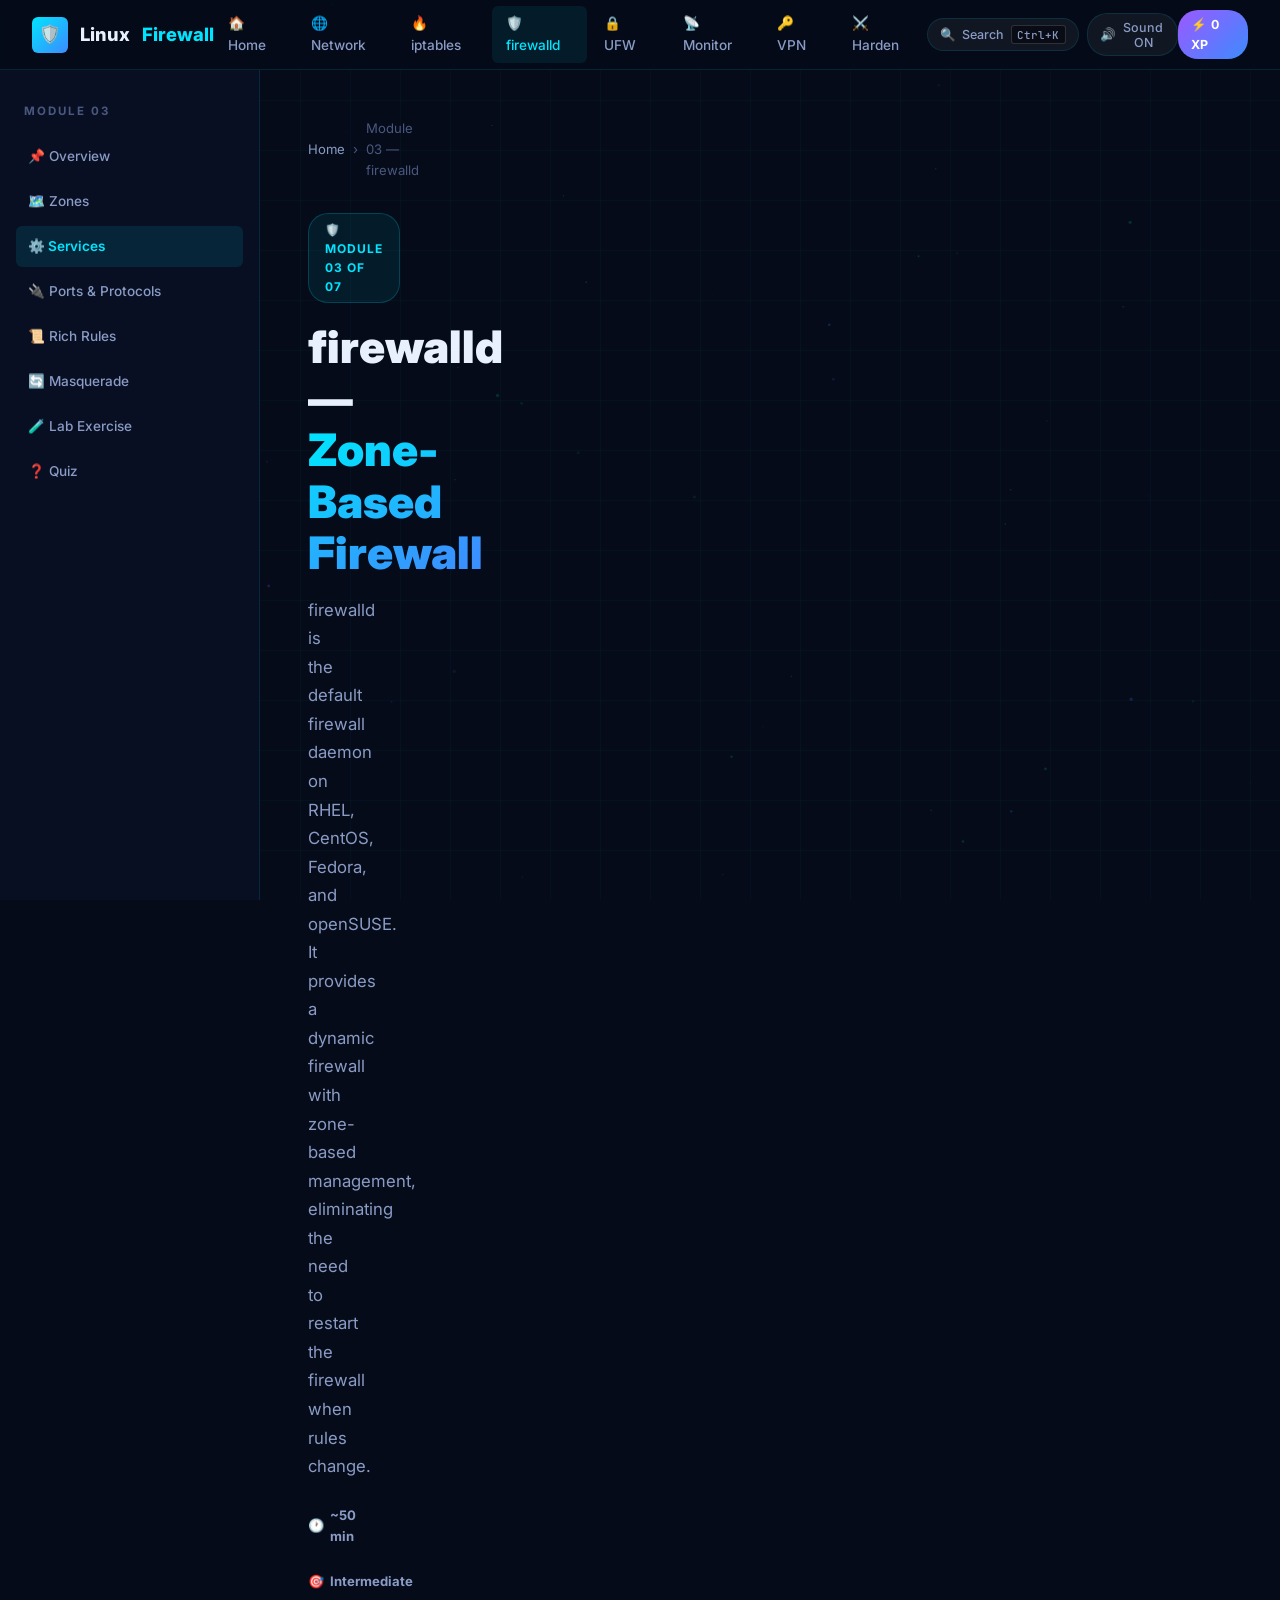
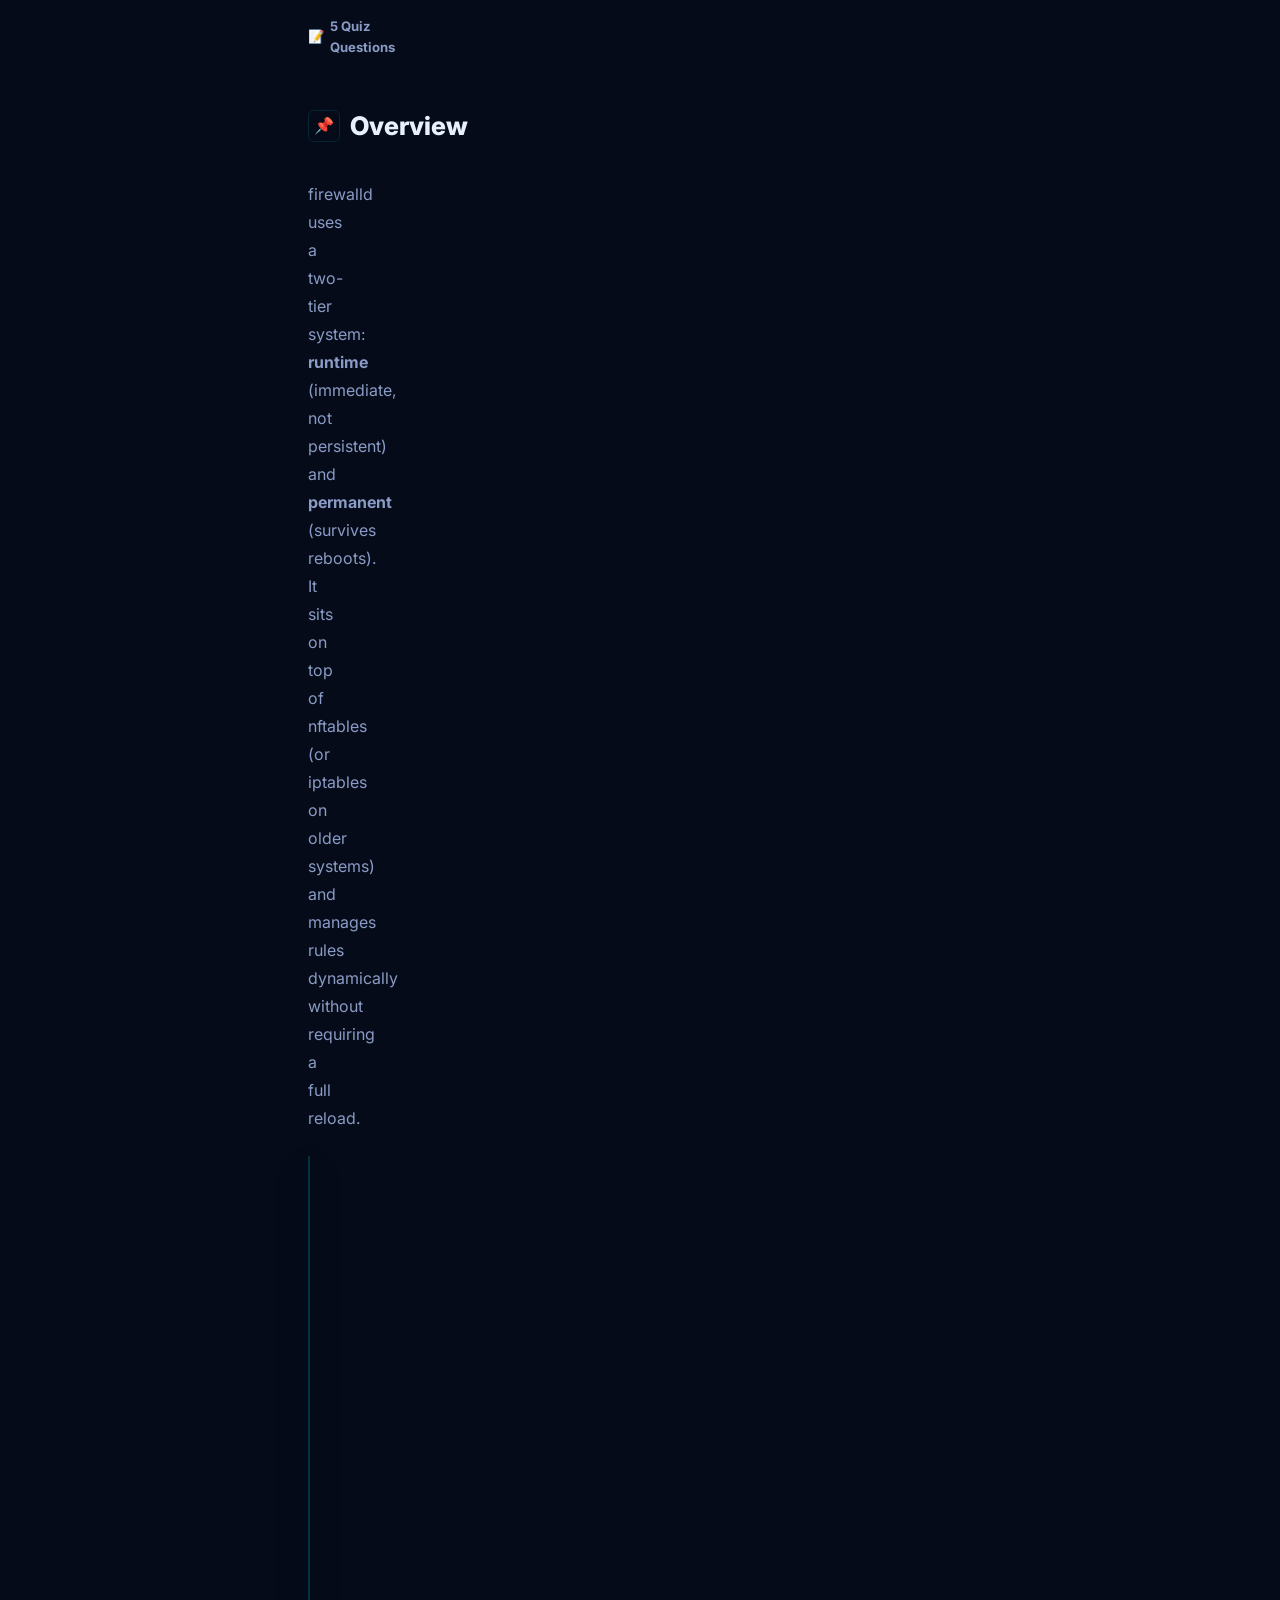
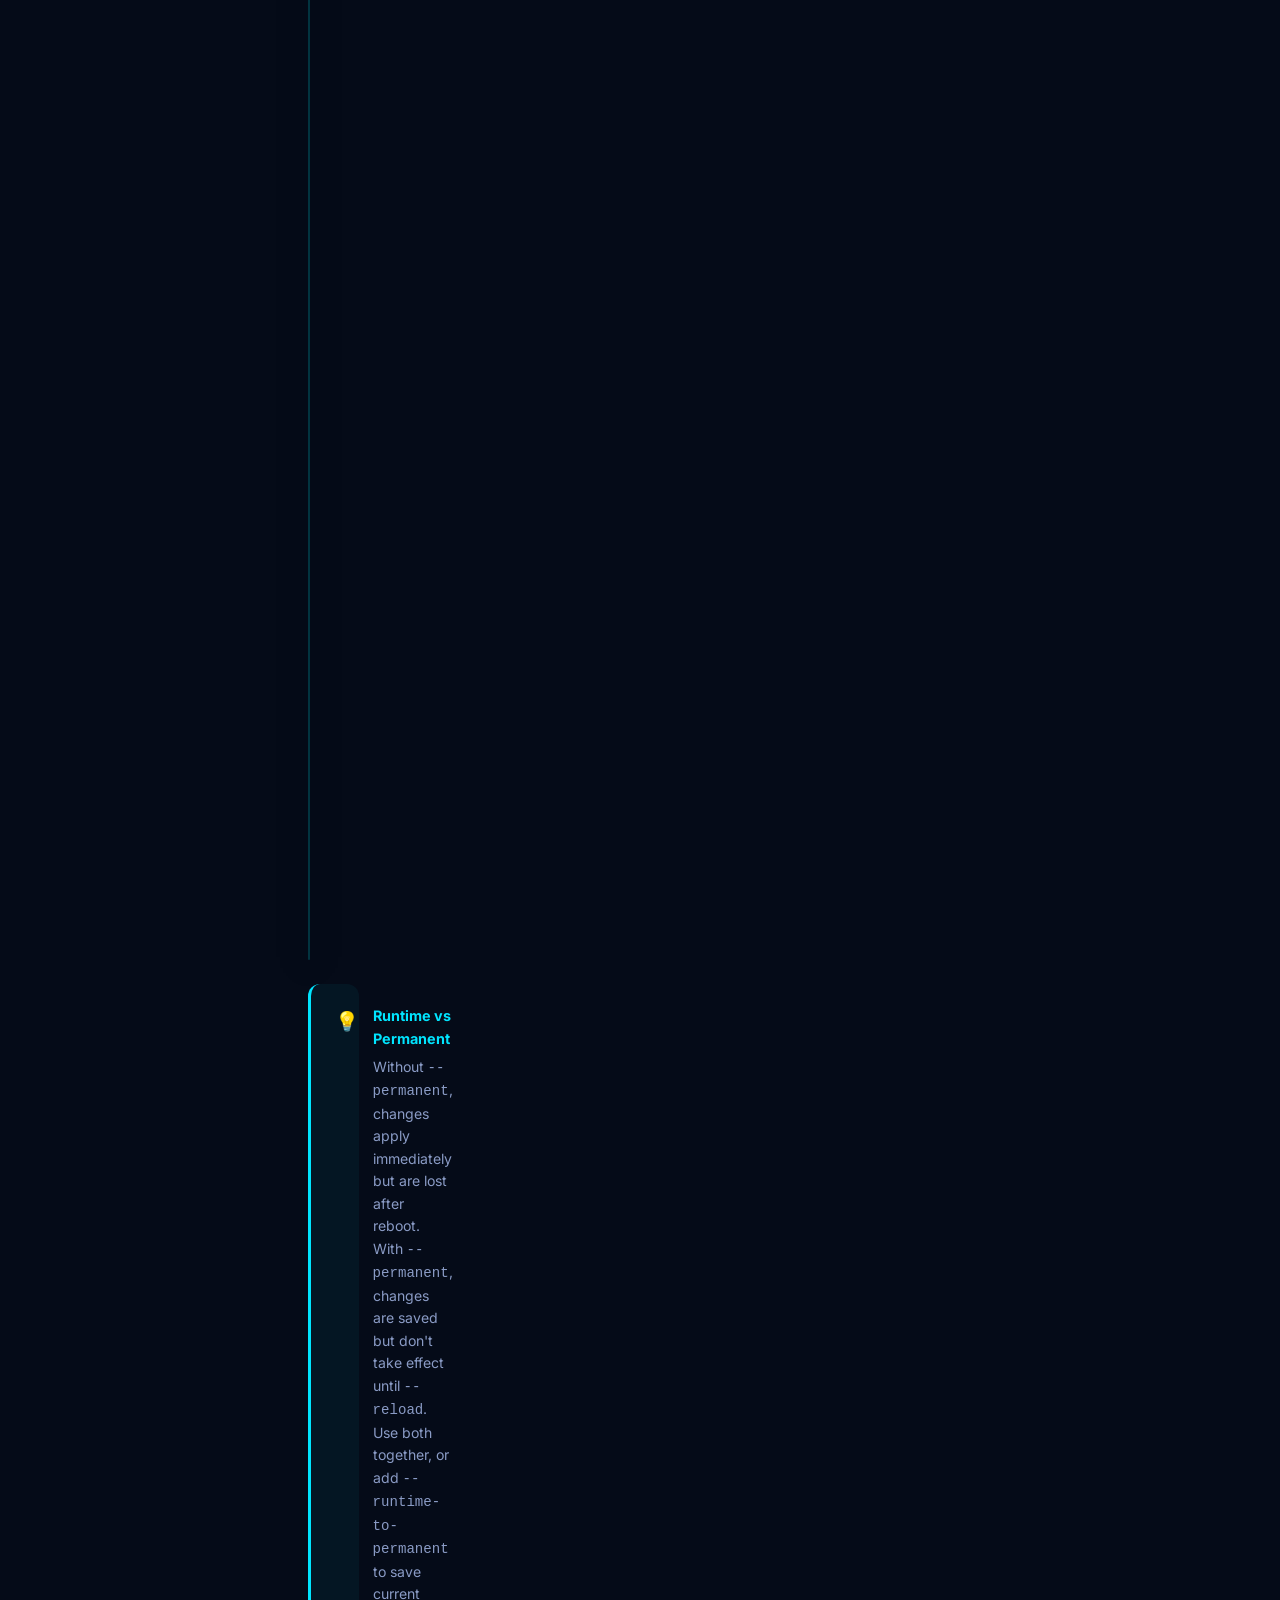
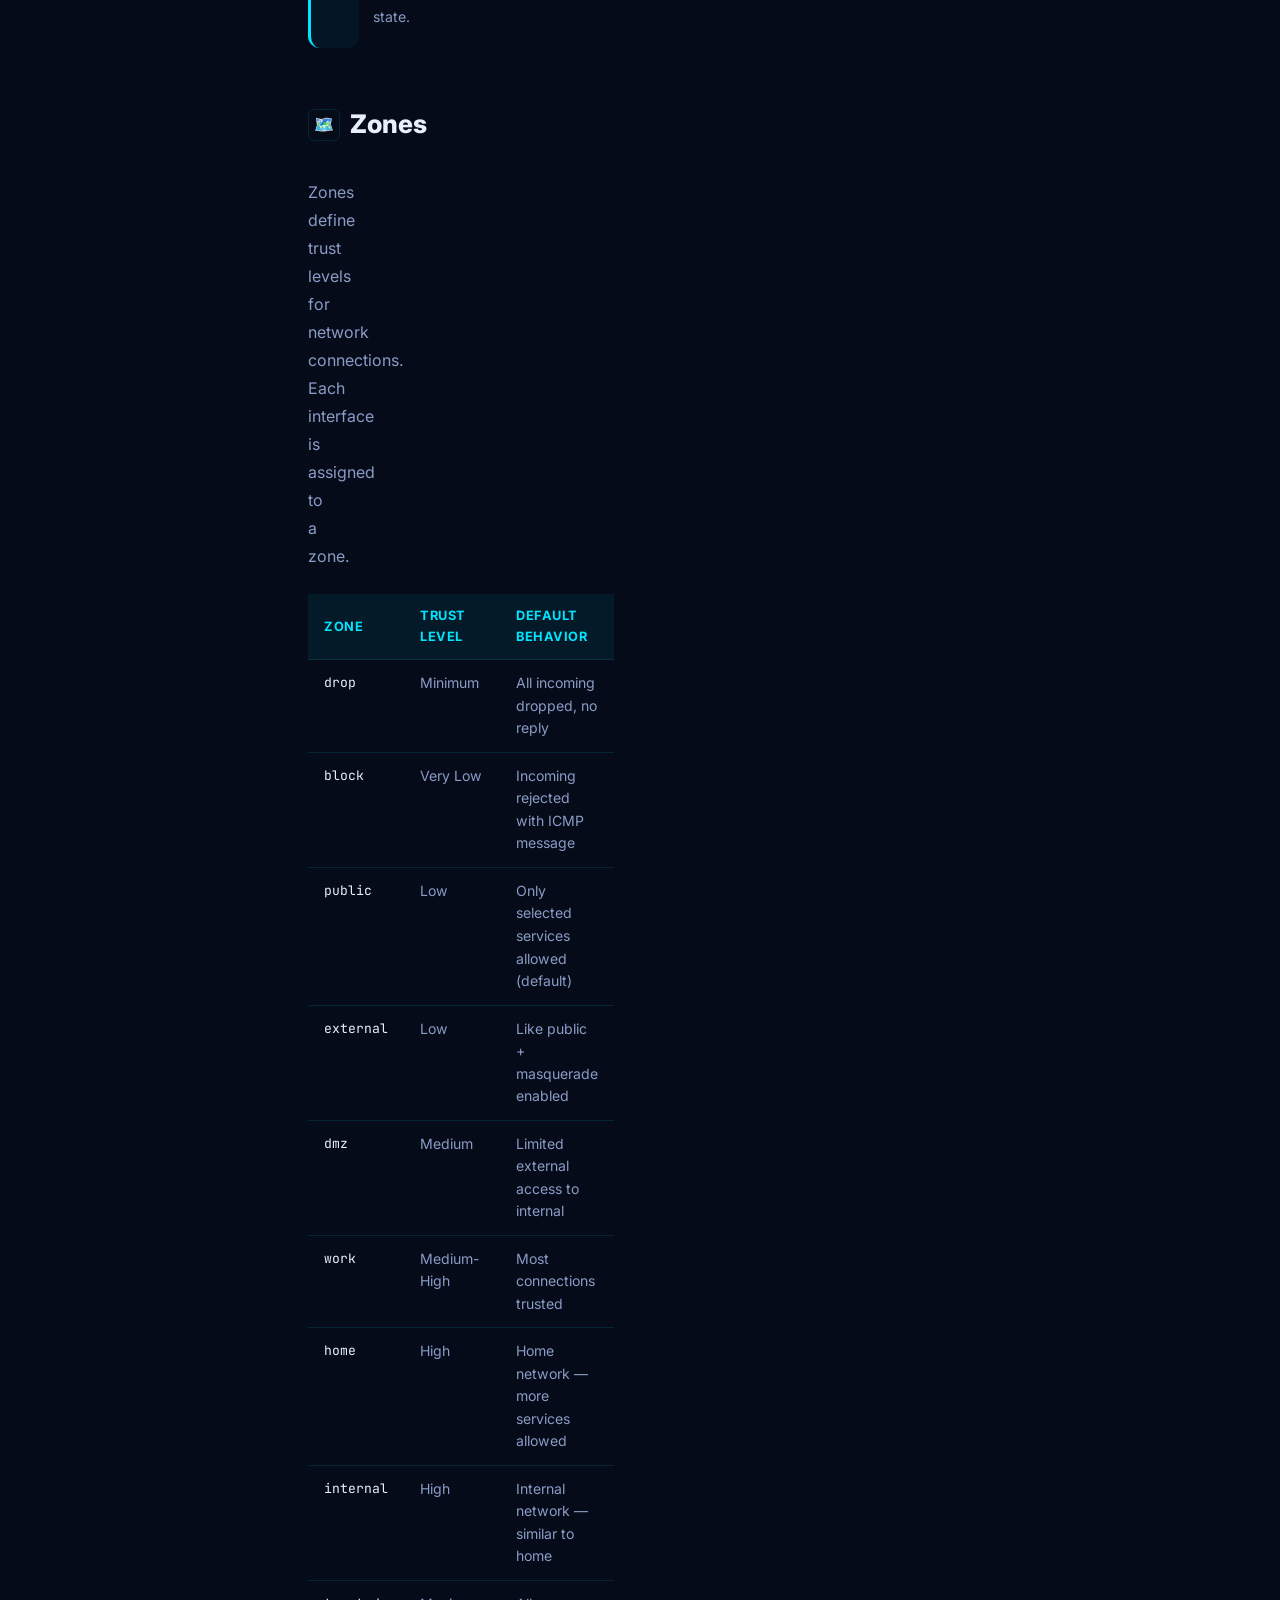
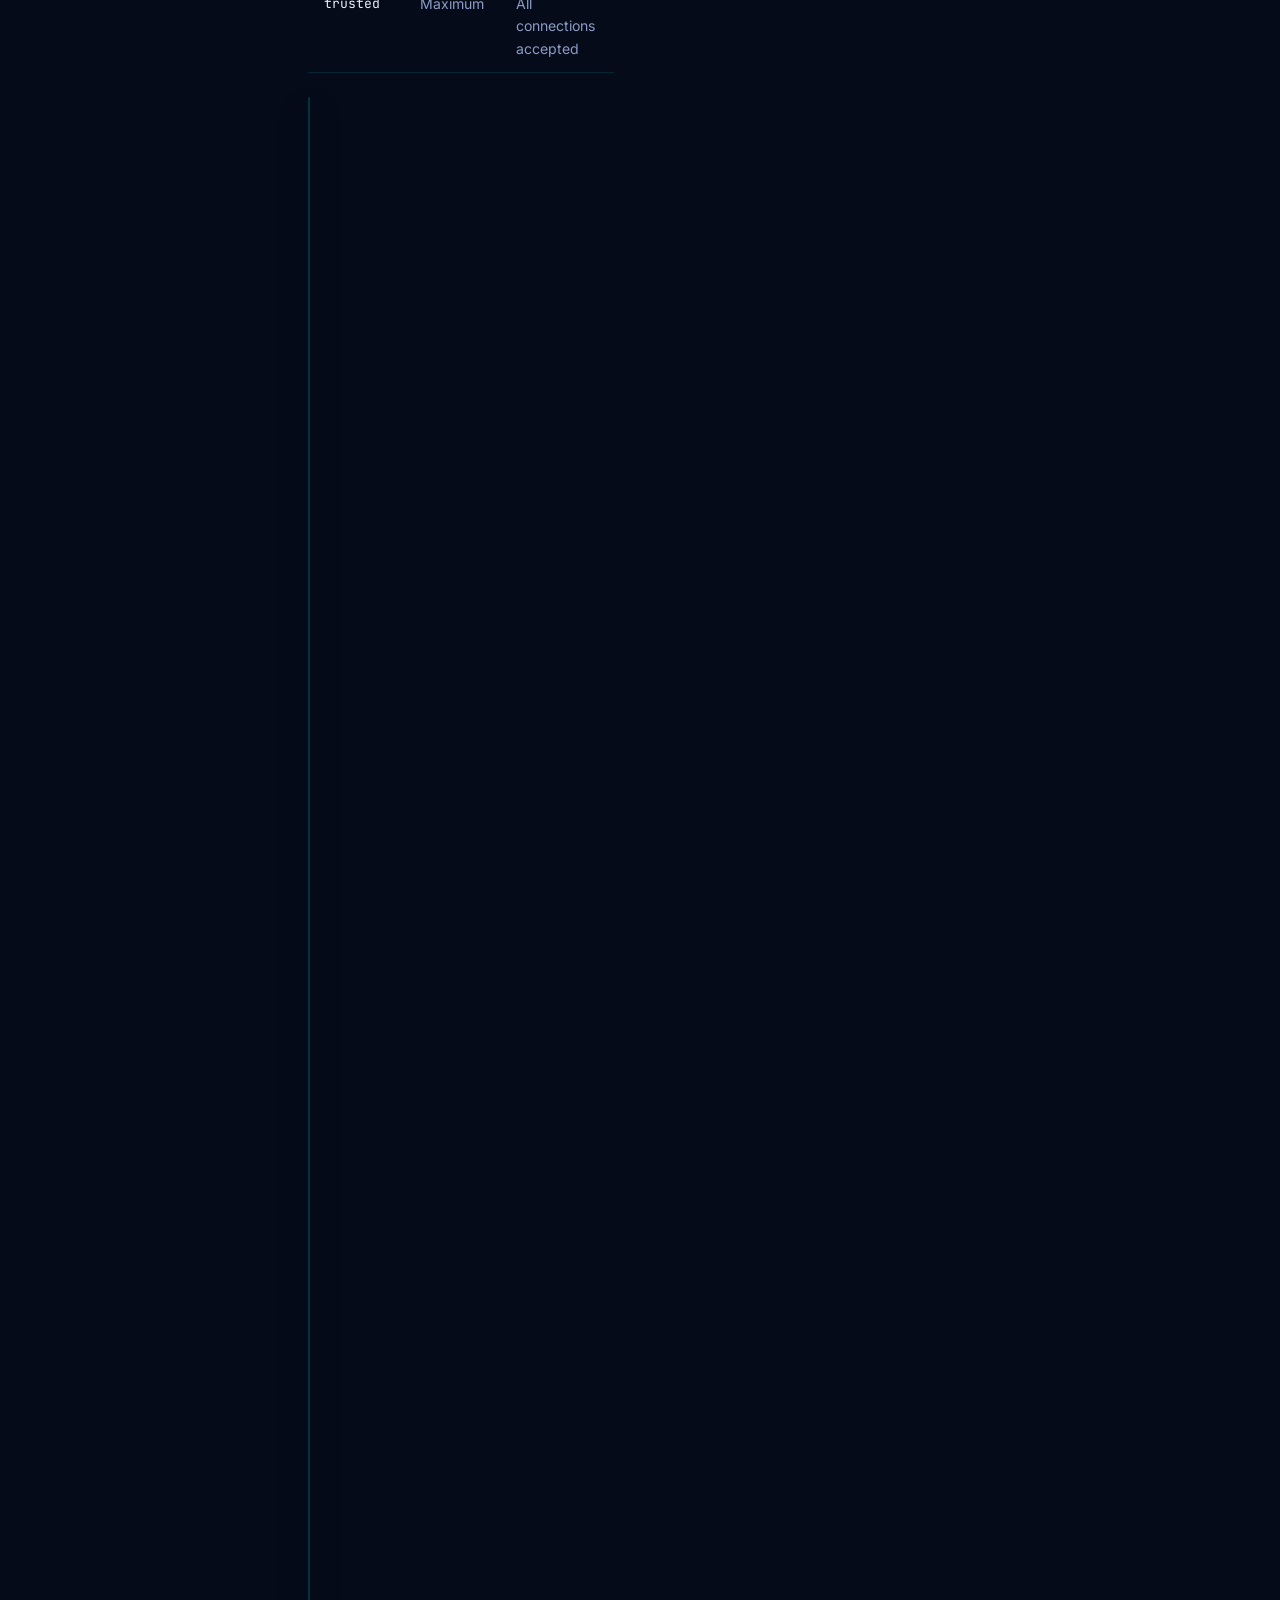
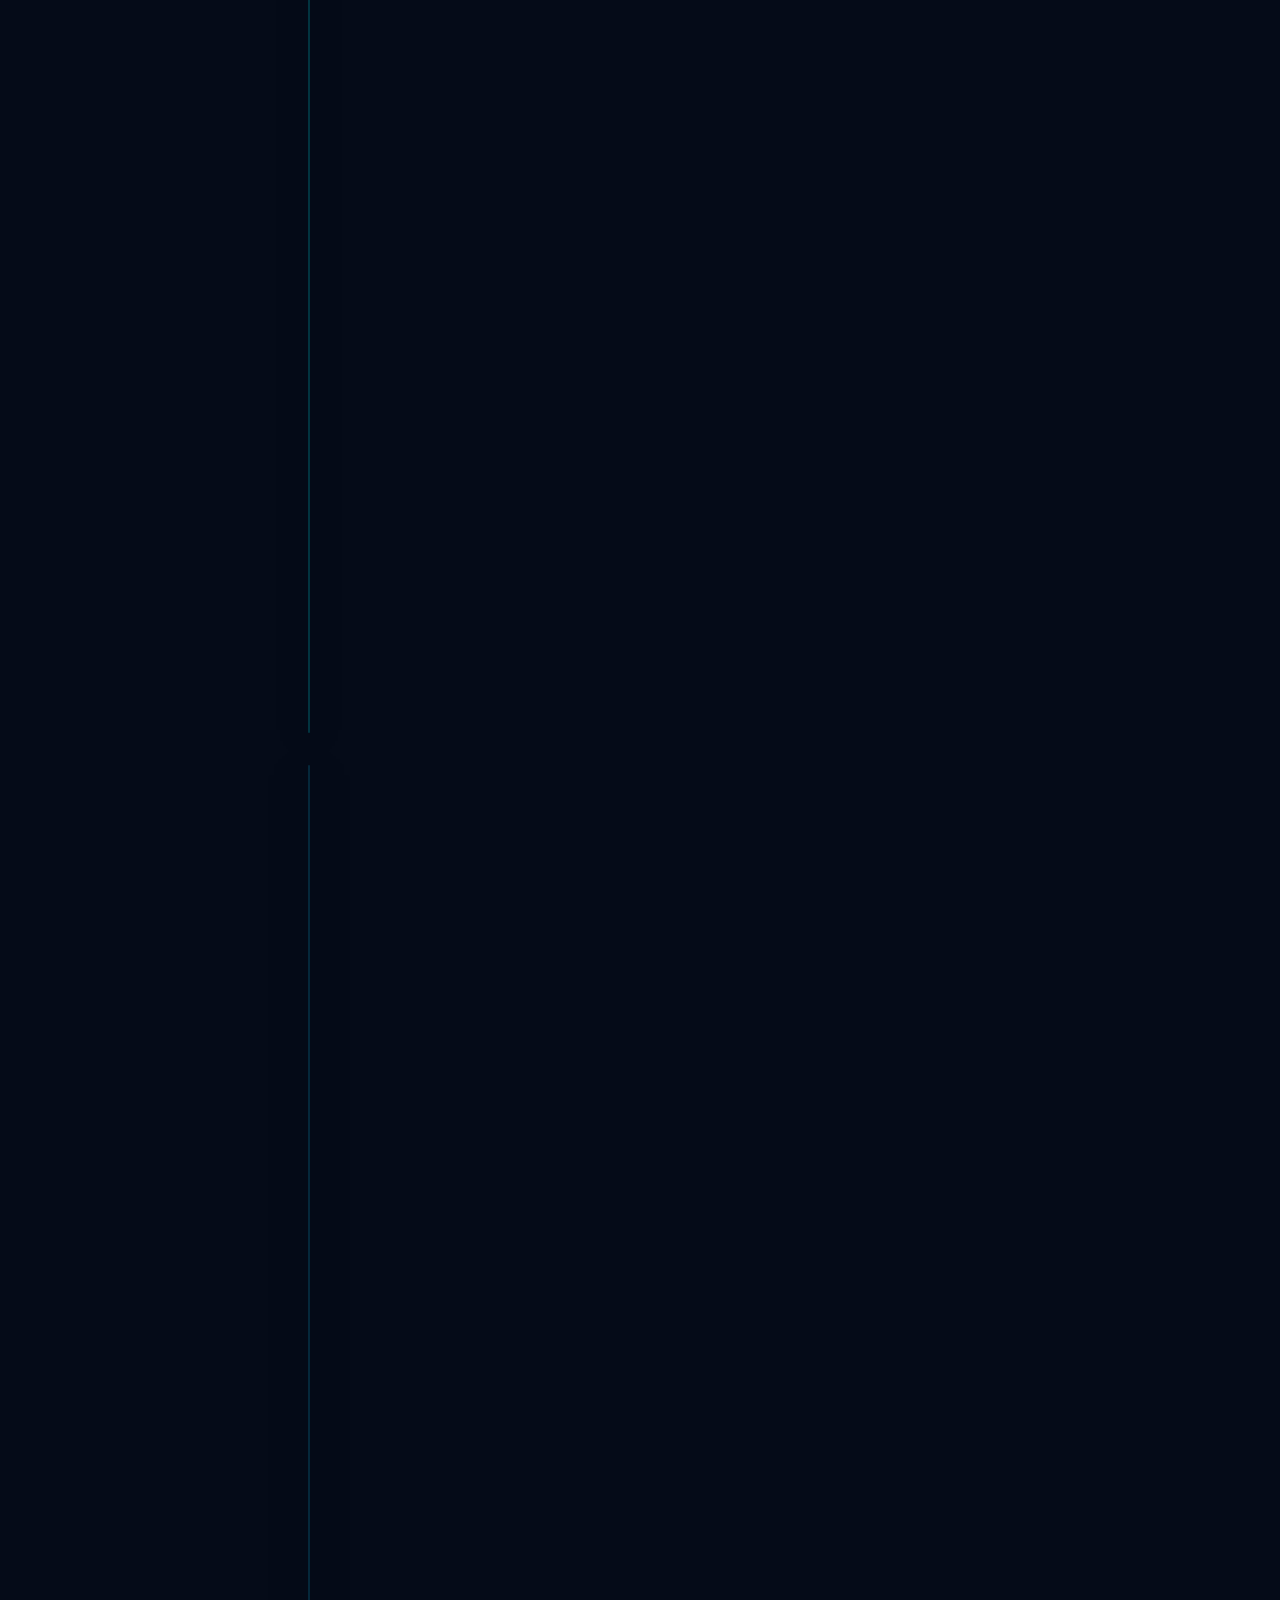
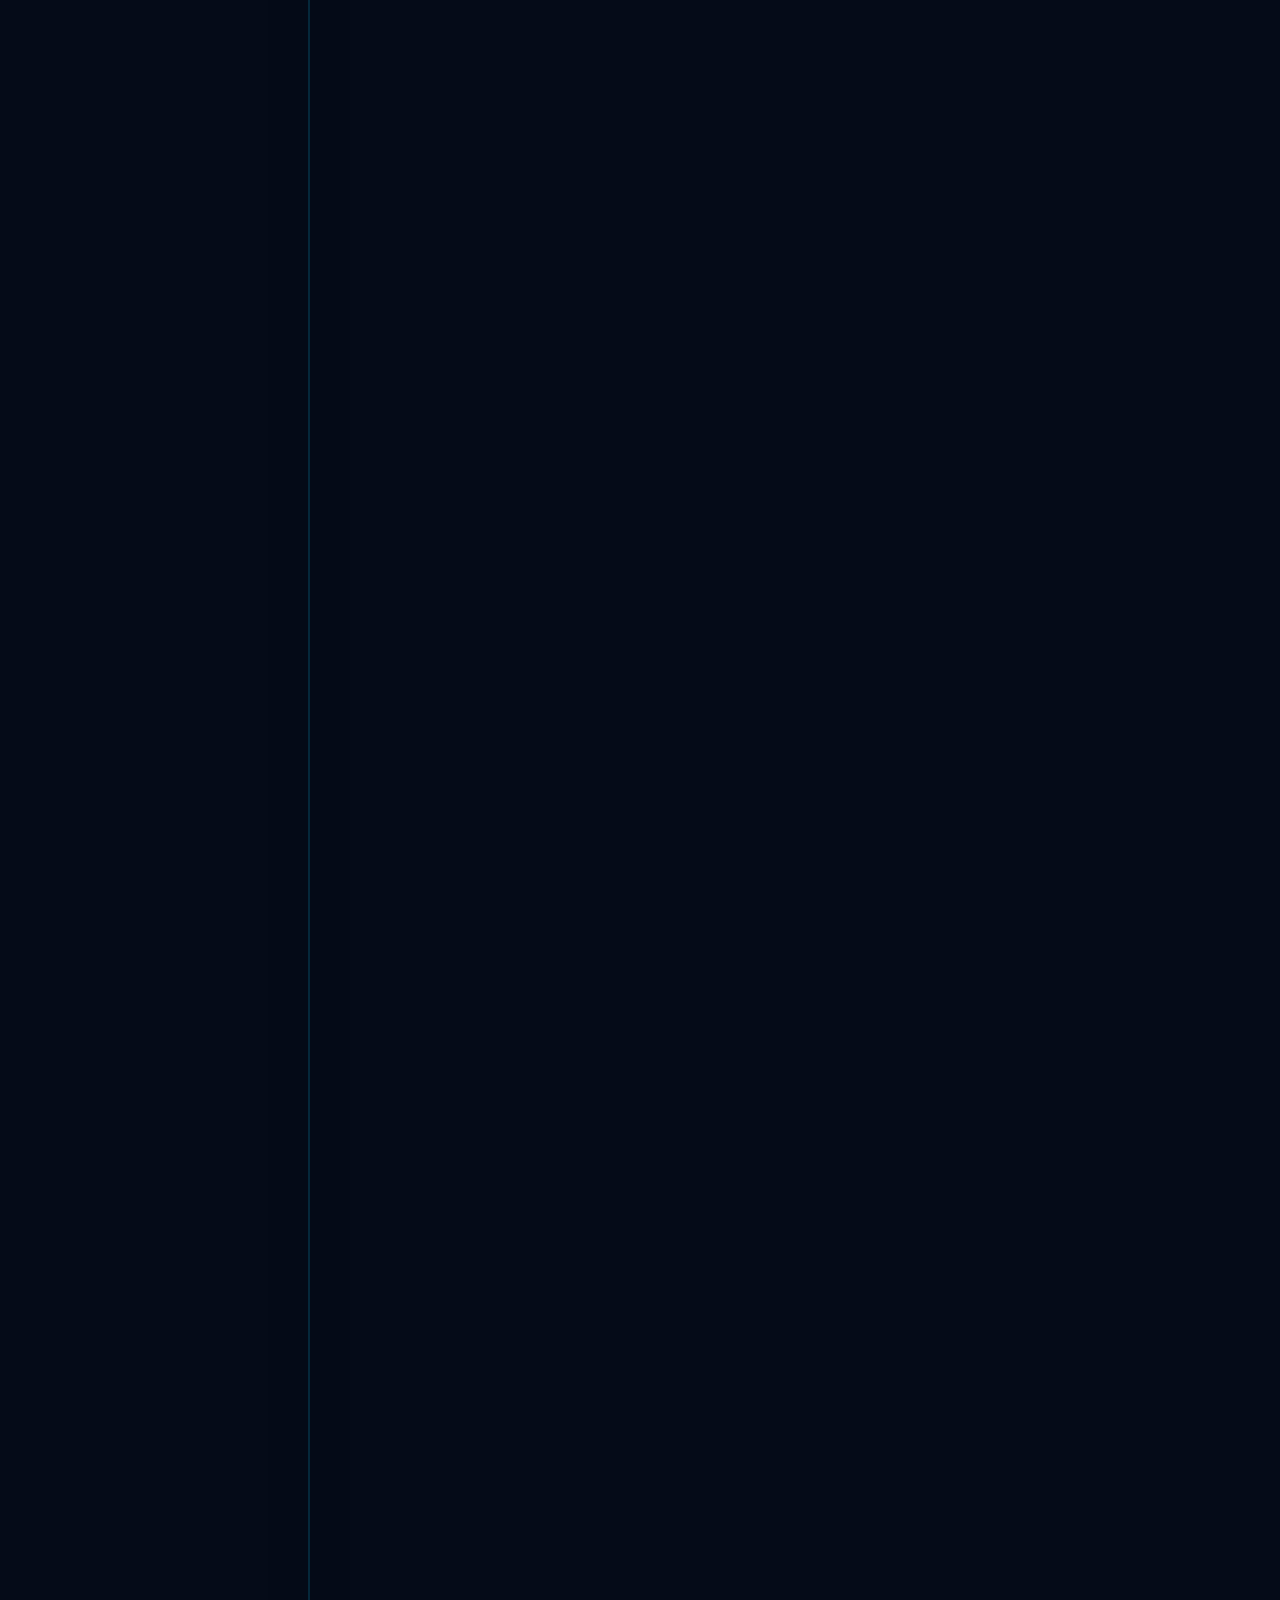
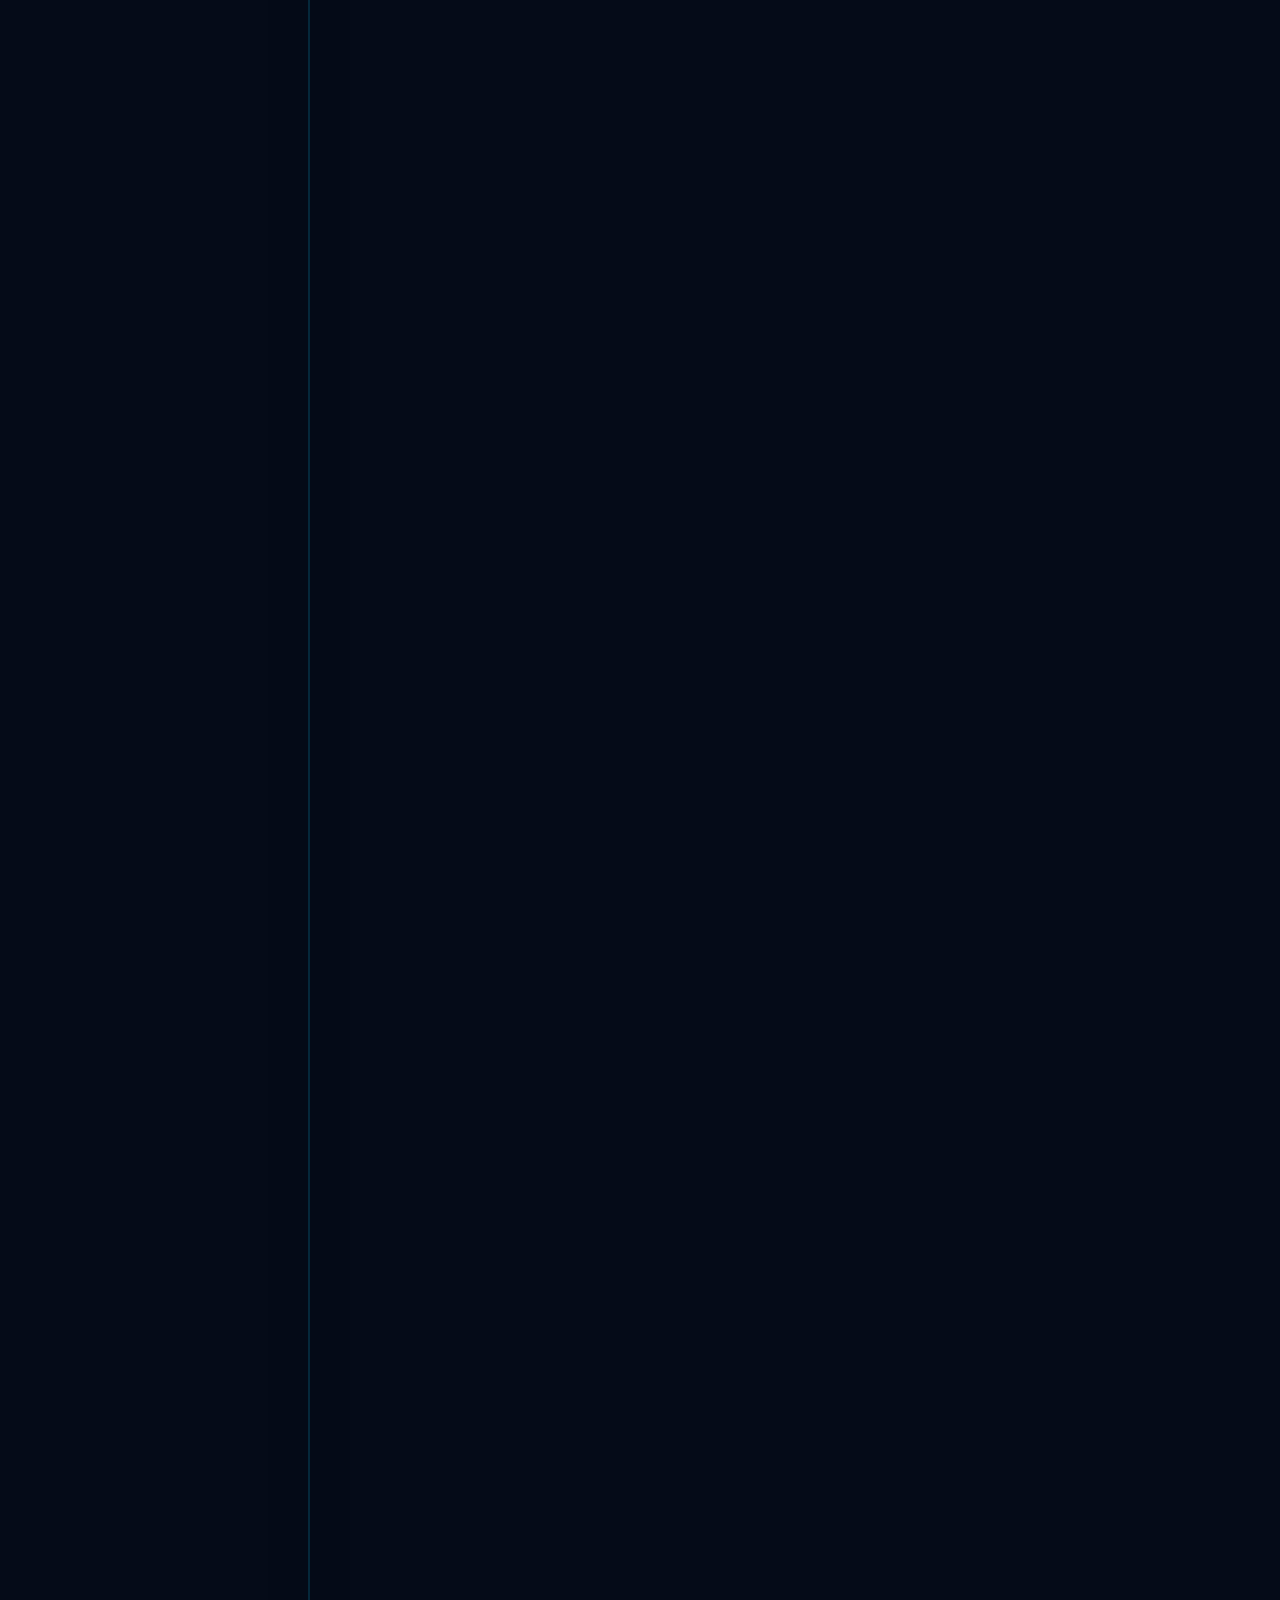
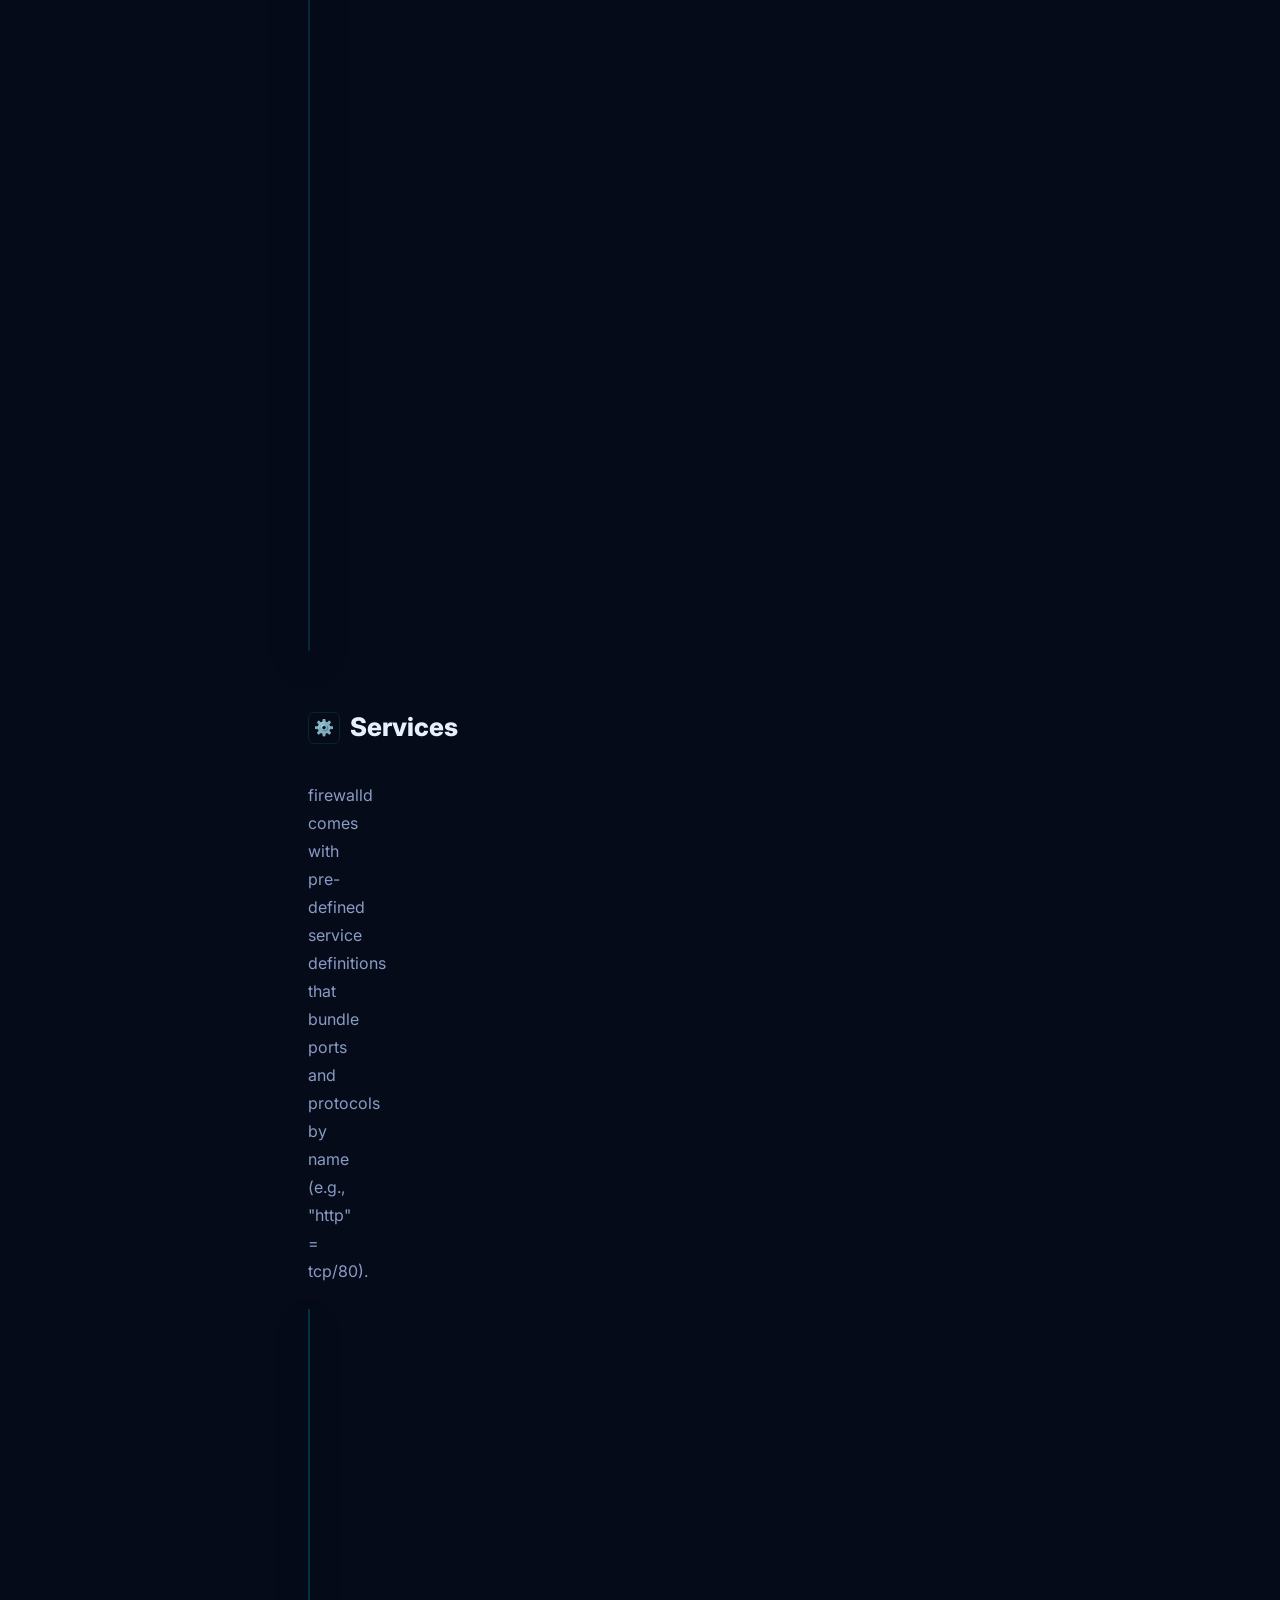
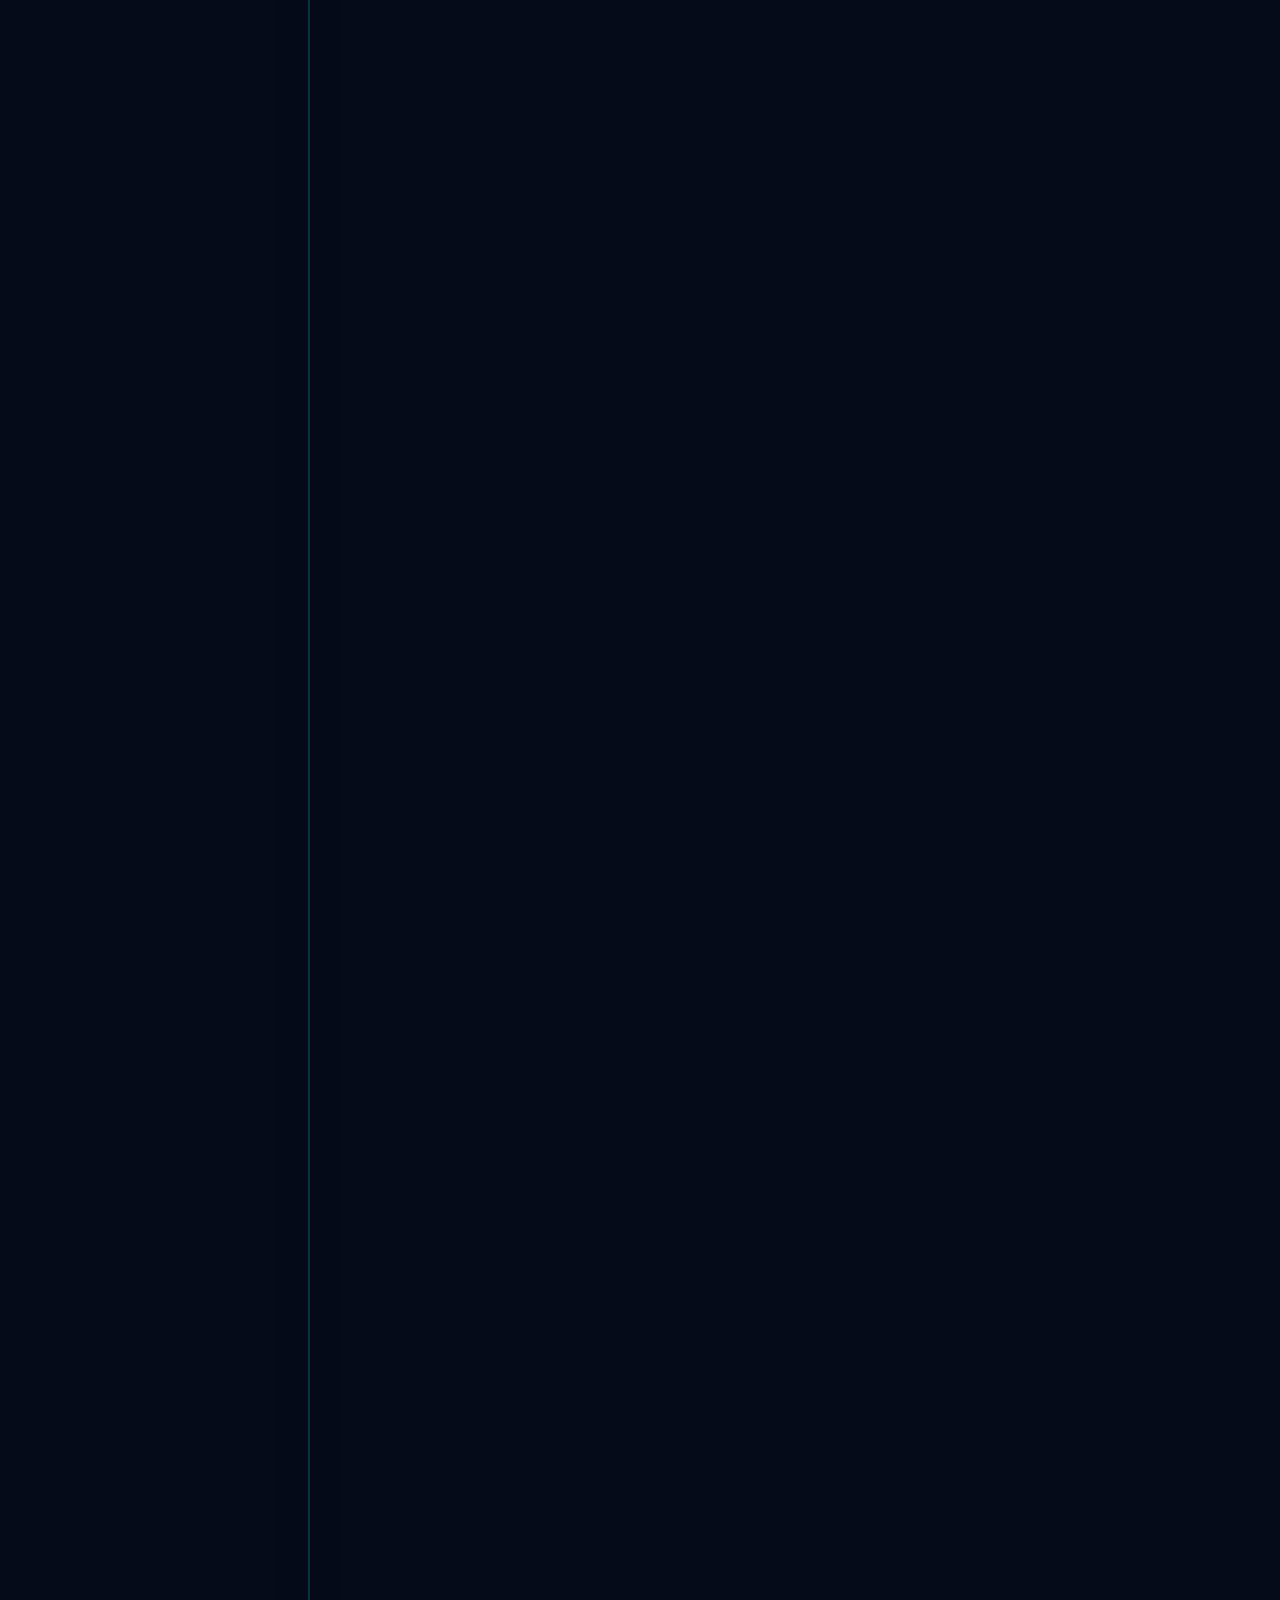
==== commit 5fc3957e: "Add files via upload" ====
--- a/pages/firewalld.html
+++ b/pages/firewalld.html
@@ -5,6 +5,17 @@
   <meta name="viewport" content="width=device-width, initial-scale=1.0" />
   <title>firewalld — LinuxFirewall</title>
   <meta name="description" content="Learn firewalld: zone-based firewall management on RHEL, CentOS, and Fedora with firewall-cmd." />
+  <meta name="theme-color" content="#050b18" />
+  <link rel="icon" href="data:image/svg+xml,<svg xmlns=%22http://www.w3.org/2000/svg%22 viewBox=%220 0 100 100%22><text y=%22.9em%22 font-size=%2290%22>%F0%9F%9B%A1%EF%B8%8F</text></svg>" />
+  <meta property="og:type" content="website" />
+  <meta property="og:title" content="firewalld — LinuxFirewall" />
+  <meta property="og:description" content="Learn firewalld: zone-based firewall management on RHEL, CentOS, and Fedora with firewall-cmd." />
+  <meta name="twitter:card" content="summary" />
+  <meta name="twitter:title" content="firewalld — LinuxFirewall" />
+  <meta name="twitter:description" content="Learn firewalld: zone-based firewall management on RHEL, CentOS, and Fedora with firewall-cmd." />
+  <link rel="preconnect" href="https://fonts.googleapis.com" />
+  <link rel="preconnect" href="https://fonts.gstatic.com" crossorigin />
+  <link rel="stylesheet" href="https://fonts.googleapis.com/css2?family=Inter:wght@300;400;500;600;700;800;900&family=JetBrains+Mono:wght@400;500;600&display=swap" />
   <link rel="stylesheet" href="../styles/main.css" />
 </head>
 <body>
--- a/styles/main.css
+++ b/styles/main.css
@@ -2,7 +2,9 @@
    LINUX NETWORKING & FIREWALL STUDY PORTAL — DESIGN SYSTEM
    ============================================================ */
 
-@import url('https://fonts.googleapis.com/css2?family=Inter:wght@300;400;500;600;700;800;900&family=JetBrains+Mono:wght@400;500;600&display=swap');
+/* Font is loaded via <link rel="preconnect"> + <link rel="stylesheet"> in
+   each page's <head> rather than @import here — @import blocks the CSSOM
+   until the imported stylesheet round-trips, delaying first paint. */
 
 /* ── CSS Variables ── */
 :root {
